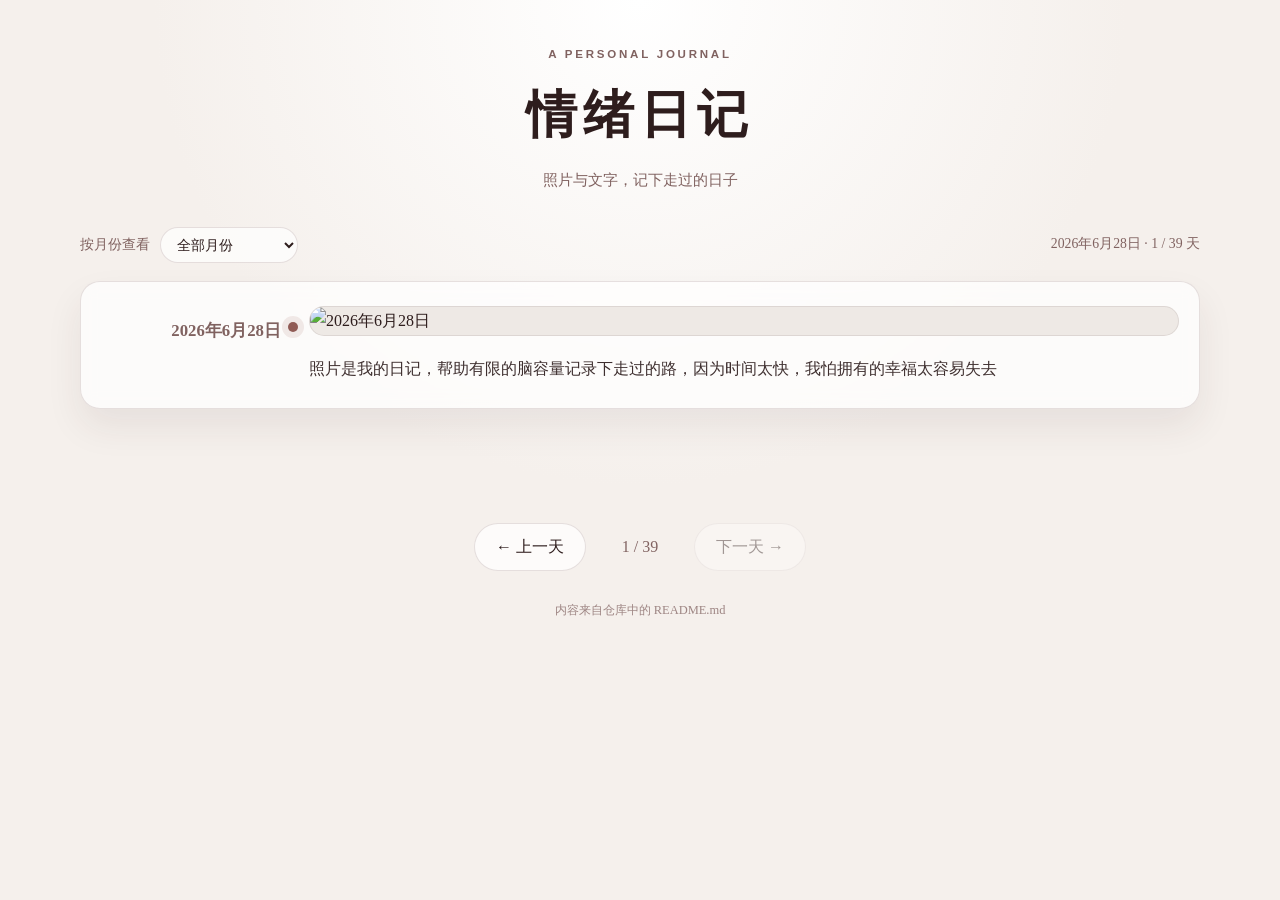
==== index.html @ eb03f93b "Build GitHub Pages diary with daily pagination, month filtering, and photo lightbox" ====
<!doctype html>
<html lang="zh-CN">
  <head>
    <meta charset="utf-8" />
    <meta name="viewport" content="width=device-width, initial-scale=1" />
    <meta name="theme-color" content="#f5f0ec" />
    <meta name="description" content="按日期整理的照片与文字记录。" />
    <title>情绪日记 · 时间线</title>
    <link rel="stylesheet" href="./styles.css" />
  </head>
  <body>
    <div class="page-shell">
      <header class="topbar">
        <p class="eyebrow">A PERSONAL JOURNAL</p>
        <h1>情绪日记</h1>
        <p class="subtitle">照片与文字，记下走过的日子</p>
      </header>

      <section class="controls" aria-label="日记筛选与翻页">
        <label class="month-filter">
          <span>按月份查看</span>
          <select id="month-filter" aria-label="按月份筛选"></select>
        </label>
        <p id="page-status" class="page-status" aria-live="polite"></p>
      </section>

      <main id="timeline" class="timeline" aria-live="polite"></main>

      <nav id="pagination" class="pagination" aria-label="日记分页" hidden>
        <button id="previous-page" class="page-button" type="button">← 上一天</button>
        <span id="pagination-label" class="pagination-label"></span>
        <button id="next-page" class="page-button" type="button">下一天 →</button>
      </nav>

      <footer class="footer">内容来自仓库中的 README.md</footer>
    </div>

    <dialog id="lightbox" class="lightbox" aria-label="照片预览">
      <button id="lightbox-close" class="lightbox-close" type="button" aria-label="关闭照片预览">×</button>
      <button id="lightbox-prev" class="lightbox-arrow lightbox-prev" type="button" aria-label="上一张照片">‹</button>
      <img id="lightbox-image" alt="照片放大预览" />
      <button id="lightbox-next" class="lightbox-arrow lightbox-next" type="button" aria-label="下一张照片">›</button>
      <p id="lightbox-caption" class="lightbox-caption"></p>
    </dialog>

    <script src="./script.js" defer></script>
  </body>
</html>
---- styles.css ----
:root {
  color-scheme: light;
  --bg: #f5f0ec;
  --paper: rgba(255, 255, 255, 0.72);
  --ink: #2e1d1d;
  --muted: #806260;
  --line: rgba(105, 73, 70, 0.16);
  --accent: #905b55;
  --shadow: 0 18px 36px rgba(68, 42, 41, 0.08);
}

* { box-sizing: border-box; }
html { scroll-behavior: smooth; }
body {
  margin: 0;
  min-height: 100vh;
  background: radial-gradient(circle at top, rgba(255,255,255,.82), #f5f0ec 44%);
  color: var(--ink);
  font-family: "Noto Serif SC", "PingFang SC", "Hiragino Sans GB", "Microsoft YaHei", serif;
  line-height: 1.8;
}
body.dialog-open { overflow: hidden; }
button, select { font: inherit; }
.page-shell { width: min(1120px, calc(100vw - 36px)); margin: 0 auto; padding: 46px 0 40px; }
.topbar { text-align: center; margin-bottom: 32px; }
.eyebrow { margin: 0 0 6px; color: var(--muted); font: 600 .72rem/1.5 sans-serif; letter-spacing: .24em; }
.topbar h1 { margin: 0; font-size: clamp(2rem, 4vw, 3.2rem); letter-spacing: .12em; font-weight: 600; }
.subtitle { margin: 6px 0 0; color: var(--muted); font-size: .94rem; }
.controls { display: flex; justify-content: space-between; align-items: center; gap: 16px; margin: 0 0 18px; }
.month-filter { display: inline-flex; align-items: center; gap: 10px; color: var(--muted); font-size: .9rem; }
.month-filter select { min-width: 130px; padding: 8px 32px 8px 12px; color: var(--ink); background: rgba(255,255,255,.7); border: 1px solid var(--line); border-radius: 999px; }
.page-status { margin: 0; color: var(--muted); font-size: .86rem; }
.timeline { min-height: 220px; }
.entry { display: grid; grid-template-columns: 180px minmax(0, 1fr); gap: 28px; align-items: start; padding: 24px 20px; border: 1px solid var(--line); border-radius: 20px; background: var(--paper); box-shadow: var(--shadow); backdrop-filter: blur(8px); }
.entry-date { position: relative; margin: 6px 0 0; padding: 4px 0 0; text-align: right; color: var(--muted); font-size: 1.05rem; font-weight: 600; }
.entry-date::after { content: ""; position: absolute; top: 10px; right: -17px; width: 10px; height: 10px; border-radius: 50%; background: var(--accent); box-shadow: 0 0 0 6px rgba(144,91,85,.12); }
.entry-body { display: flex; flex-direction: column; gap: 18px; min-width: 0; }
.entry-image-list { display: flex; flex-direction: column; gap: 12px; }
.entry-image { overflow: hidden; margin: 0; border: 1px solid rgba(72,56,55,.1); border-radius: 15px; background: #eee9e5; }
.entry-image img { display: block; width: 100%; max-height: 650px; object-fit: cover; cursor: zoom-in; transition: transform .3s ease; }
.entry-image img:hover { transform: scale(1.015); }
.entry-text { color: rgba(46,29,29,.92); font-size: 1.03rem; }
.entry-text p { margin: 0 0 1rem; overflow-wrap: anywhere; }
.entry-text p:last-child { margin-bottom: 0; }
.entry-text .attribution { text-align: right; color: var(--muted); }
.entry-text a { color: var(--accent); text-decoration-thickness: 1px; text-underline-offset: 3px; }
.pagination { display: flex; align-items: center; justify-content: center; gap: 18px; margin: 22px 0 0; }
.pagination[hidden] { display: none; }
.page-button { min-width: 112px; padding: 9px 16px; border: 1px solid var(--line); border-radius: 999px; color: var(--ink); background: rgba(255,255,255,.75); cursor: pointer; transition: background .2s, transform .2s; }
.page-button:hover:not(:disabled) { background: white; transform: translateY(-1px); }
.page-button:disabled { opacity: .42; cursor: not-allowed; }
.pagination-label { min-width: 72px; text-align: center; color: var(--muted); font-variant-numeric: tabular-nums; }
.empty-state { margin: 0; padding: 38px 20px; text-align: center; color: var(--muted); background: var(--paper); border: 1px solid var(--line); border-radius: 18px; }
.footer { padding: 28px 0 0; text-align: center; color: rgba(128,98,96,.75); font-size: .78rem; }
.lightbox { width: min(96vw, 1300px); max-width: none; max-height: 96vh; padding: 52px 72px 30px; border: 0; border-radius: 16px; background: rgba(24,20,20,.96); color: white; overflow: auto; }
.lightbox::backdrop { background: rgba(20,16,16,.88); backdrop-filter: blur(5px); }
.lightbox img { display: block; max-width: 100%; max-height: calc(90vh - 100px); margin: 0 auto; object-fit: contain; }
.lightbox-close, .lightbox-arrow { position: absolute; display: grid; place-items: center; border: 0; color: white; background: rgba(255,255,255,.12); cursor: pointer; }
.lightbox-close { top: 12px; right: 16px; width: 40px; height: 40px; border-radius: 50%; font-size: 28px; line-height: 1; }
.lightbox-arrow { top: 50%; width: 44px; height: 56px; transform: translateY(-50%); border-radius: 10px; font-size: 40px; }
.lightbox-prev { left: 14px; }
.lightbox-next { right: 14px; }
.lightbox-caption { margin: 12px 0 0; text-align: center; color: rgba(255,255,255,.78); font-size: .88rem; }
@media (max-width: 700px) {
  .page-shell { width: min(94vw, 620px); padding: 28px 0 30px; }
  .topbar { margin-bottom: 22px; }
  .controls { align-items: flex-start; flex-direction: column; gap: 8px; }
  .entry { grid-template-columns: 1fr; gap: 12px; padding: 18px 14px; }
  .entry-date { margin: 0; padding: 0; text-align: center; }
  .entry-date::after { display: none; }
  .entry-body { gap: 12px; }
  .entry-text { order: 1; }
  .entry-image-list { order: 2; }
  .pagination { gap: 8px; }
  .page-button { min-width: 0; padding: 8px 12px; font-size: .88rem; }
  .lightbox { width: 100vw; max-height: 100dvh; padding: 56px 44px 24px; border-radius: 0; }
  .lightbox img { max-height: calc(92dvh - 100px); }
  .lightbox-prev { left: 4px; }
  .lightbox-next { right: 4px; }
}
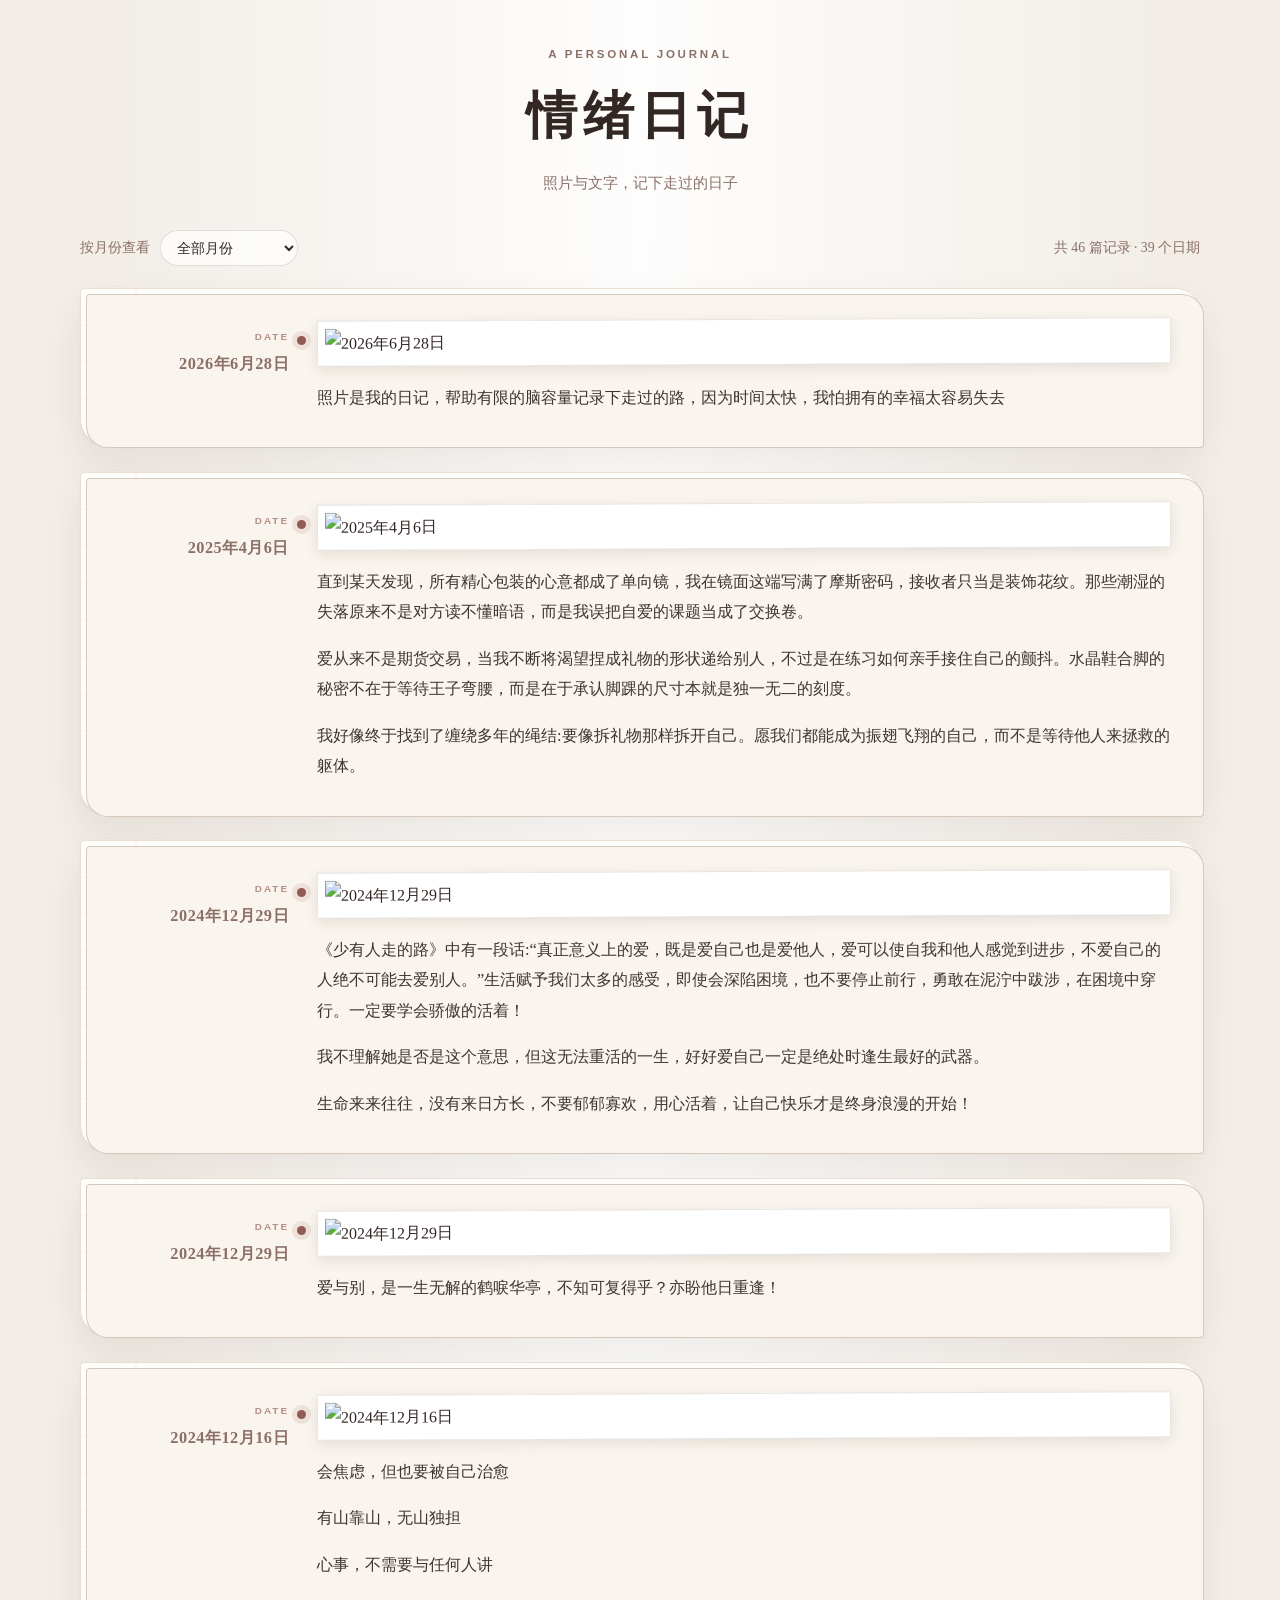
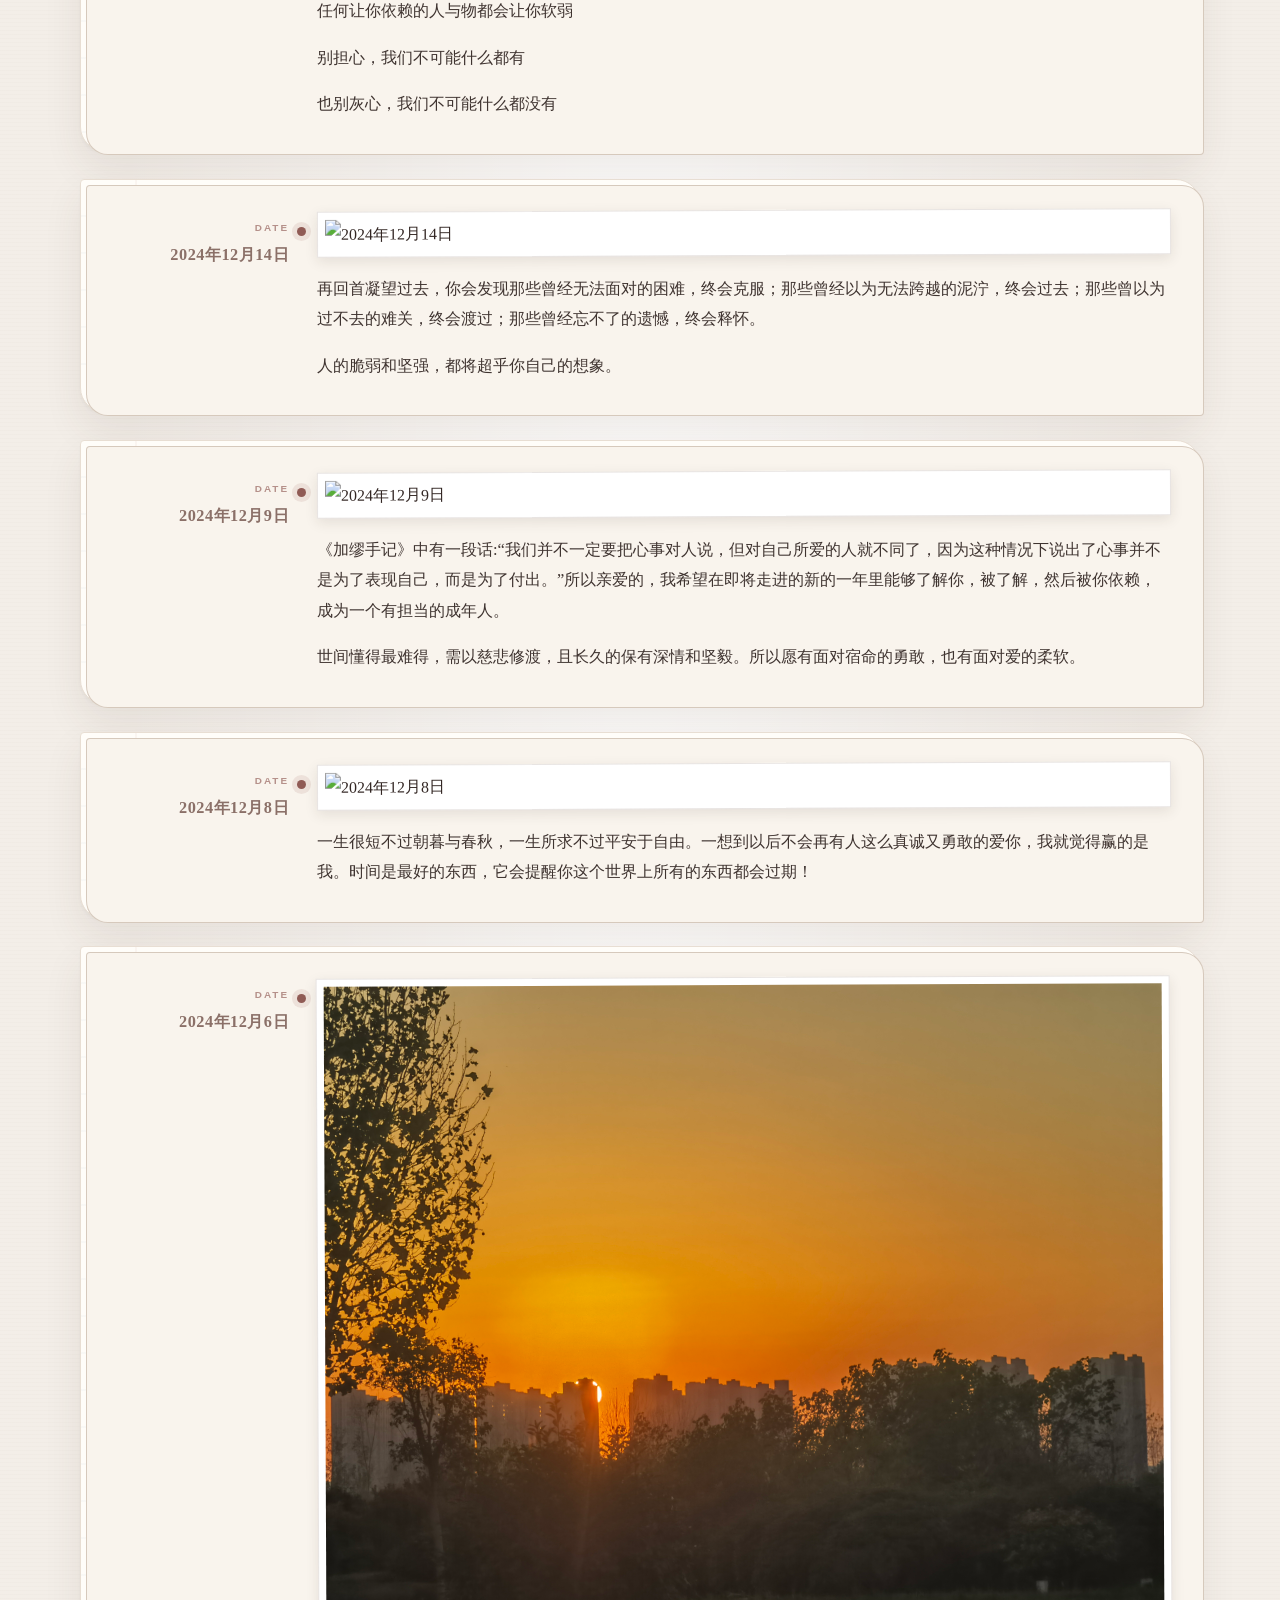
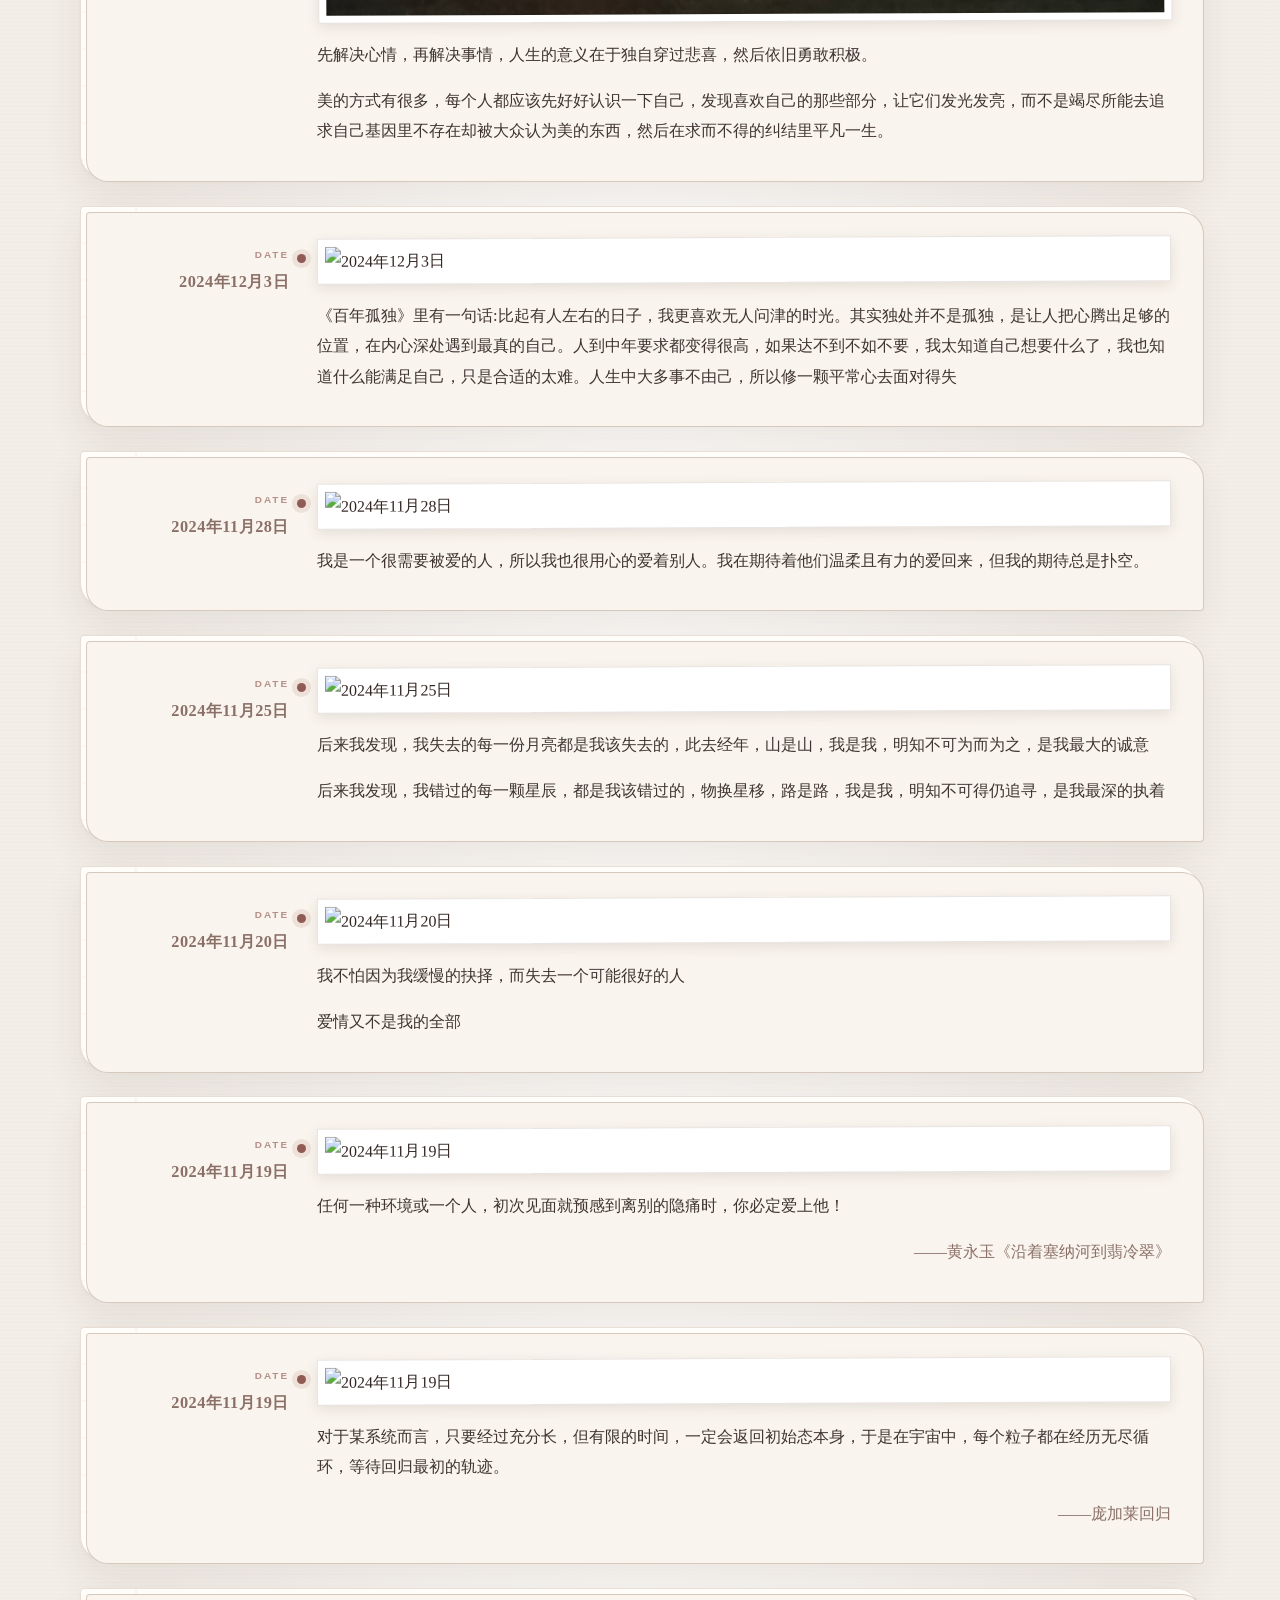
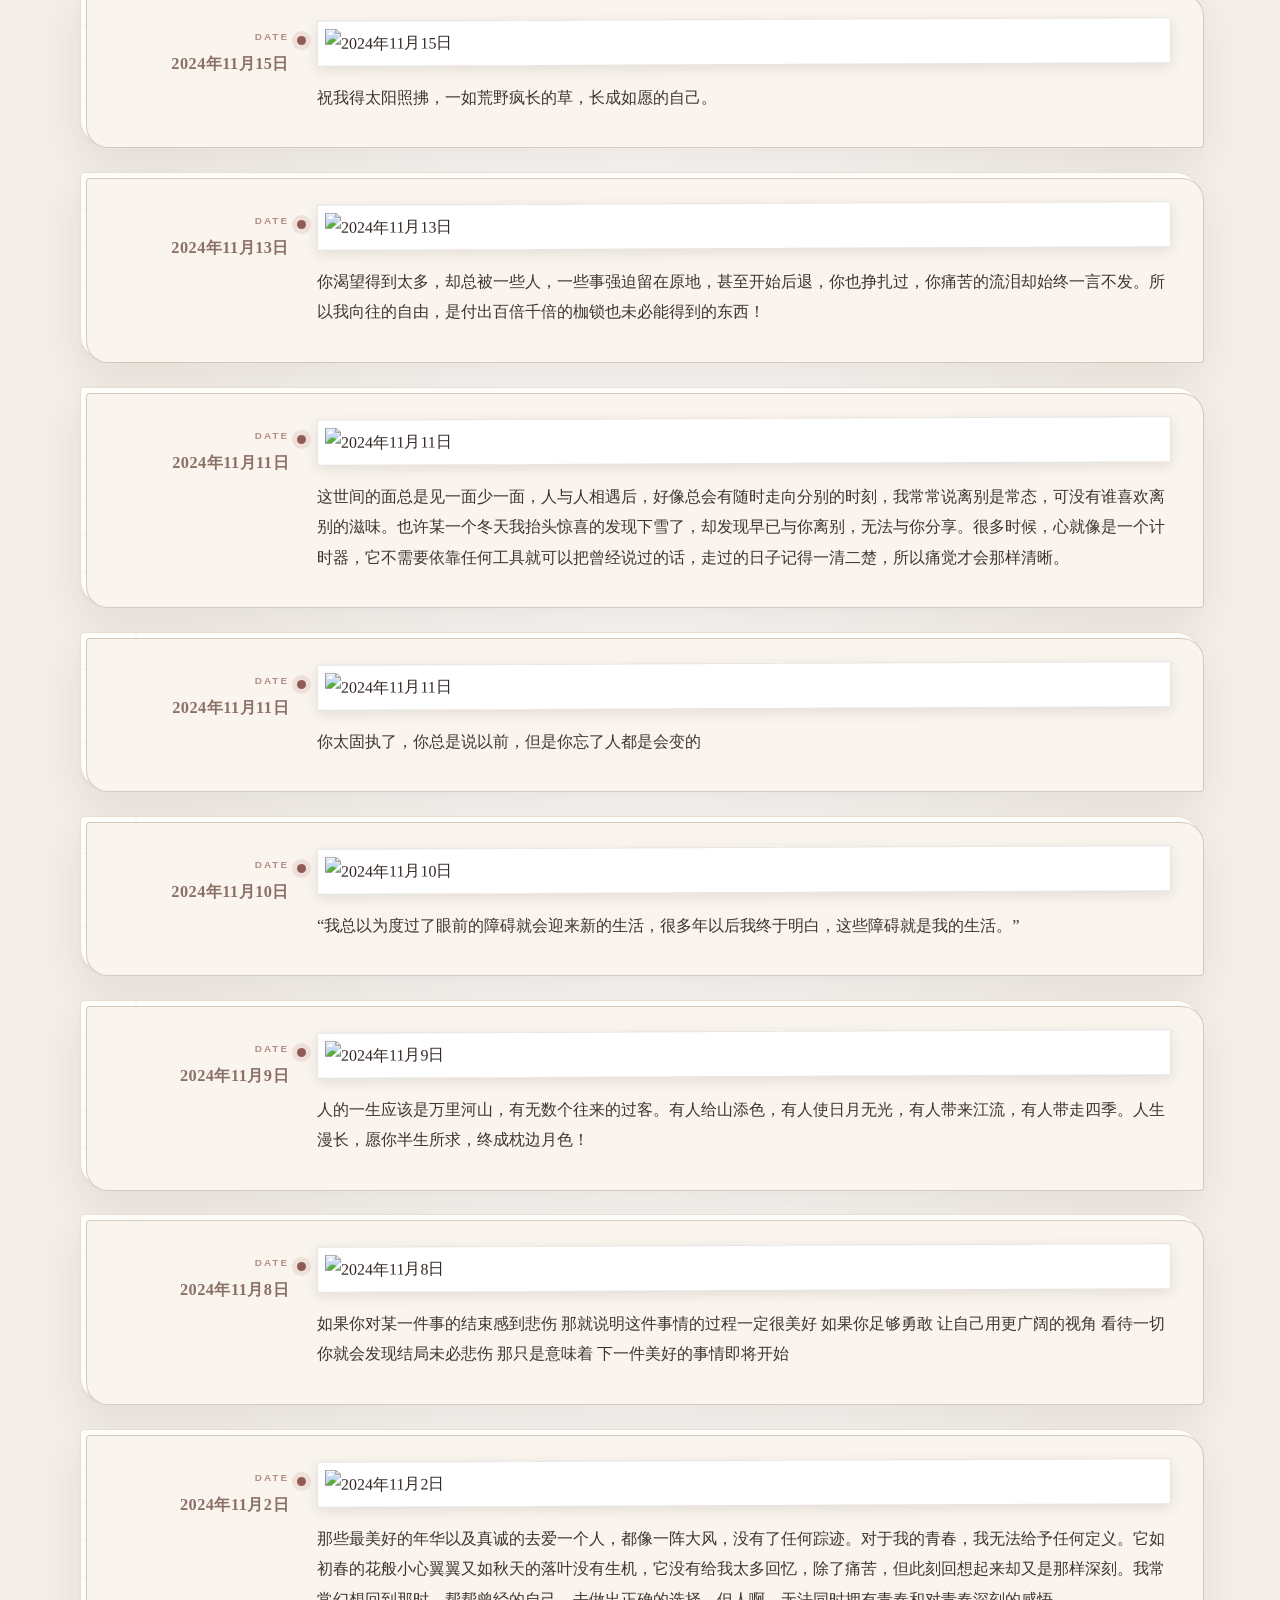
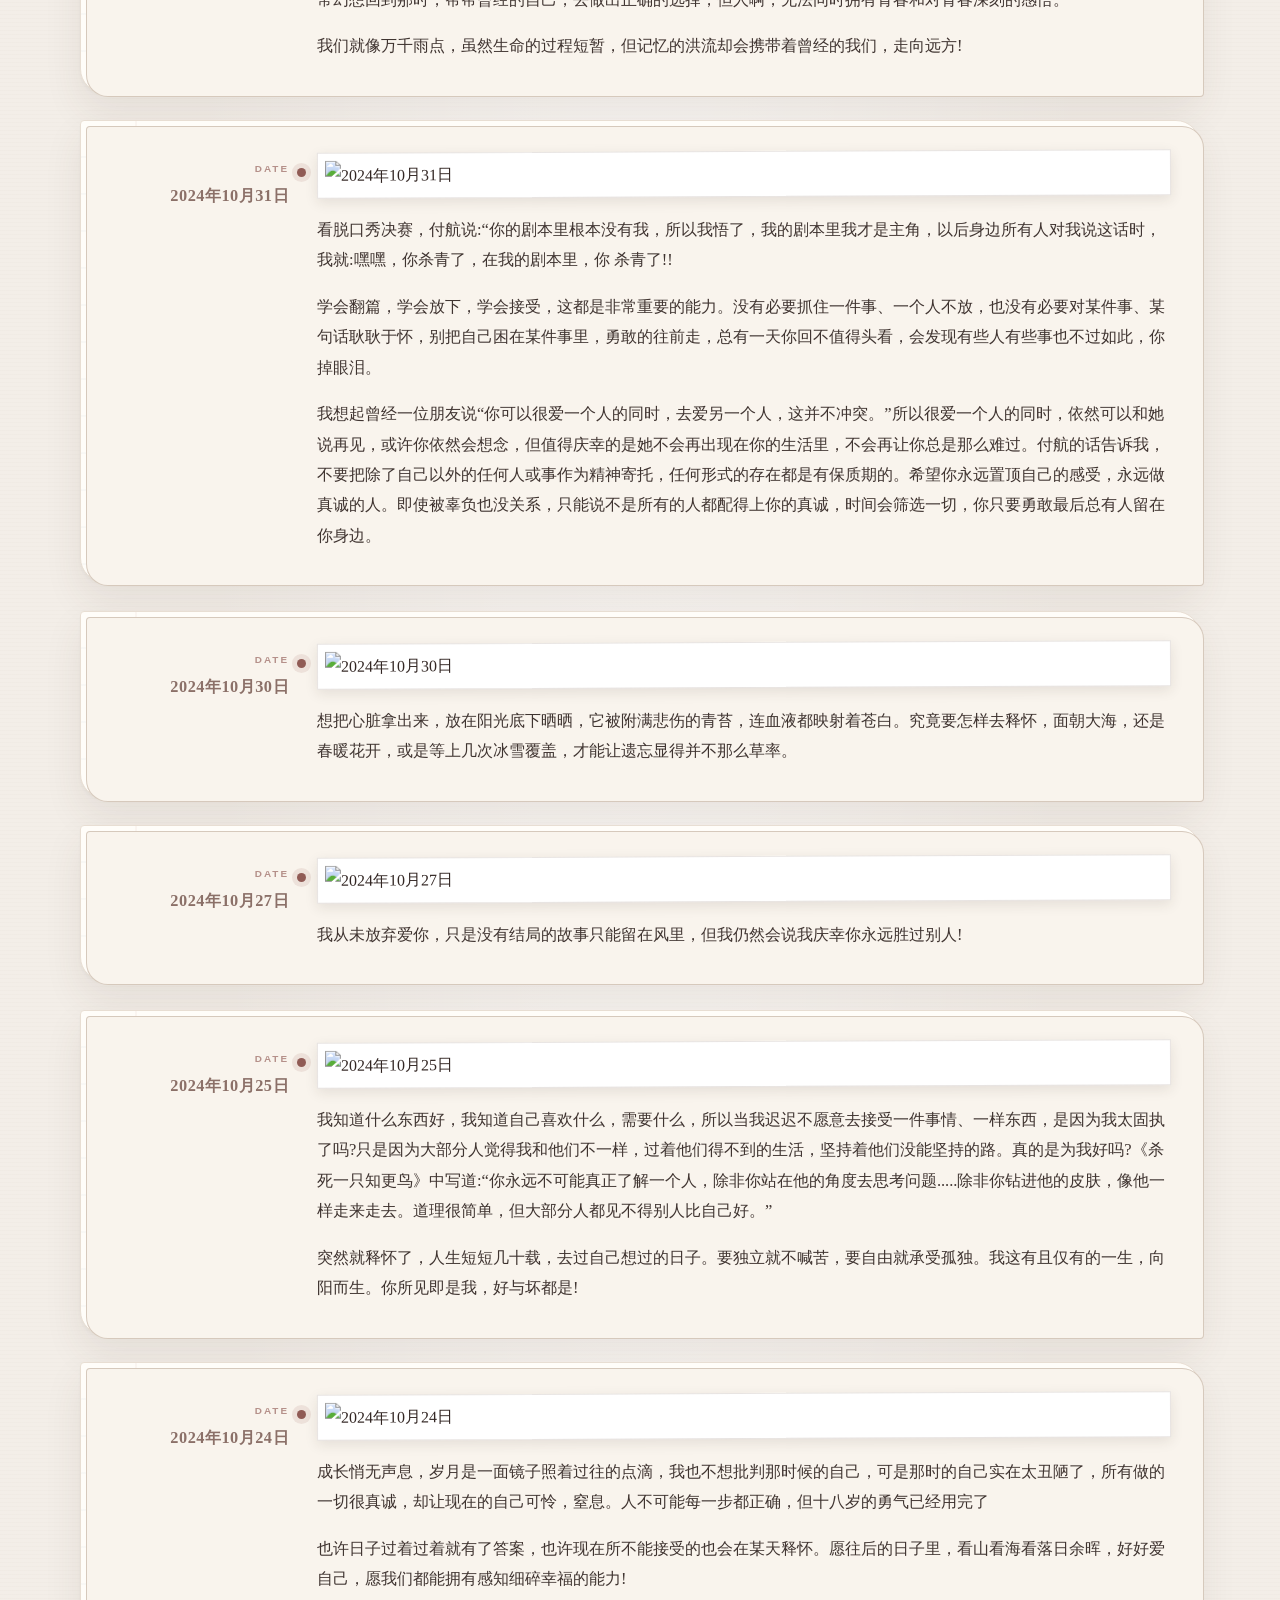
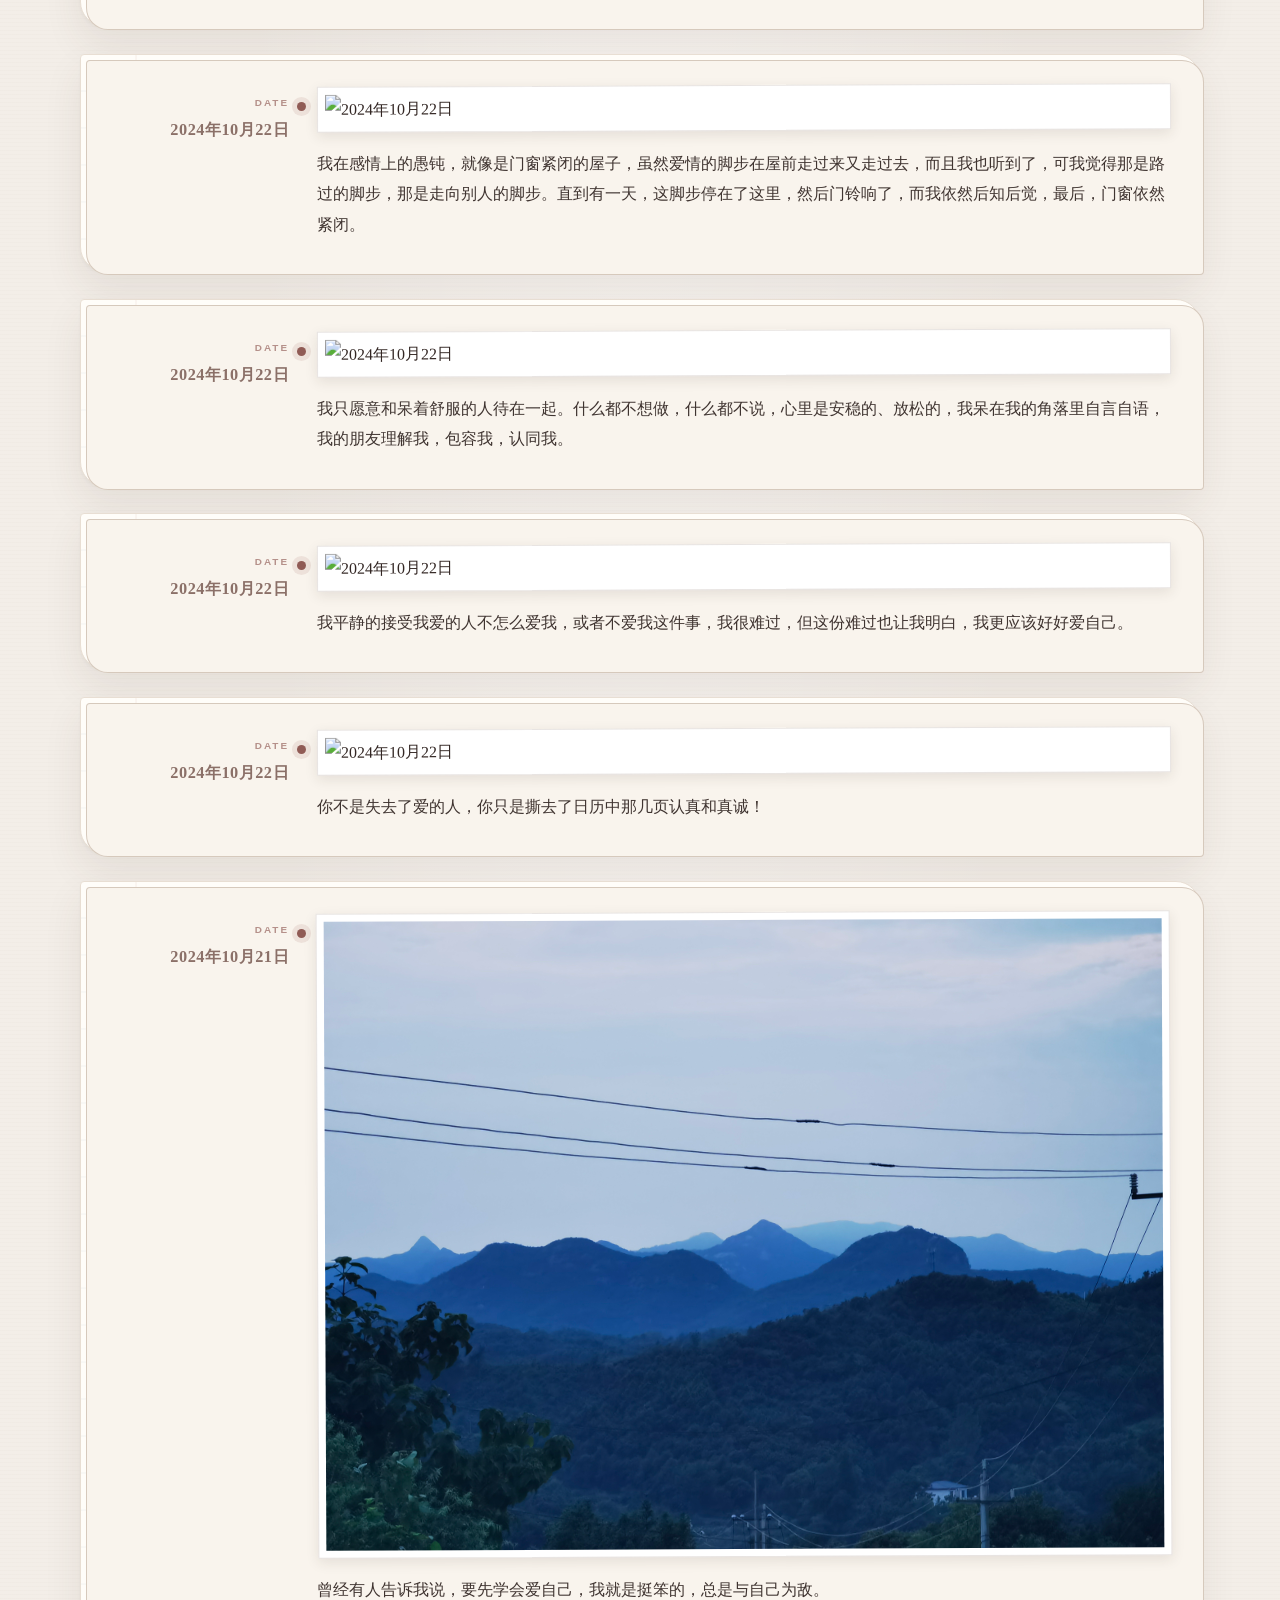
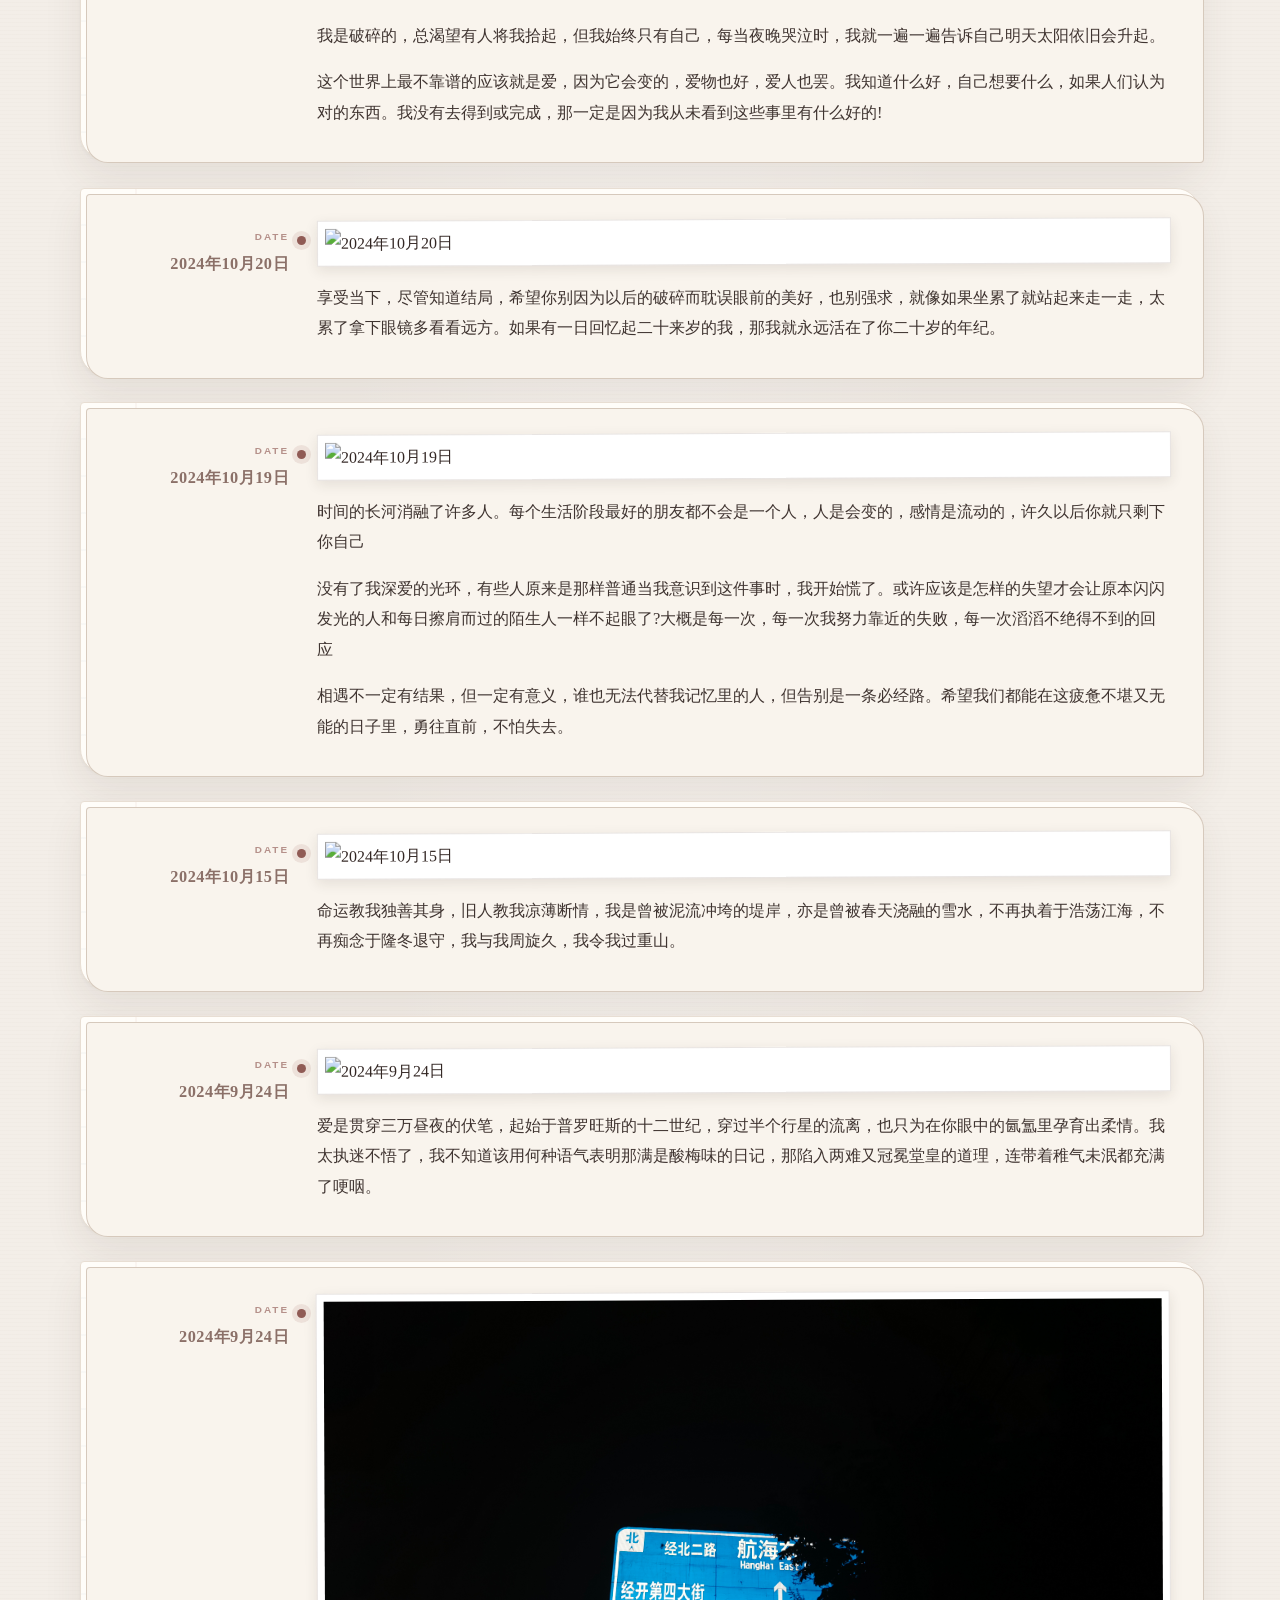
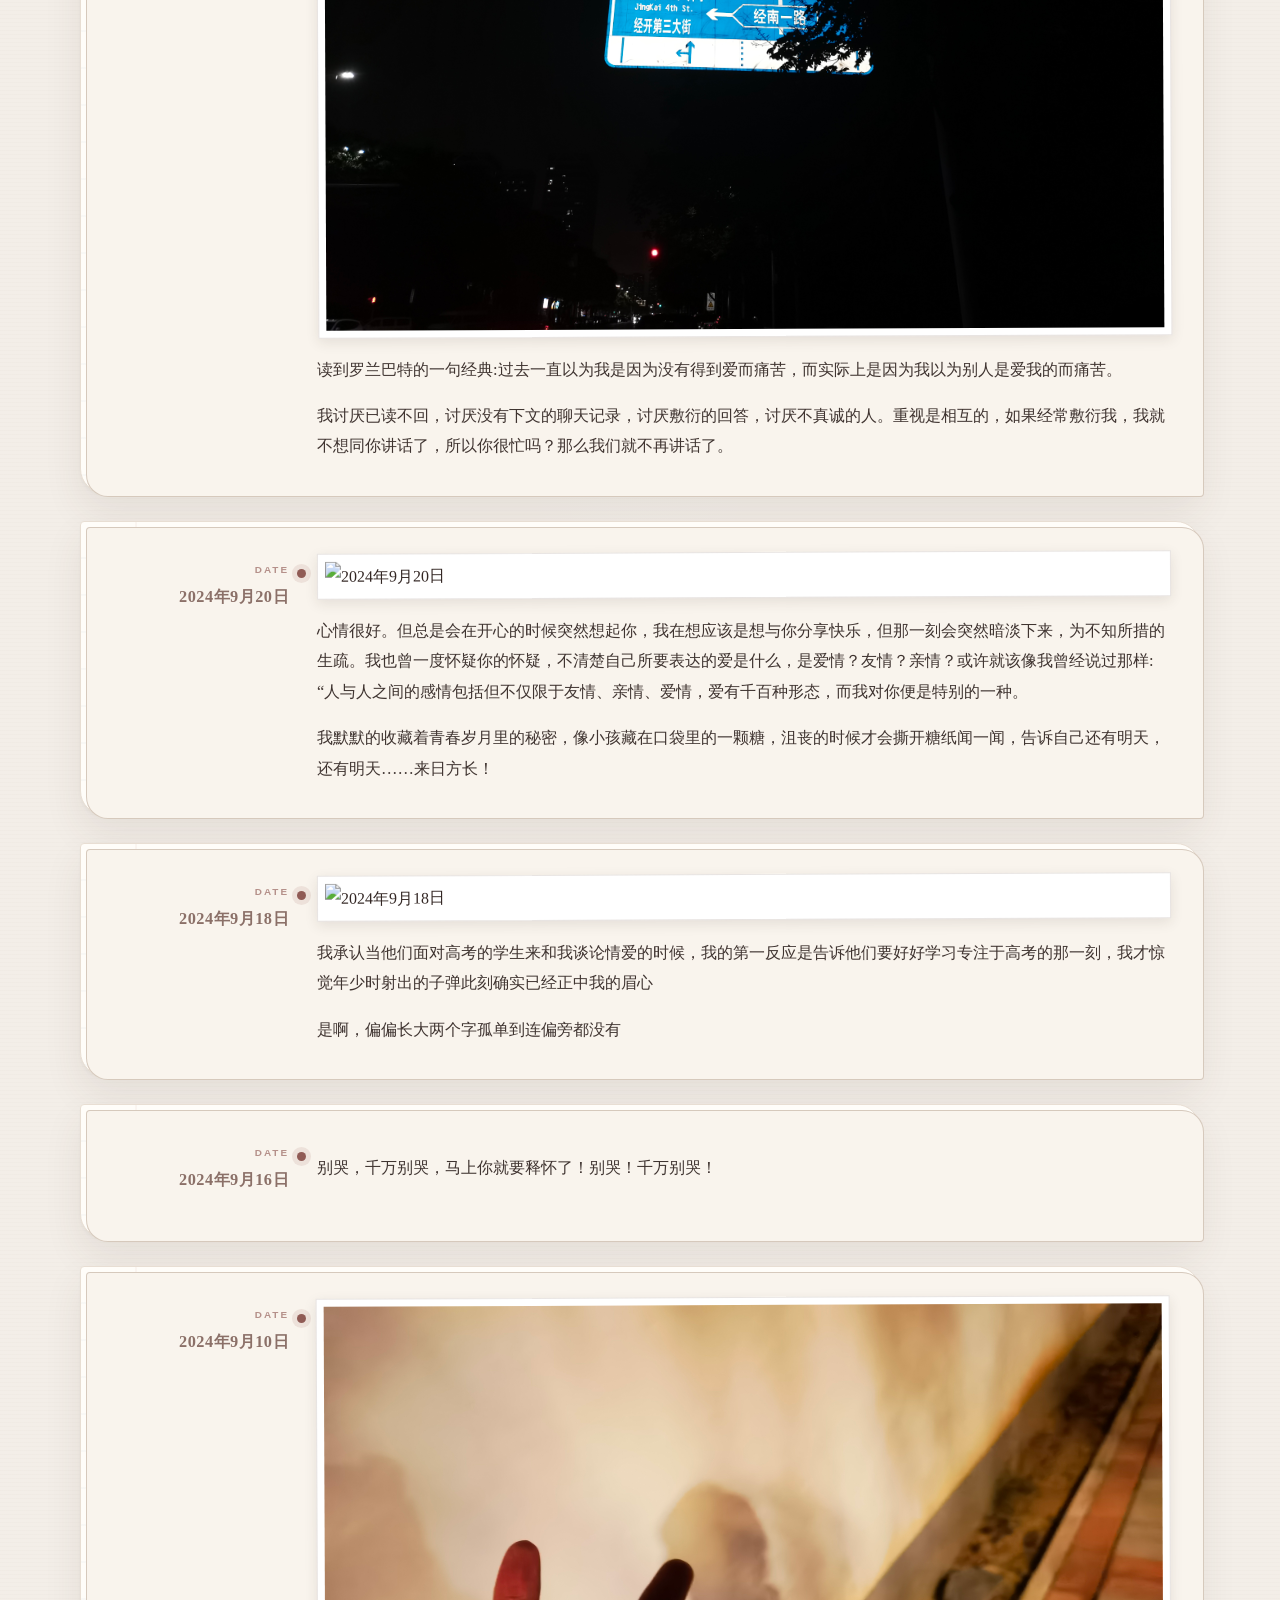
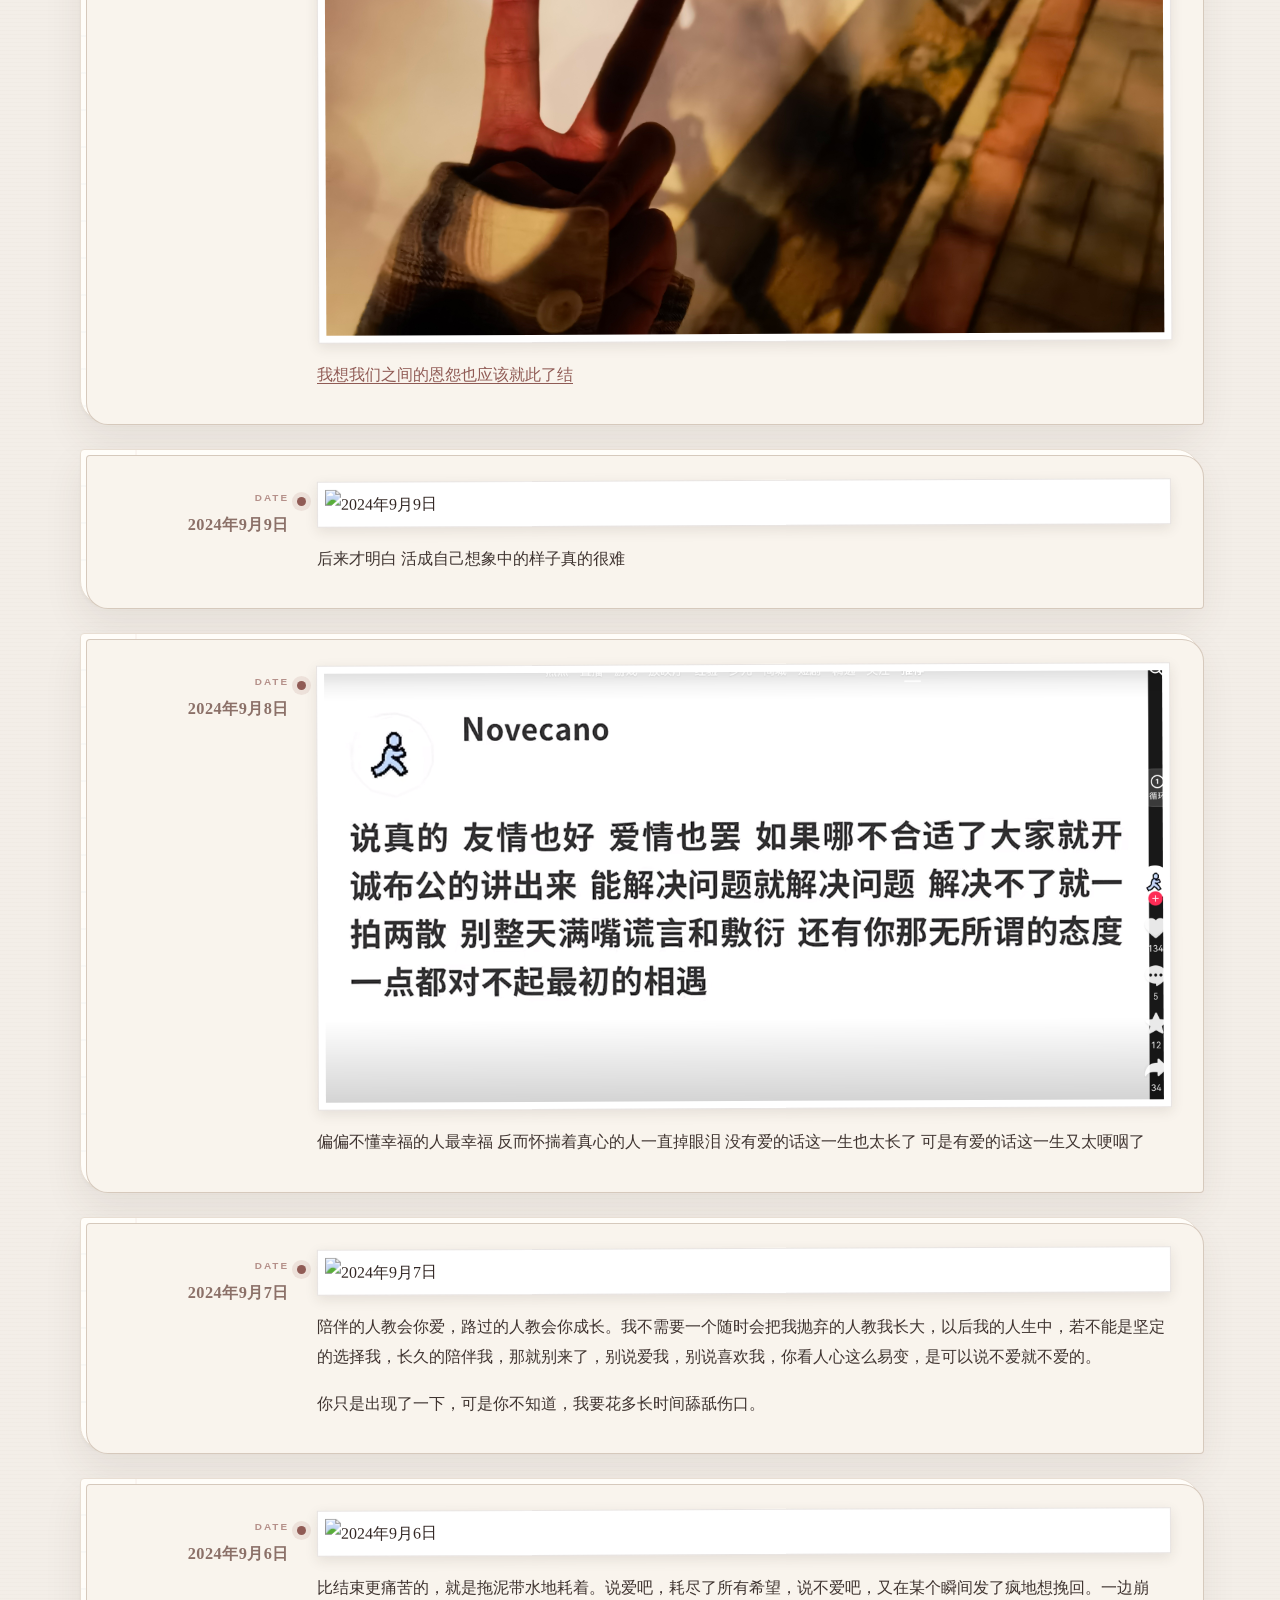
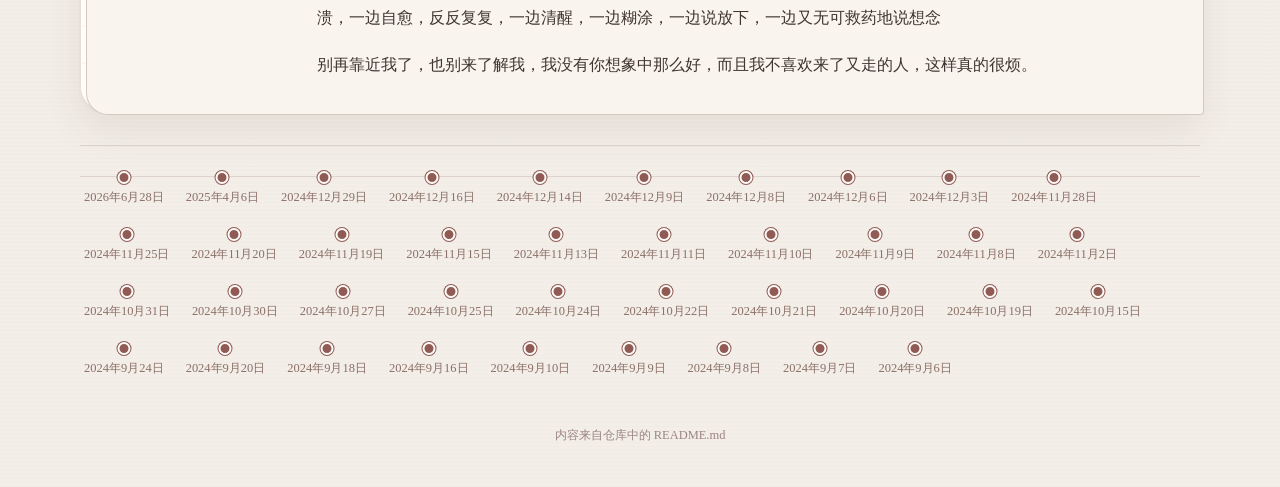
==== commit d984bad5: "Replace pager with date timeline and show all diary cards" ====
--- a/index.html
+++ b/index.html
@@ -7,6 +7,7 @@
     <meta name="description" content="按日期整理的照片与文字记录。" />
     <title>情绪日记 · 时间线</title>
     <link rel="stylesheet" href="./styles.css" />
+    <link rel="stylesheet" href="./timeline.css" />
   </head>
   <body>
     <div class="page-shell">
@@ -16,7 +17,7 @@
         <p class="subtitle">照片与文字，记下走过的日子</p>
       </header>
 
-      <section class="controls" aria-label="日记筛选与翻页">
+      <section class="controls" aria-label="日记筛选">
         <label class="month-filter">
           <span>按月份查看</span>
           <select id="month-filter" aria-label="按月份筛选"></select>
@@ -24,13 +25,10 @@
         <p id="page-status" class="page-status" aria-live="polite"></p>
       </section>
 
-      <main id="timeline" class="timeline" aria-live="polite"></main>
-
-      <nav id="pagination" class="pagination" aria-label="日记分页" hidden>
-        <button id="previous-page" class="page-button" type="button">← 上一天</button>
-        <span id="pagination-label" class="pagination-label"></span>
-        <button id="next-page" class="page-button" type="button">下一天 →</button>
-      </nav>
+      <div class="journal-layout">
+        <main id="timeline" class="timeline" aria-live="polite"></main>
+        <nav id="date-timeline" class="date-timeline" aria-label="日记日期时间线"></nav>
+      </div>
 
       <footer class="footer">内容来自仓库中的 README.md</footer>
     </div>
--- a/styles.css
+++ b/styles.css
@@ -1,12 +1,13 @@
 :root {
   color-scheme: light;
-  --bg: #f5f0ec;
-  --paper: rgba(255, 255, 255, 0.72);
-  --ink: #2e1d1d;
-  --muted: #806260;
+  --bg: #f3eee8;
+  --paper: #fffdf9;
+  --paper-edge: #e8ded3;
+  --ink: #332724;
+  --muted: #8b7068;
   --line: rgba(105, 73, 70, 0.16);
   --accent: #905b55;
-  --shadow: 0 18px 36px rgba(68, 42, 41, 0.08);
+  --shadow: 0 16px 42px rgba(76, 52, 43, 0.09);
 }
 
 * { box-sizing: border-box; }
@@ -14,10 +15,13 @@
 body {
   margin: 0;
   min-height: 100vh;
-  background: radial-gradient(circle at top, rgba(255,255,255,.82), #f5f0ec 44%);
+  background:
+    radial-gradient(ellipse at 50% 0, rgba(255,255,255,.92), transparent 58%),
+    repeating-linear-gradient(0deg, rgba(126,93,76,.018) 0, rgba(126,93,76,.018) 1px, transparent 1px, transparent 4px),
+    var(--bg);
   color: var(--ink);
-  font-family: "Noto Serif SC", "PingFang SC", "Hiragino Sans GB", "Microsoft YaHei", serif;
-  line-height: 1.8;
+  font-family: "Noto Serif SC", "Songti SC", "STSong", "PingFang SC", "Microsoft YaHei", serif;
+  line-height: 1.85;
 }
 body.dialog-open { overflow: hidden; }
 button, select { font: inherit; }
@@ -26,27 +30,69 @@
 .eyebrow { margin: 0 0 6px; color: var(--muted); font: 600 .72rem/1.5 sans-serif; letter-spacing: .24em; }
 .topbar h1 { margin: 0; font-size: clamp(2rem, 4vw, 3.2rem); letter-spacing: .12em; font-weight: 600; }
 .subtitle { margin: 6px 0 0; color: var(--muted); font-size: .94rem; }
-.controls { display: flex; justify-content: space-between; align-items: center; gap: 16px; margin: 0 0 18px; }
+.controls { display: flex; justify-content: space-between; align-items: center; gap: 16px; margin: 0 0 22px; }
 .month-filter { display: inline-flex; align-items: center; gap: 10px; color: var(--muted); font-size: .9rem; }
-.month-filter select { min-width: 130px; padding: 8px 32px 8px 12px; color: var(--ink); background: rgba(255,255,255,.7); border: 1px solid var(--line); border-radius: 999px; }
+.month-filter select { min-width: 130px; padding: 8px 32px 8px 12px; color: var(--ink); background: rgba(255,255,255,.72); border: 1px solid var(--line); border-radius: 999px; }
 .page-status { margin: 0; color: var(--muted); font-size: .86rem; }
-.timeline { min-height: 220px; }
-.entry { display: grid; grid-template-columns: 180px minmax(0, 1fr); gap: 28px; align-items: start; padding: 24px 20px; border: 1px solid var(--line); border-radius: 20px; background: var(--paper); box-shadow: var(--shadow); backdrop-filter: blur(8px); }
-.entry-date { position: relative; margin: 6px 0 0; padding: 4px 0 0; text-align: right; color: var(--muted); font-size: 1.05rem; font-weight: 600; }
-.entry-date::after { content: ""; position: absolute; top: 10px; right: -17px; width: 10px; height: 10px; border-radius: 50%; background: var(--accent); box-shadow: 0 0 0 6px rgba(144,91,85,.12); }
+.timeline { min-height: 220px; perspective: 1400px; touch-action: pan-y; }
+
+/* A layered paper sheet with notebook ruling and a warm card shadow. */
+.entry {
+  position: relative;
+  display: grid;
+  grid-template-columns: 180px minmax(0, 1fr);
+  gap: 28px;
+  align-items: start;
+  padding: 30px 28px;
+  border: 1px solid var(--paper-edge);
+  border-radius: 4px 24px 4px 24px;
+  background:
+    linear-gradient(90deg, transparent 0, transparent 54px, rgba(181,120,110,.12) 55px, transparent 56px),
+    repeating-linear-gradient(to bottom, transparent 0, transparent 35px, rgba(102,132,157,.075) 36px, transparent 37px),
+    var(--paper);
+  box-shadow: 0 2px 3px rgba(64,43,35,.035), 0 18px 38px rgba(76,52,43,.09);
+  transform-origin: 50% 50%;
+  will-change: transform, opacity, filter;
+  transition: box-shadow .25s ease, transform .25s ease;
+}
+.entry::before {
+  content: "";
+  position: absolute;
+  inset: 5px -5px -5px 5px;
+  z-index: -1;
+  border: 1px solid rgba(187,167,149,.55);
+  border-radius: 4px 22px 4px 22px;
+  background: #f9f4ed;
+}
+.entry:hover { box-shadow: 0 4px 8px rgba(64,43,35,.04), 0 24px 48px rgba(76,52,43,.12); }
+.entry-date { position: relative; margin: 6px 0 0; padding: 5px 0 12px; text-align: right; color: var(--muted); font-size: 1.02rem; font-weight: 600; letter-spacing: .03em; }
+.entry-date::before { content: "DATE"; display: block; margin-bottom: 5px; color: rgba(144,91,85,.65); font: 600 .62rem/1.4 sans-serif; letter-spacing: .2em; }
+.entry-date::after { content: ""; position: absolute; top: 11px; right: -17px; width: 9px; height: 9px; border-radius: 50%; background: var(--accent); box-shadow: 0 0 0 5px rgba(144,91,85,.12); }
 .entry-body { display: flex; flex-direction: column; gap: 18px; min-width: 0; }
-.entry-image-list { display: flex; flex-direction: column; gap: 12px; }
-.entry-image { overflow: hidden; margin: 0; border: 1px solid rgba(72,56,55,.1); border-radius: 15px; background: #eee9e5; }
+.entry-image-list { display: flex; flex-direction: column; gap: 14px; }
+.entry-image { overflow: hidden; margin: 0; padding: 7px; border: 1px solid rgba(122,98,83,.17); background: #fff; box-shadow: 0 4px 13px rgba(50,38,31,.1); transform: rotate(-.25deg); }
+.entry-image:nth-child(even) { transform: rotate(.25deg); }
 .entry-image img { display: block; width: 100%; max-height: 650px; object-fit: cover; cursor: zoom-in; transition: transform .3s ease; }
 .entry-image img:hover { transform: scale(1.015); }
-.entry-text { color: rgba(46,29,29,.92); font-size: 1.03rem; }
+.entry-text { color: rgba(51,39,36,.94); font-size: 1.03rem; }
 .entry-text p { margin: 0 0 1rem; overflow-wrap: anywhere; }
 .entry-text p:last-child { margin-bottom: 0; }
 .entry-text .attribution { text-align: right; color: var(--muted); }
 .entry-text a { color: var(--accent); text-decoration-thickness: 1px; text-underline-offset: 3px; }
-.pagination { display: flex; align-items: center; justify-content: center; gap: 18px; margin: 22px 0 0; }
+
+/* The single diary page turns like a physical card. */
+.entry-leave-to-left { pointer-events: none; animation: card-leave-left .19s ease-in both; }
+.entry-leave-to-right { pointer-events: none; animation: card-leave-right .19s ease-in both; }
+.entry-arrive-from-right { animation: card-arrive-right .46s cubic-bezier(.2,.72,.24,1) both; }
+.entry-arrive-from-left { animation: card-arrive-left .46s cubic-bezier(.2,.72,.24,1) both; }
+@keyframes card-leave-left { to { opacity: 0; transform: translateX(-36px) rotateY(3deg) scale(.985); filter: blur(2px); } }
+@keyframes card-leave-right { to { opacity: 0; transform: translateX(36px) rotateY(-3deg) scale(.985); filter: blur(2px); } }
+@keyframes card-arrive-right { from { opacity: 0; transform: translateX(42px) rotateY(-4deg) scale(.975); filter: blur(2px); } to { opacity: 1; transform: translateX(0) rotateY(0) scale(1); filter: blur(0); } }
+@keyframes card-arrive-left { from { opacity: 0; transform: translateX(-42px) rotateY(4deg) scale(.975); filter: blur(2px); } to { opacity: 1; transform: translateX(0) rotateY(0) scale(1); filter: blur(0); } }
+
+.pagination { display: flex; align-items: center; justify-content: center; gap: 18px; margin: 24px 0 0; }
 .pagination[hidden] { display: none; }
-.page-button { min-width: 112px; padding: 9px 16px; border: 1px solid var(--line); border-radius: 999px; color: var(--ink); background: rgba(255,255,255,.75); cursor: pointer; transition: background .2s, transform .2s; }
+.page-button { min-width: 112px; padding: 9px 16px; border: 1px solid var(--line); border-radius: 999px; color: var(--ink); background: rgba(255,255,255,.78); cursor: pointer; transition: background .2s, transform .2s; }
 .page-button:hover:not(:disabled) { background: white; transform: translateY(-1px); }
 .page-button:disabled { opacity: .42; cursor: not-allowed; }
 .pagination-label { min-width: 72px; text-align: center; color: var(--muted); font-variant-numeric: tabular-nums; }
@@ -65,8 +111,10 @@
   .page-shell { width: min(94vw, 620px); padding: 28px 0 30px; }
   .topbar { margin-bottom: 22px; }
   .controls { align-items: flex-start; flex-direction: column; gap: 8px; }
-  .entry { grid-template-columns: 1fr; gap: 12px; padding: 18px 14px; }
+  .entry { grid-template-columns: 1fr; gap: 10px; padding: 22px 16px 22px 22px; border-radius: 4px 20px 4px 20px; background: repeating-linear-gradient(to bottom, transparent 0, transparent 35px, rgba(102,132,157,.075) 36px, transparent 37px), var(--paper); }
+  .entry::before { inset: 4px -4px -4px 4px; }
   .entry-date { margin: 0; padding: 0; text-align: center; }
+  .entry-date::before { display: inline; margin-right: 8px; }
   .entry-date::after { display: none; }
   .entry-body { gap: 12px; }
   .entry-text { order: 1; }
@@ -78,3 +126,6 @@
   .lightbox-prev { left: 4px; }
   .lightbox-next { right: 4px; }
 }
+@media (prefers-reduced-motion: reduce) {
+  *, *::before, *::after { scroll-behavior: auto !important; animation-duration: .01ms !important; transition-duration: .01ms !important; }
+}
--- a/timeline.css
+++ b/timeline.css
@@ -0,0 +1,157 @@
+.journal-layout {
+  display: flex;
+  flex-direction: column;
+}
+
+.journal-layout > .timeline {
+  order: 1;
+  min-height: 0;
+  display: grid;
+  gap: 28px;
+  perspective: none;
+}
+
+.journal-layout .entry {
+  scroll-margin-top: 24px;
+}
+
+.date-timeline {
+  order: 2;
+  margin-top: 34px;
+  padding: 18px 0 8px;
+  border-top: 1px solid var(--line);
+}
+
+.date-timeline[hidden] {
+  display: none;
+}
+
+.date-timeline-list {
+  position: relative;
+  display: flex;
+  flex-wrap: wrap;
+  gap: 8px 14px;
+  margin: 0;
+  padding: 0 0 4px;
+  list-style: none;
+}
+
+.date-timeline-list::before {
+  position: absolute;
+  top: 12px;
+  right: 0;
+  left: 0;
+  height: 1px;
+  background: var(--line);
+  content: "";
+}
+
+.date-timeline-item {
+  position: relative;
+  z-index: 1;
+}
+
+.date-timeline-link {
+  position: relative;
+  padding: 22px 4px 4px;
+  border: 0;
+  color: var(--muted);
+  background: transparent;
+  cursor: pointer;
+  font-size: .78rem;
+  white-space: nowrap;
+}
+
+.date-timeline-link::before {
+  position: absolute;
+  top: 7px;
+  left: 50%;
+  width: 9px;
+  height: 9px;
+  border: 2px solid var(--paper);
+  border-radius: 50%;
+  background: var(--accent);
+  box-shadow: 0 0 0 1px var(--accent);
+  content: "";
+  transform: translateX(-50%);
+}
+
+.date-timeline-link:hover,
+.date-timeline-link[aria-current="date"] {
+  color: var(--accent);
+  font-weight: 700;
+}
+
+.date-timeline-link:focus-visible {
+  outline: 2px solid var(--accent);
+  outline-offset: 3px;
+  border-radius: 4px;
+}
+
+@media (max-width: 700px) {
+  .journal-layout {
+    display: grid;
+    grid-template-columns: minmax(78px, 24%) minmax(0, 1fr);
+    align-items: start;
+    gap: 12px;
+  }
+
+  .journal-layout > .timeline {
+    grid-column: 2;
+    grid-row: 1;
+    gap: 18px;
+  }
+
+  .date-timeline {
+    position: sticky;
+    top: 12px;
+    grid-column: 1;
+    grid-row: 1;
+    align-self: start;
+    max-height: calc(100dvh - 24px);
+    margin: 0;
+    padding: 0 0 0 10px;
+    overflow-y: auto;
+    border-top: 0;
+    border-left: 1px solid var(--line);
+  }
+
+  .date-timeline-list {
+    display: flex;
+    flex-direction: column;
+    flex-wrap: nowrap;
+    gap: 2px;
+    padding: 0;
+  }
+
+  .date-timeline-list::before {
+    top: 0;
+    right: auto;
+    bottom: 0;
+    left: 3px;
+    width: 1px;
+    height: auto;
+  }
+
+  .date-timeline-item {
+    width: 100%;
+  }
+
+  .date-timeline-link {
+    display: block;
+    width: 100%;
+    padding: 5px 2px 5px 14px;
+    text-align: left;
+    white-space: normal;
+    font-size: .7rem;
+    line-height: 1.5;
+  }
+
+  .date-timeline-link::before {
+    top: 11px;
+    left: 3px;
+    width: 7px;
+    height: 7px;
+    transform: translateX(-50%);
+  }
+}
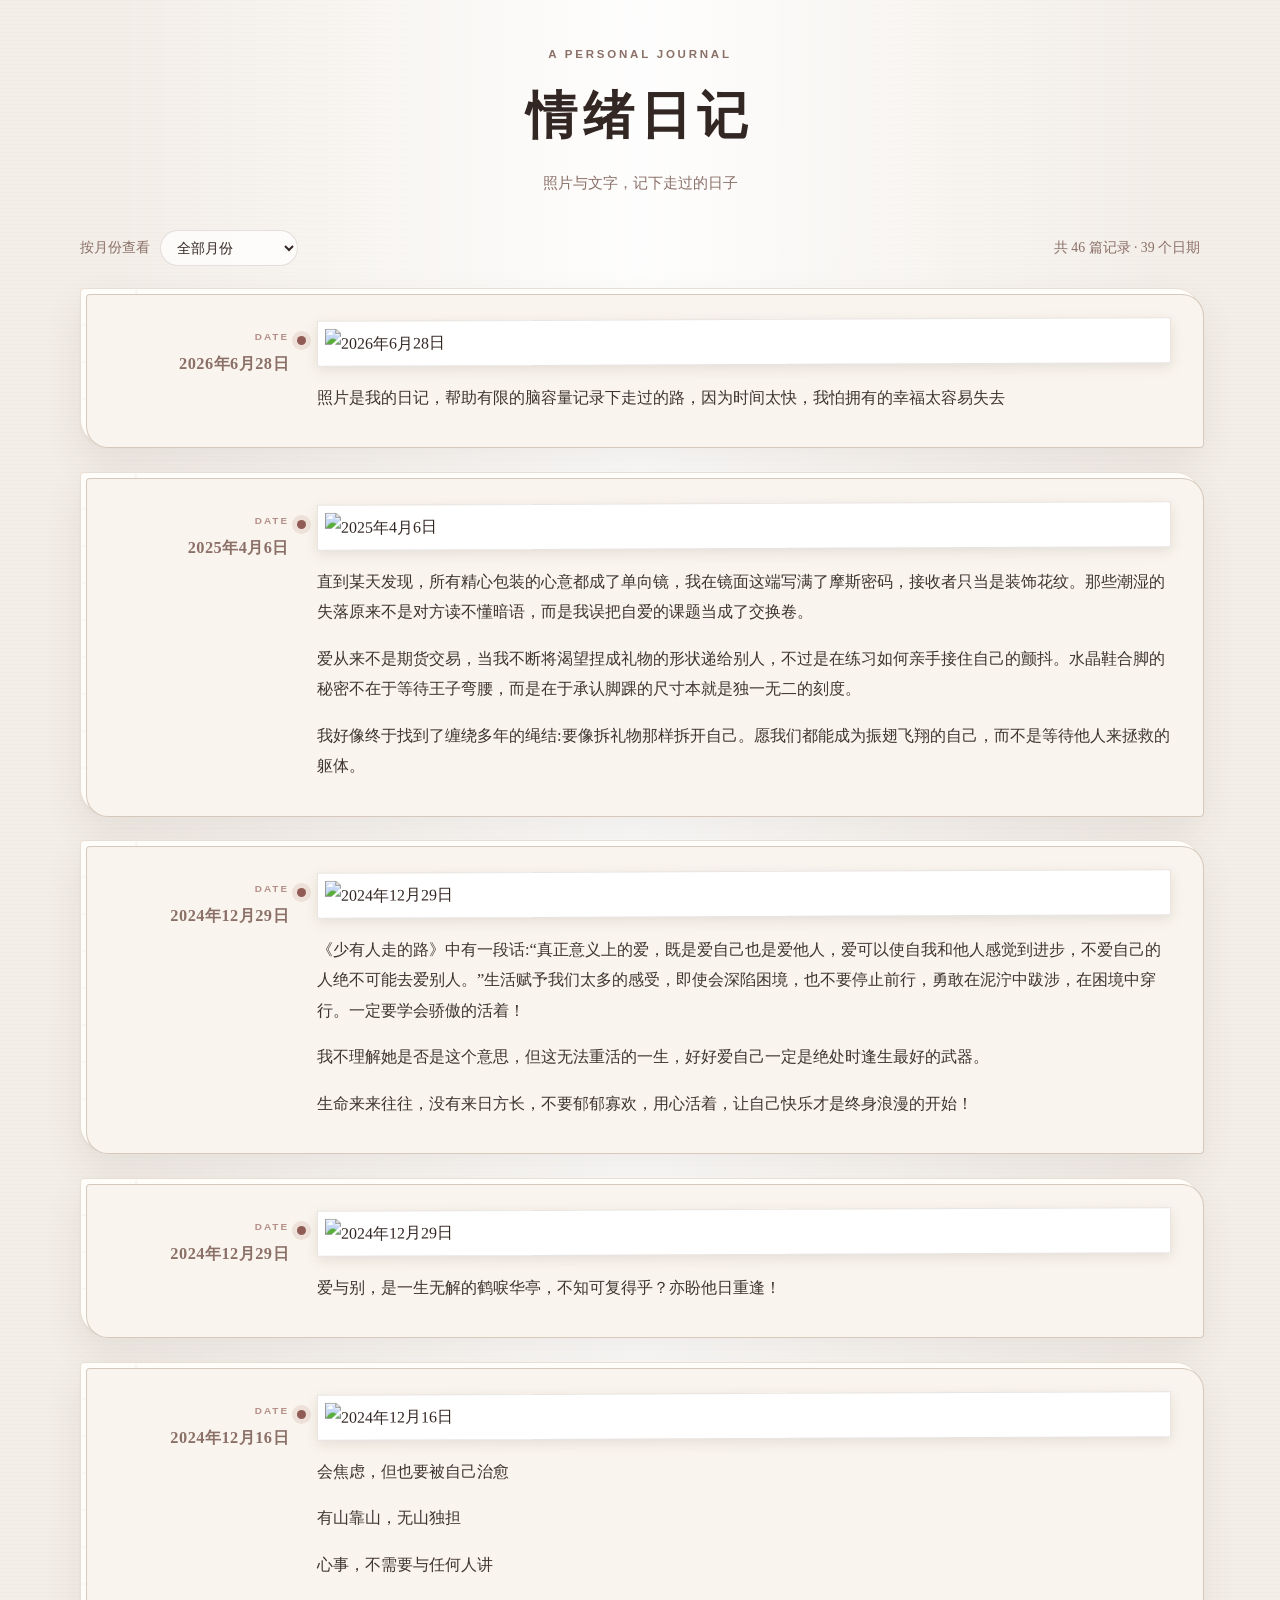
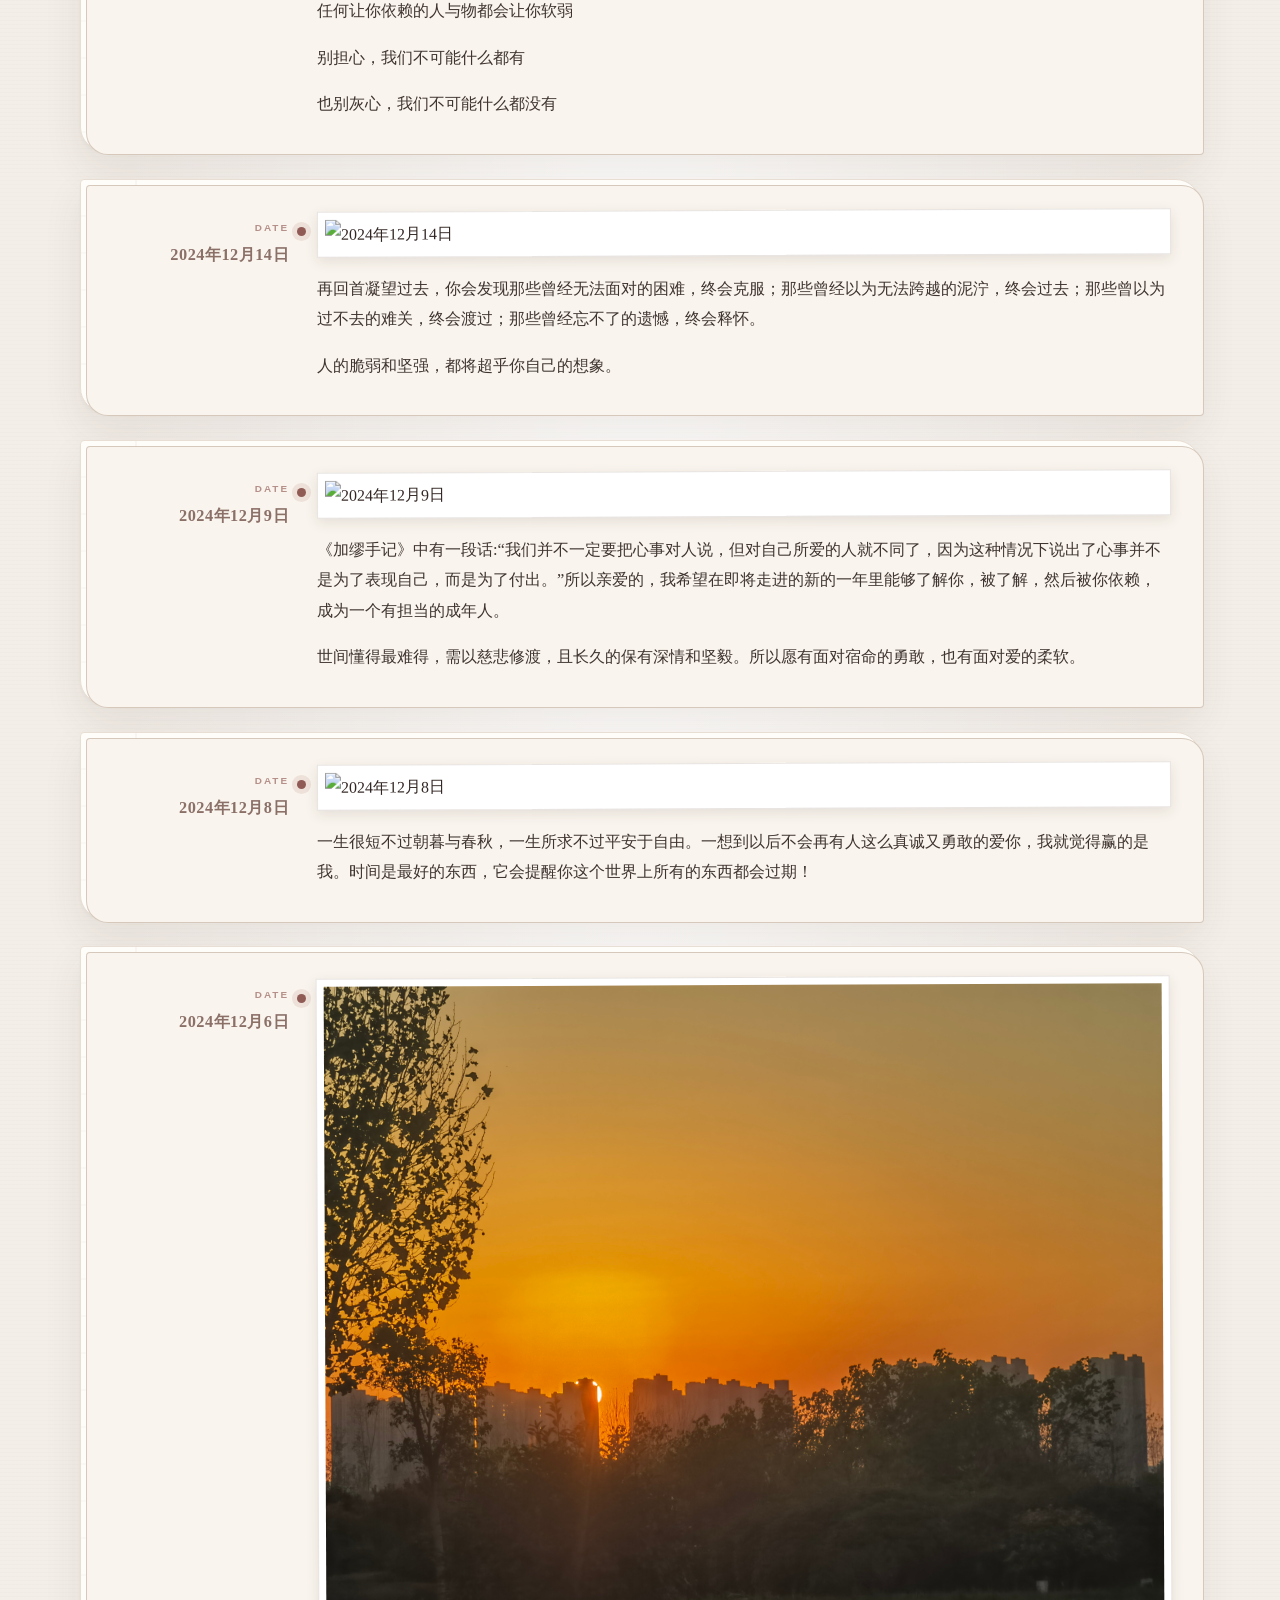
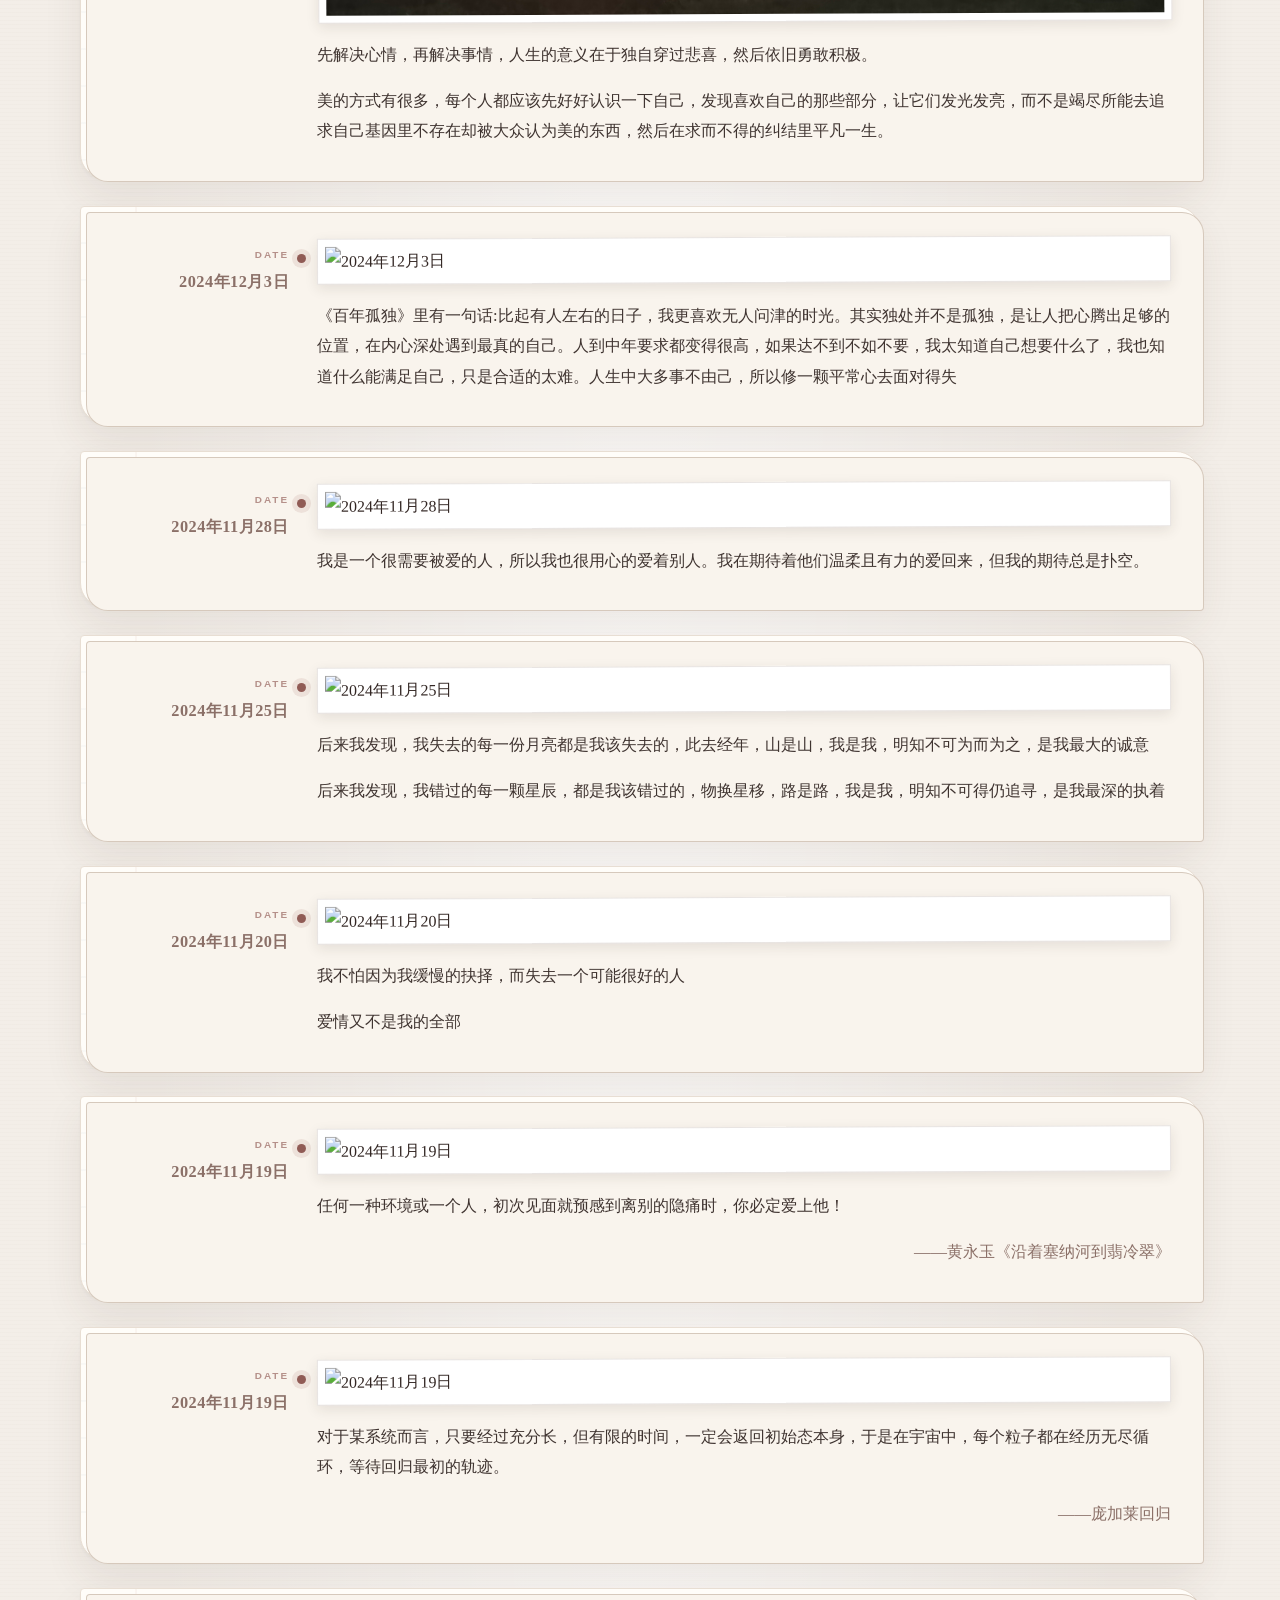
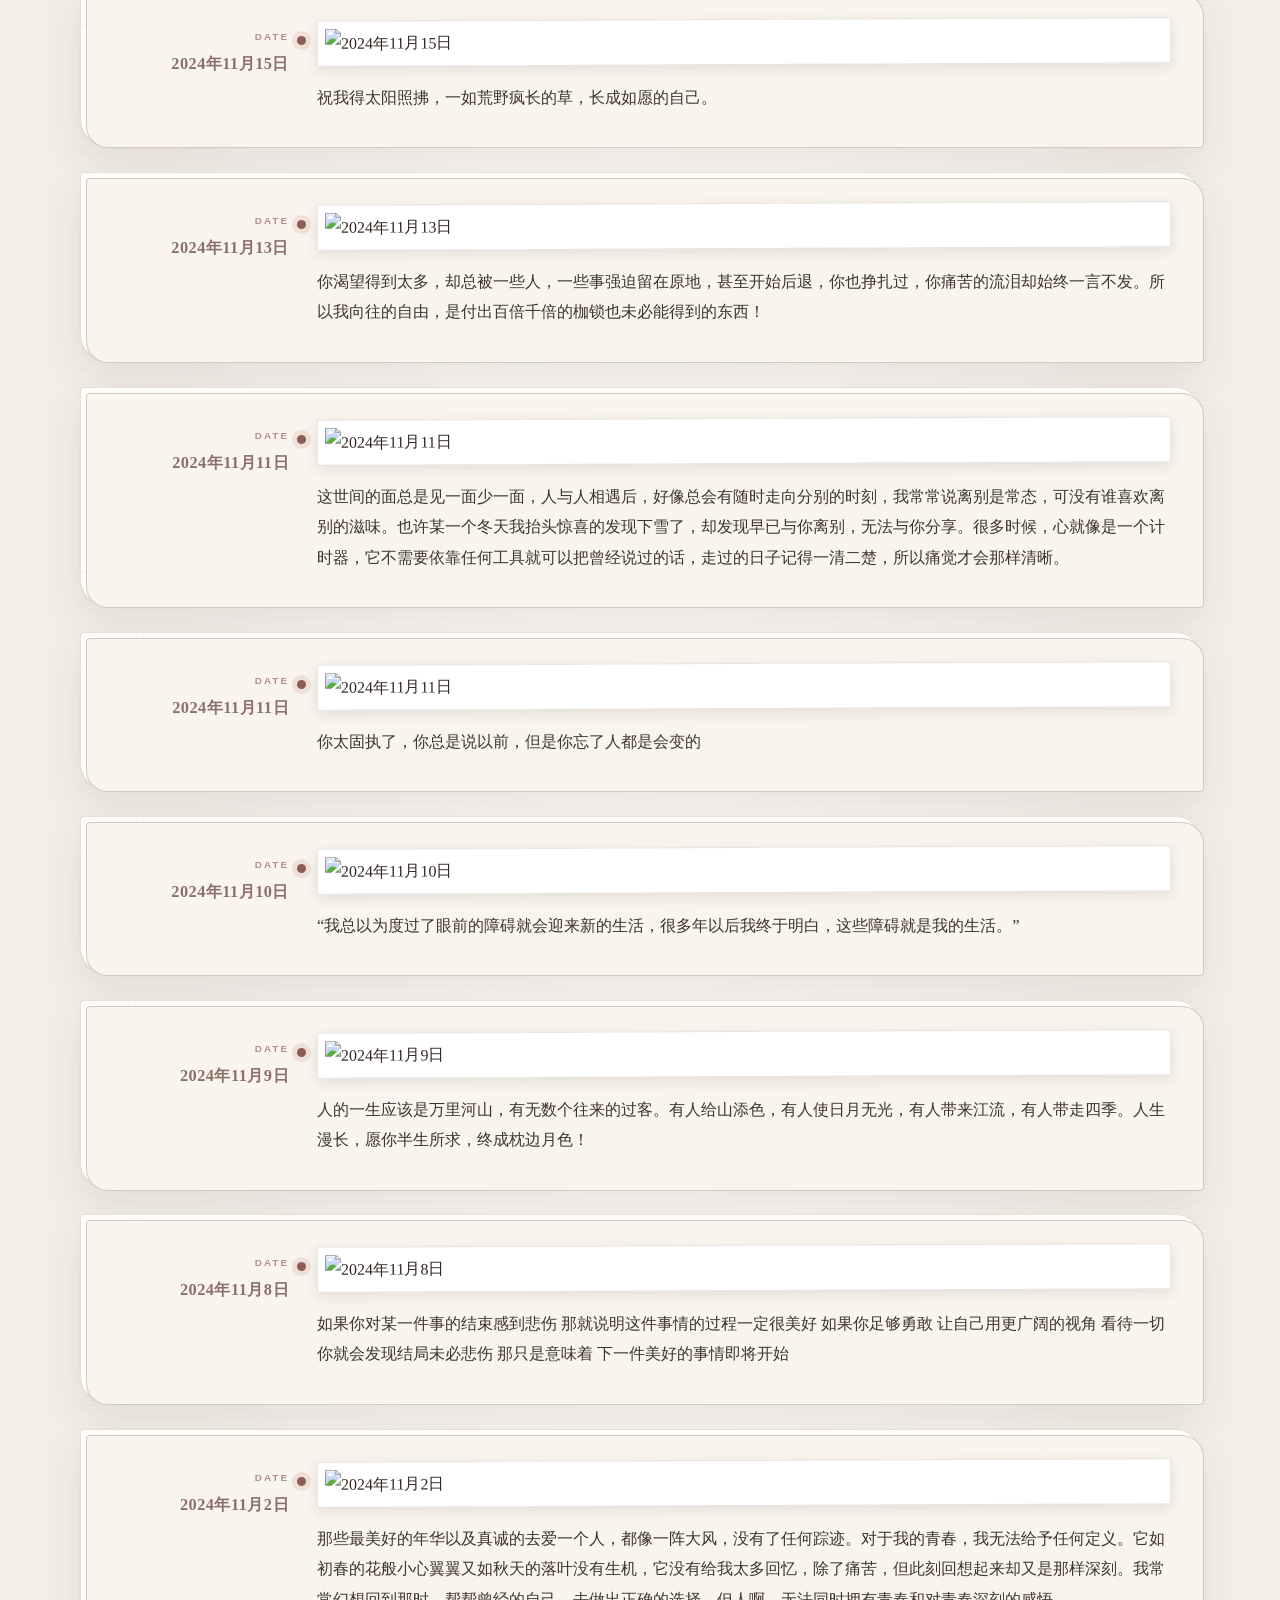
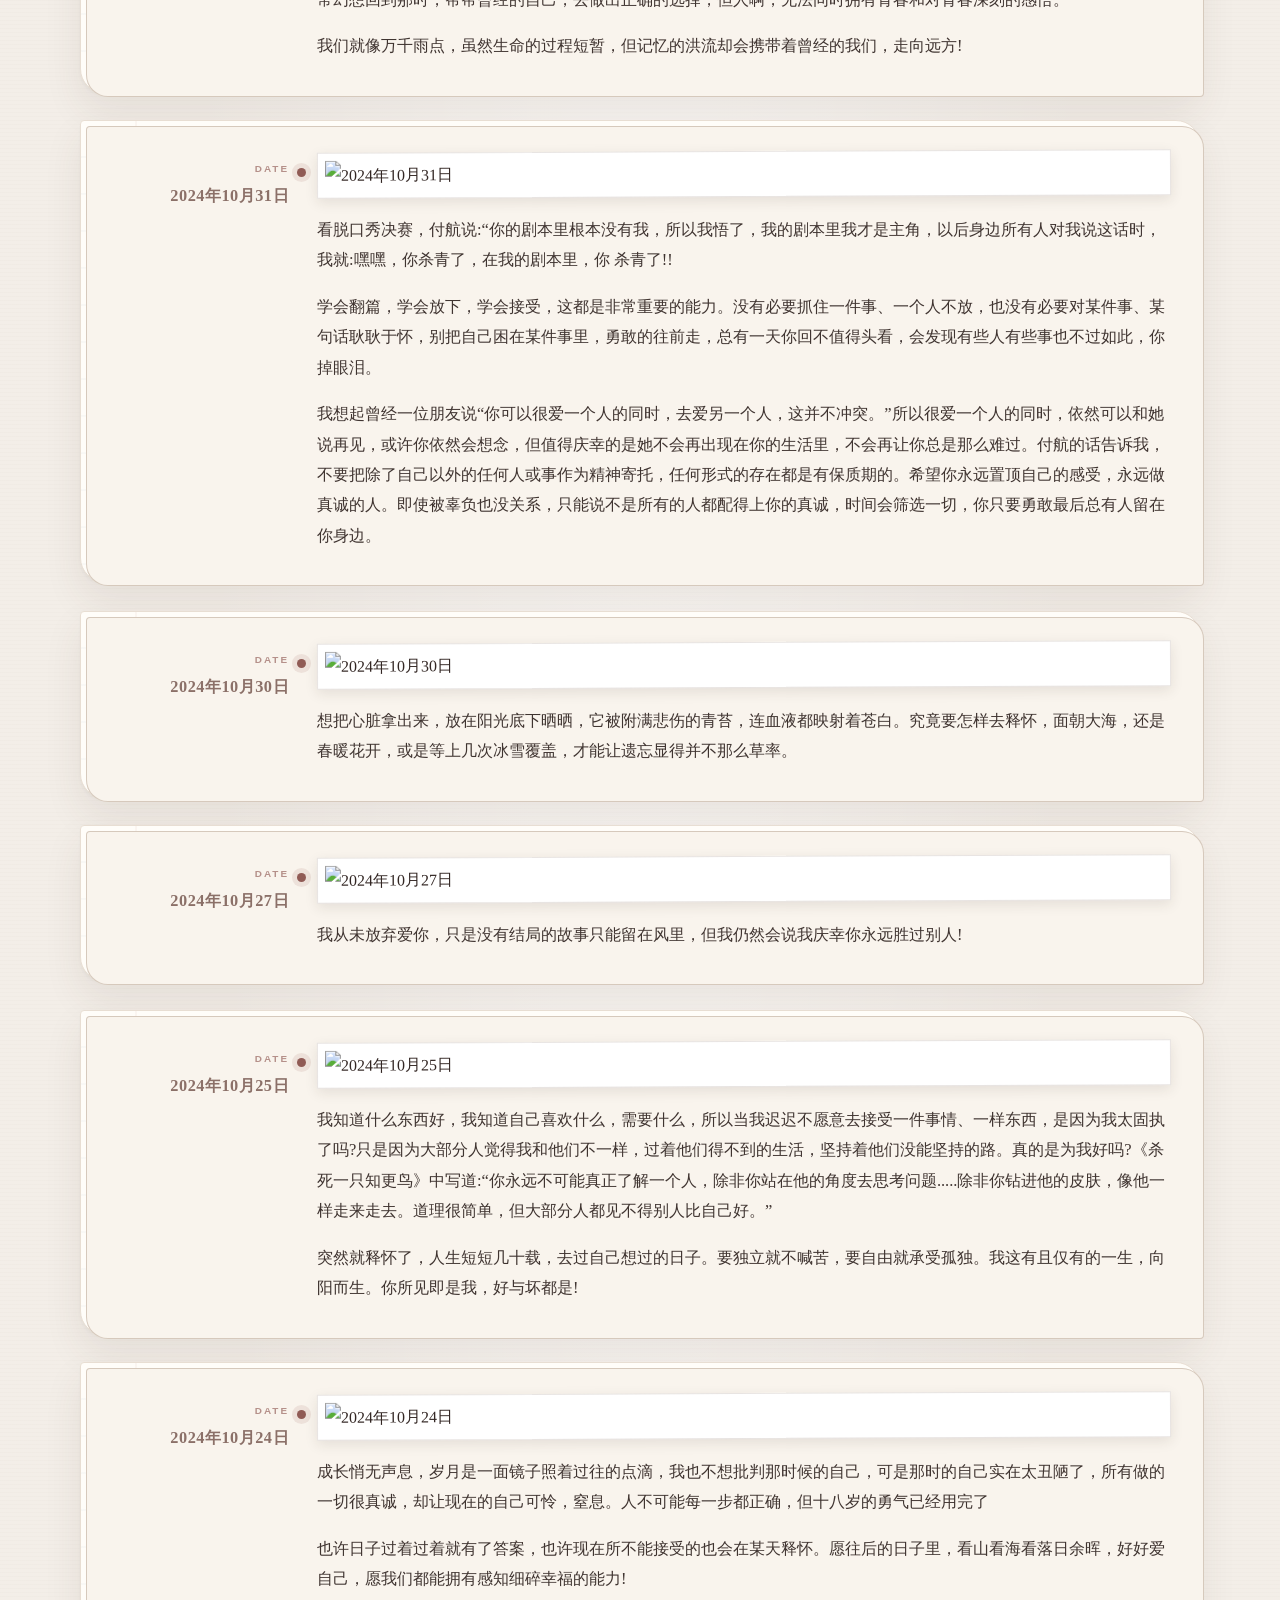
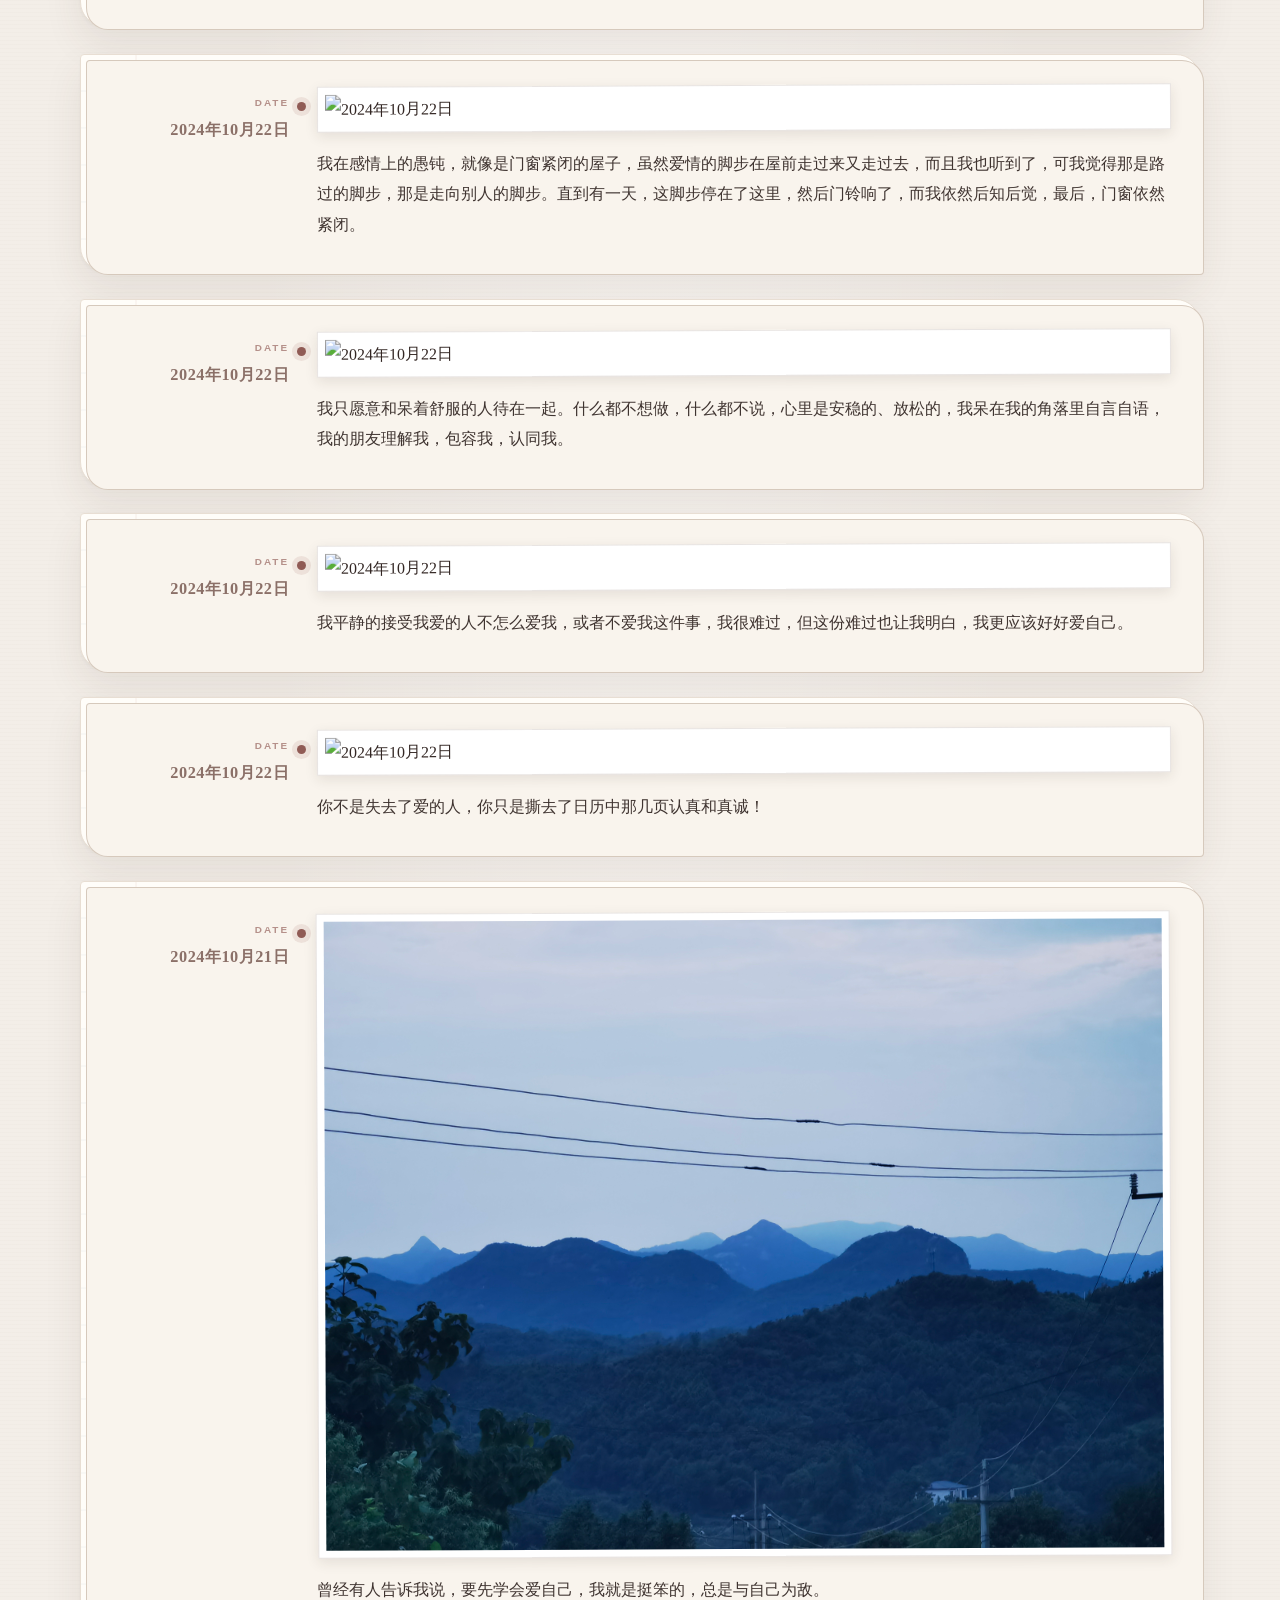
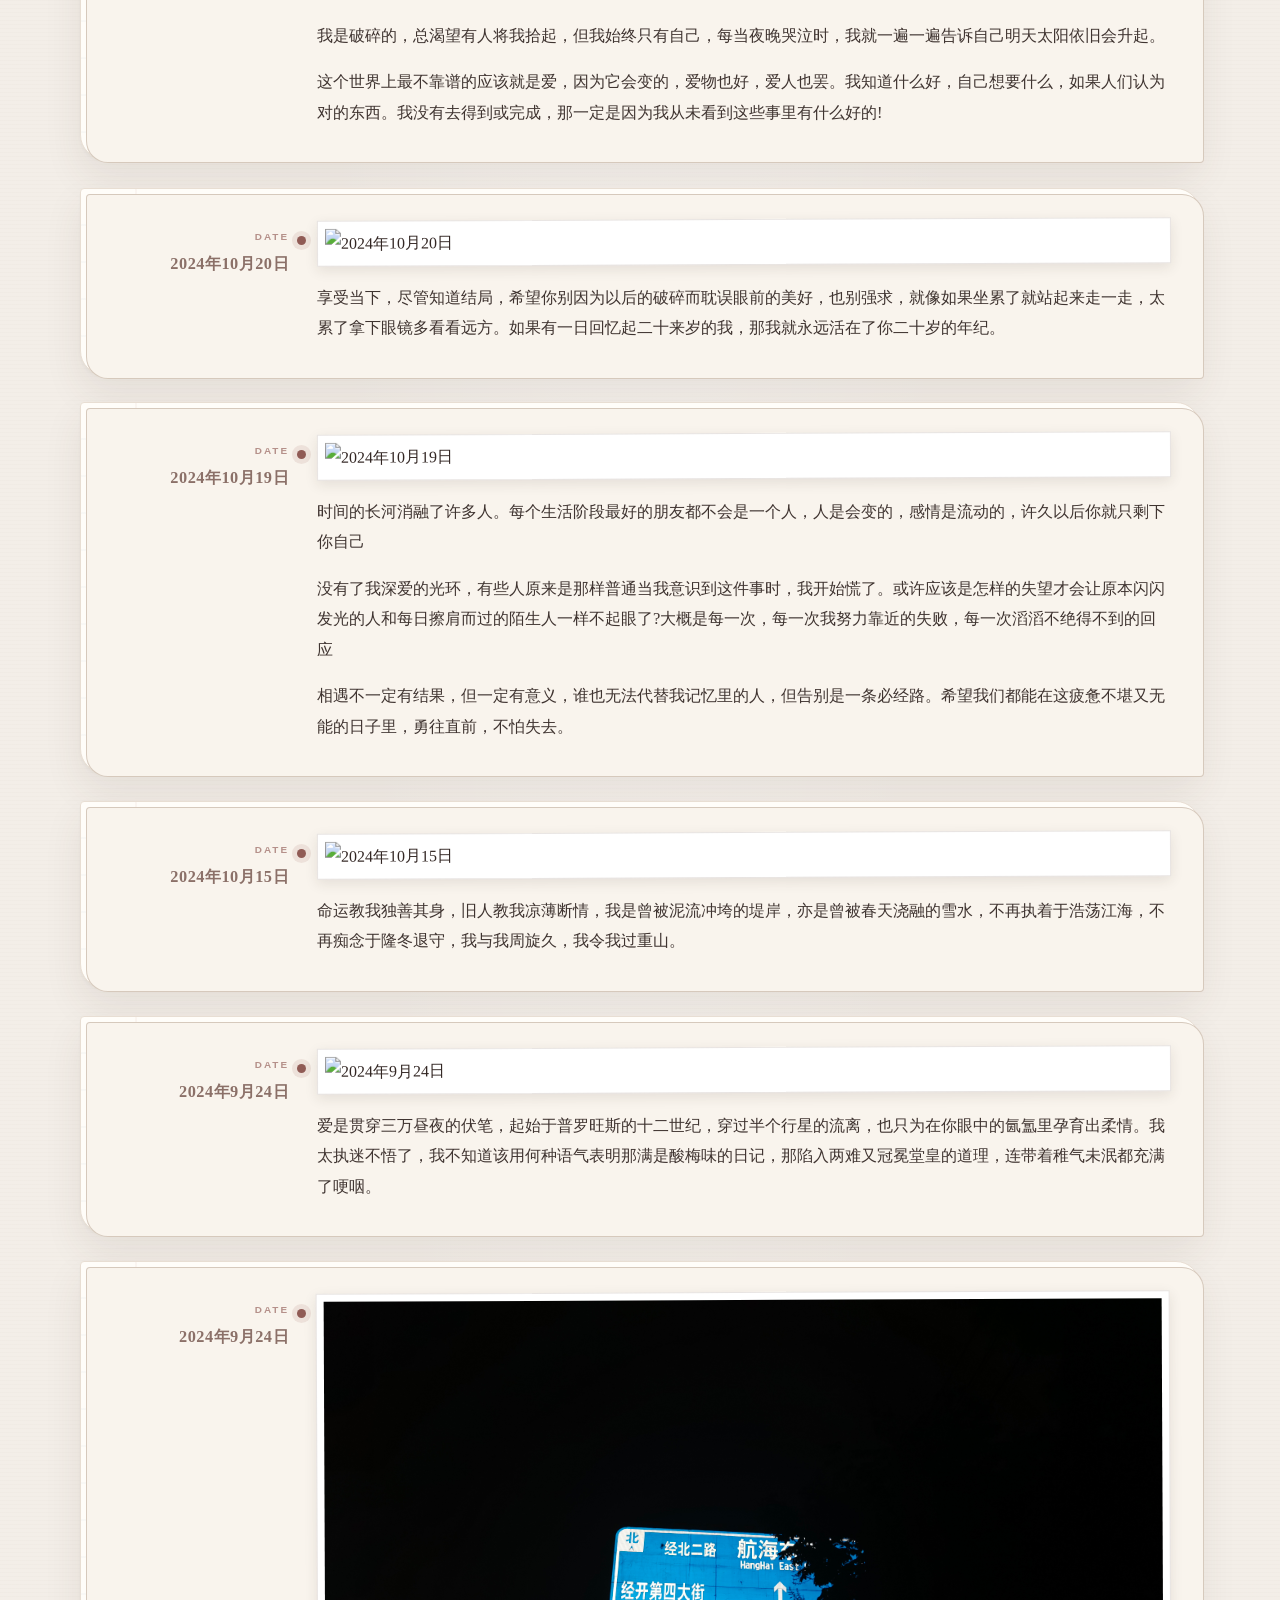
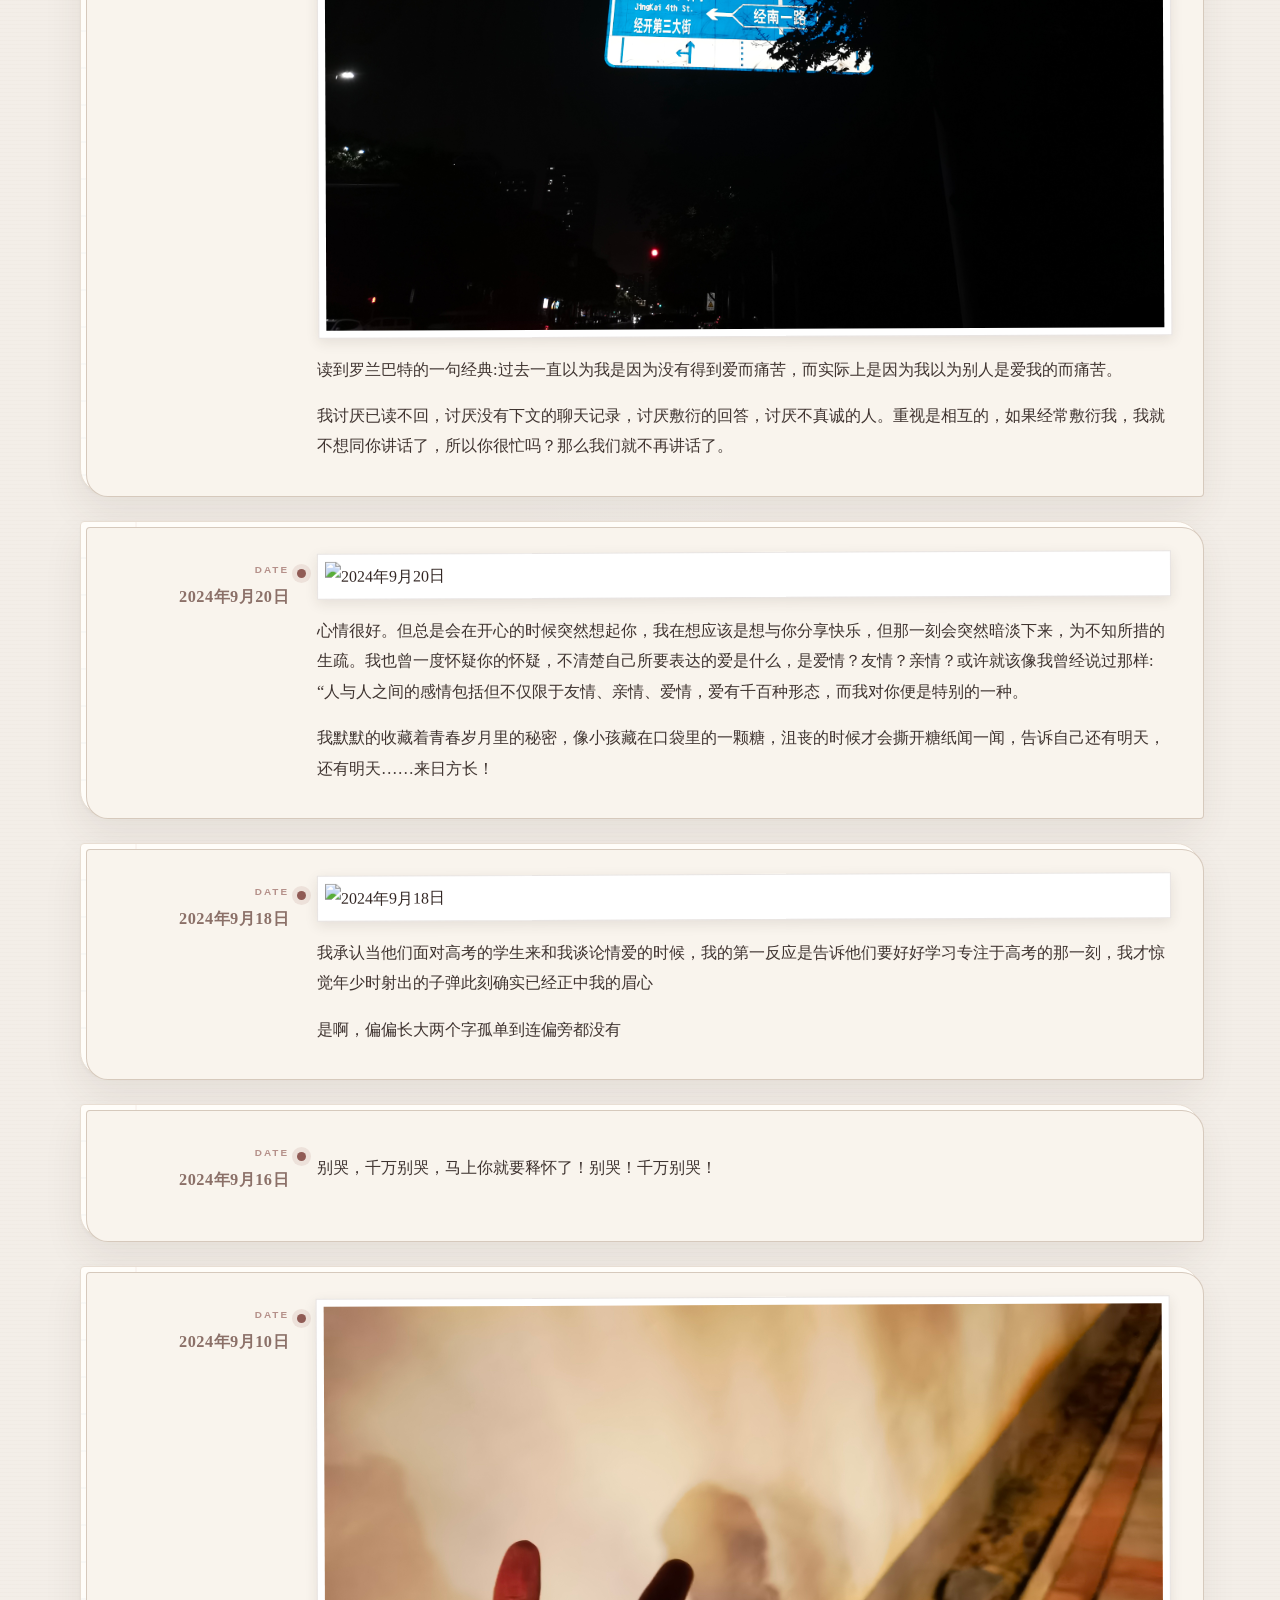
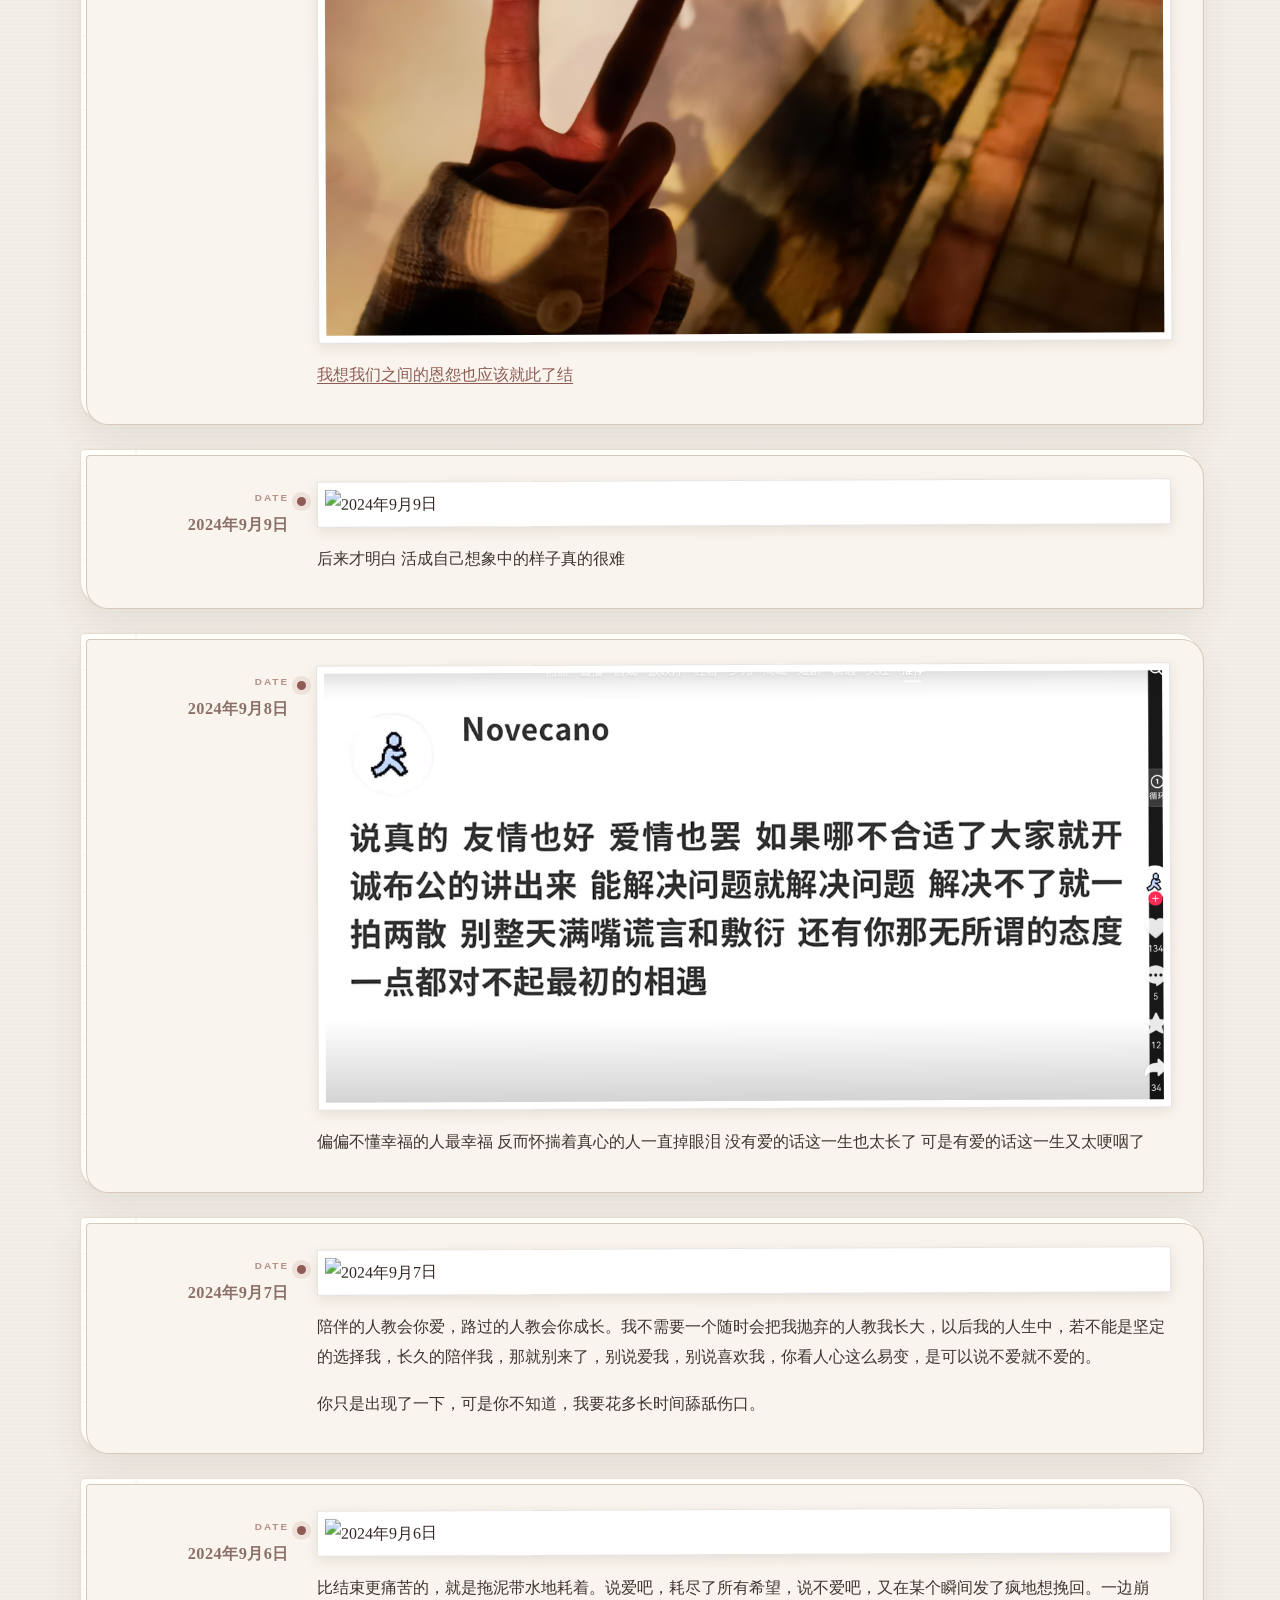
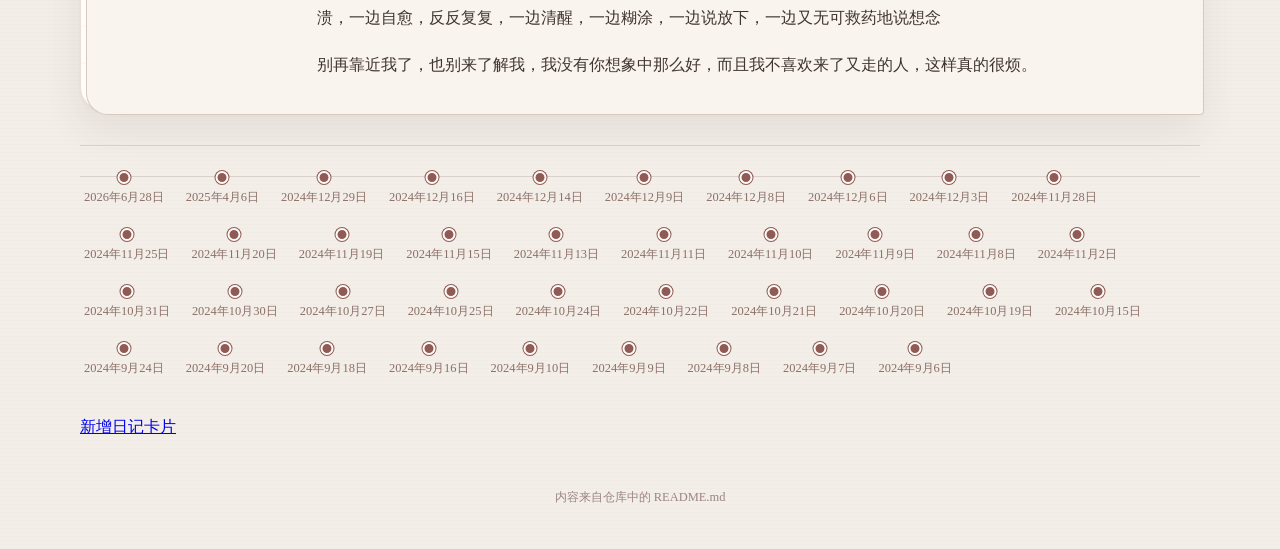
==== commit c749cada: "Add Cloudflare Pages diary card editor with GitHub-backed upload and README append support" ====
--- a/index.html
+++ b/index.html
@@ -30,6 +30,10 @@
         <nav id="date-timeline" class="date-timeline" aria-label="日记日期时间线"></nav>
       </div>
 
+      <p class="editor-link-wrap">
+        <a class="editor-link" href="./editor.html">新增日记卡片</a>
+      </p>
+
       <footer class="footer">内容来自仓库中的 README.md</footer>
     </div>
 
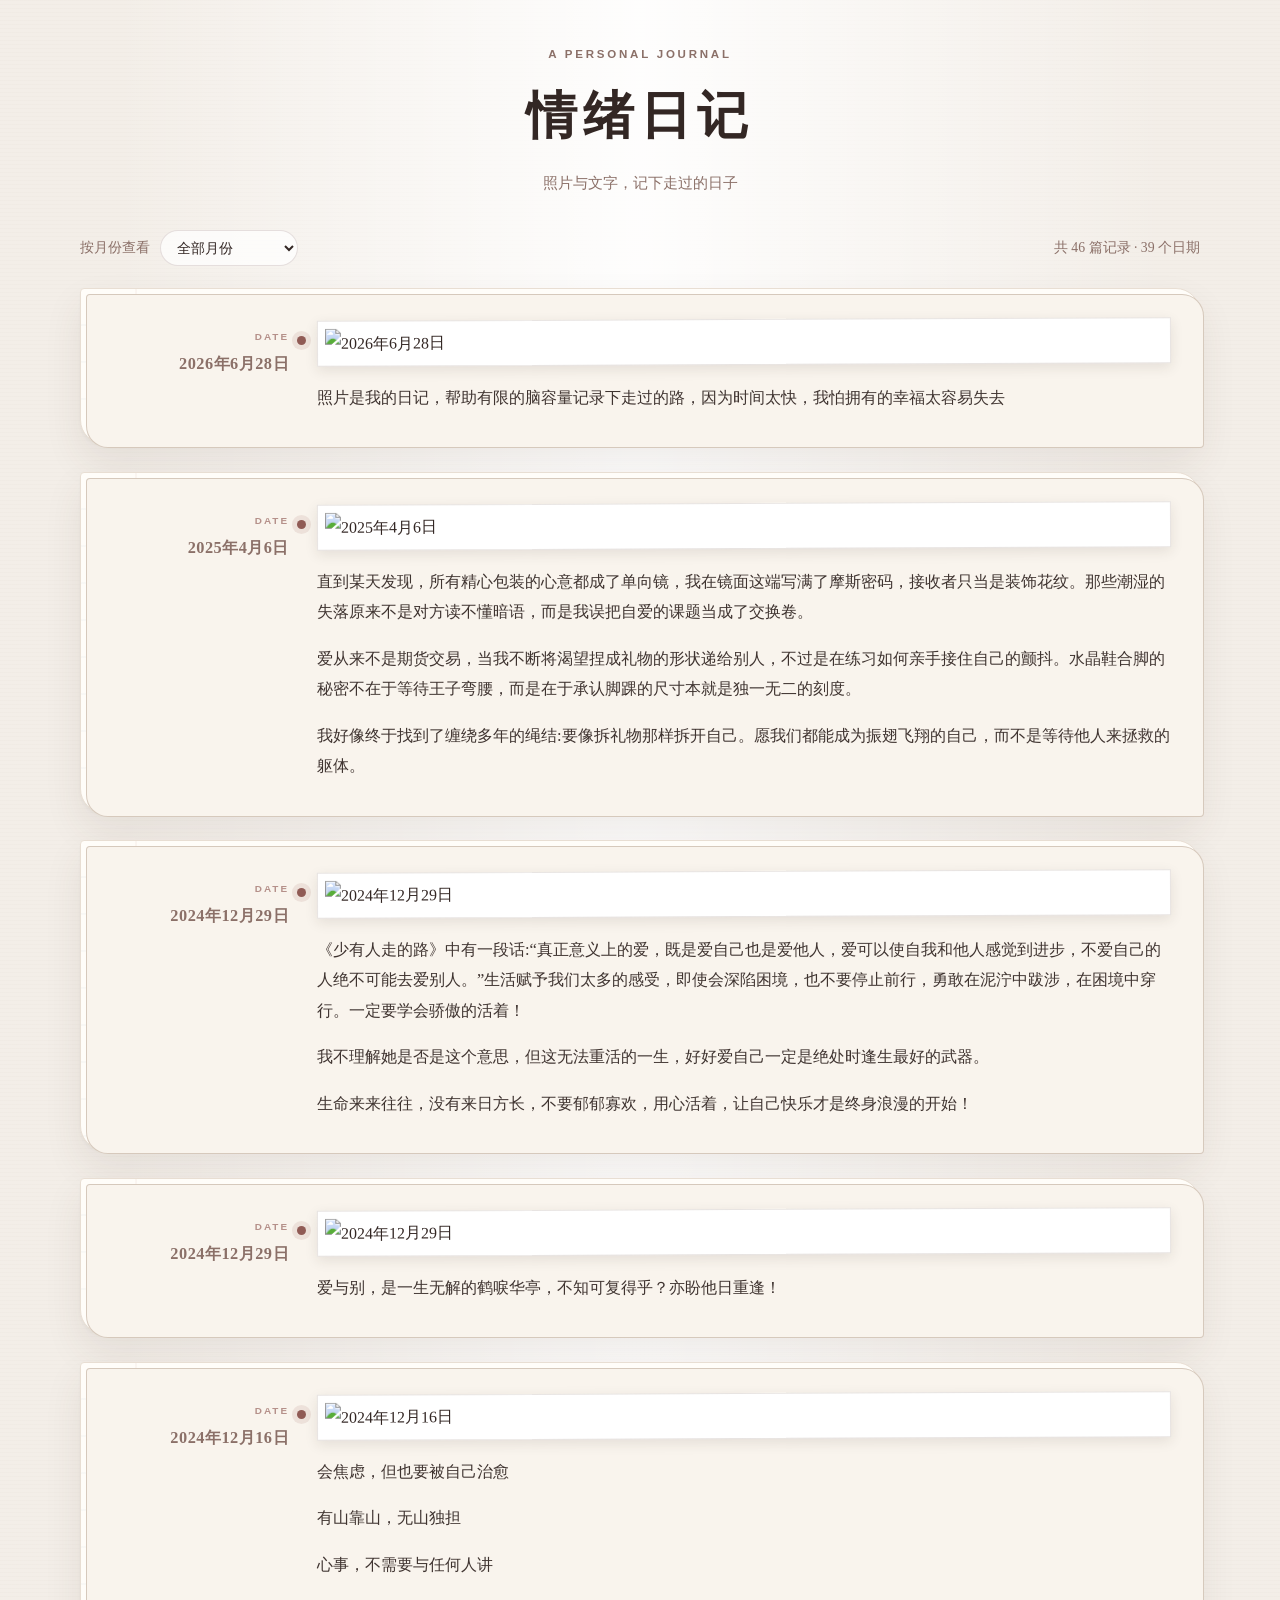
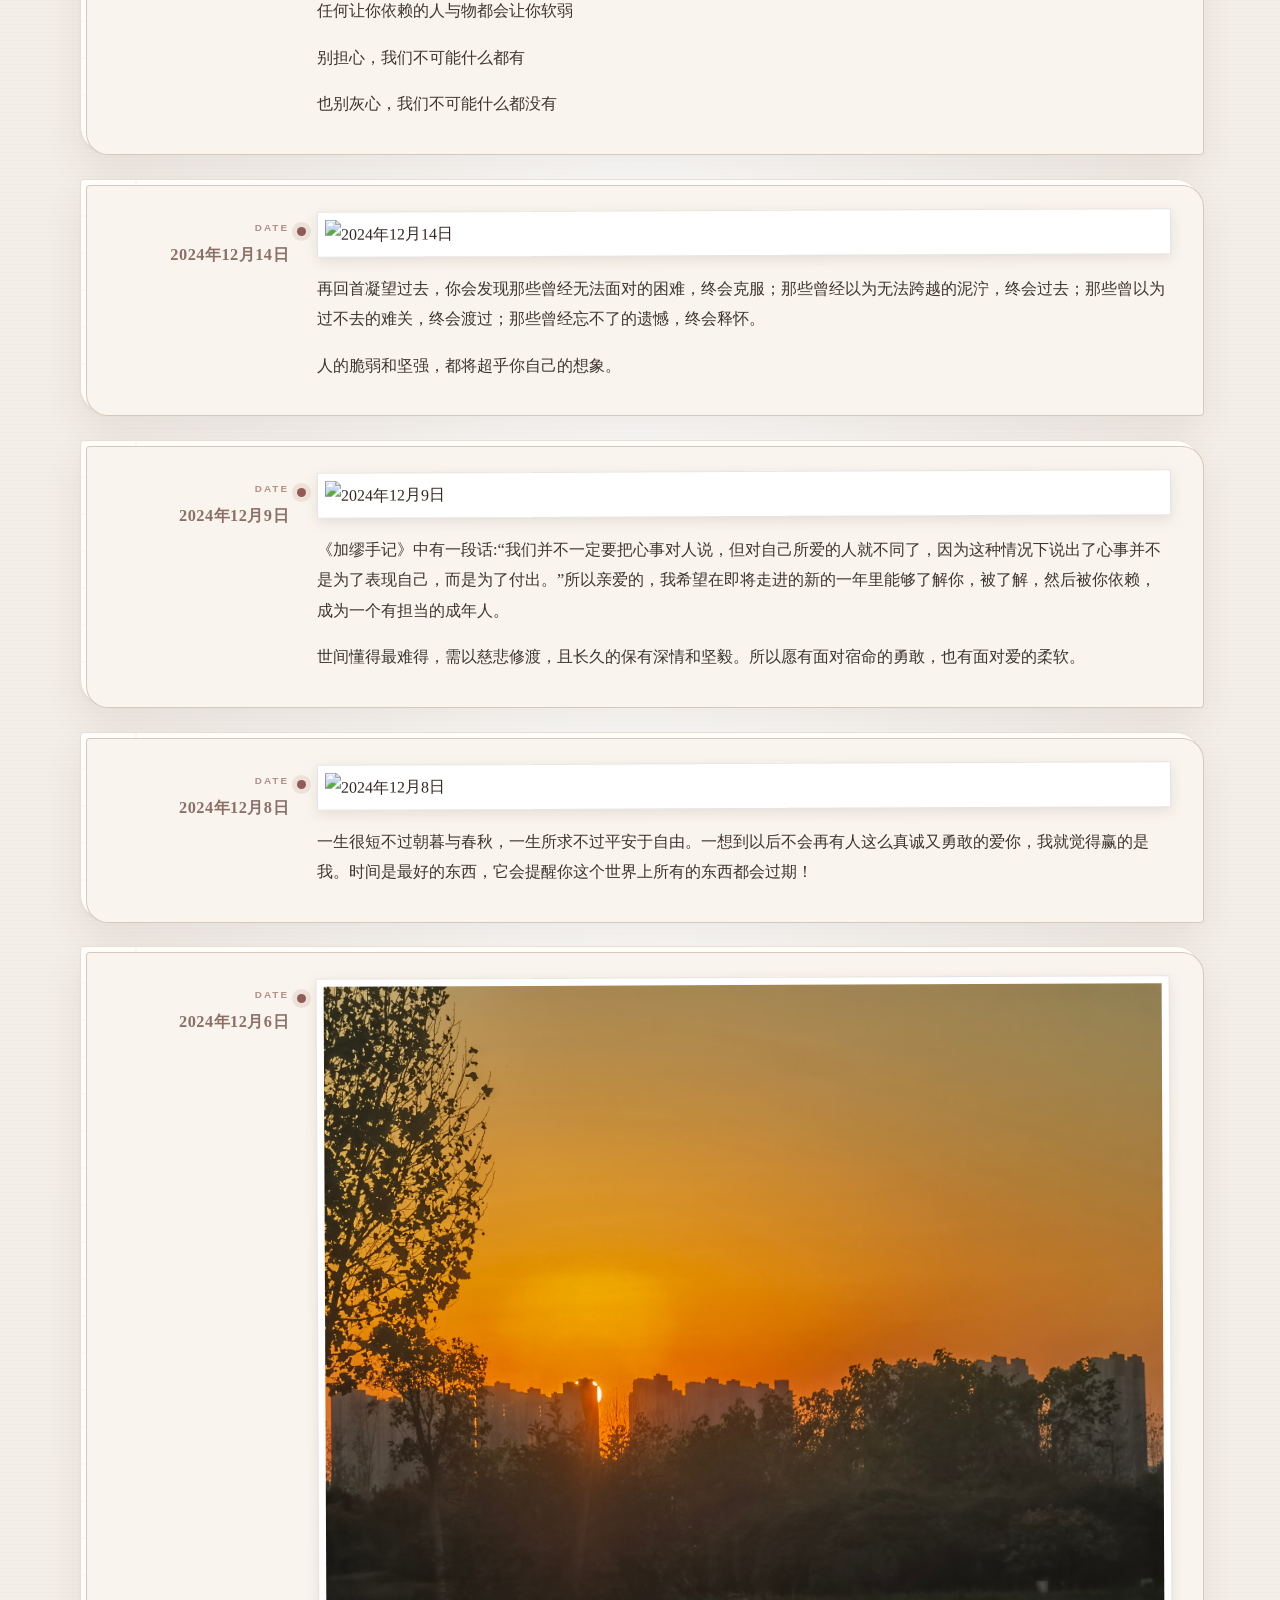
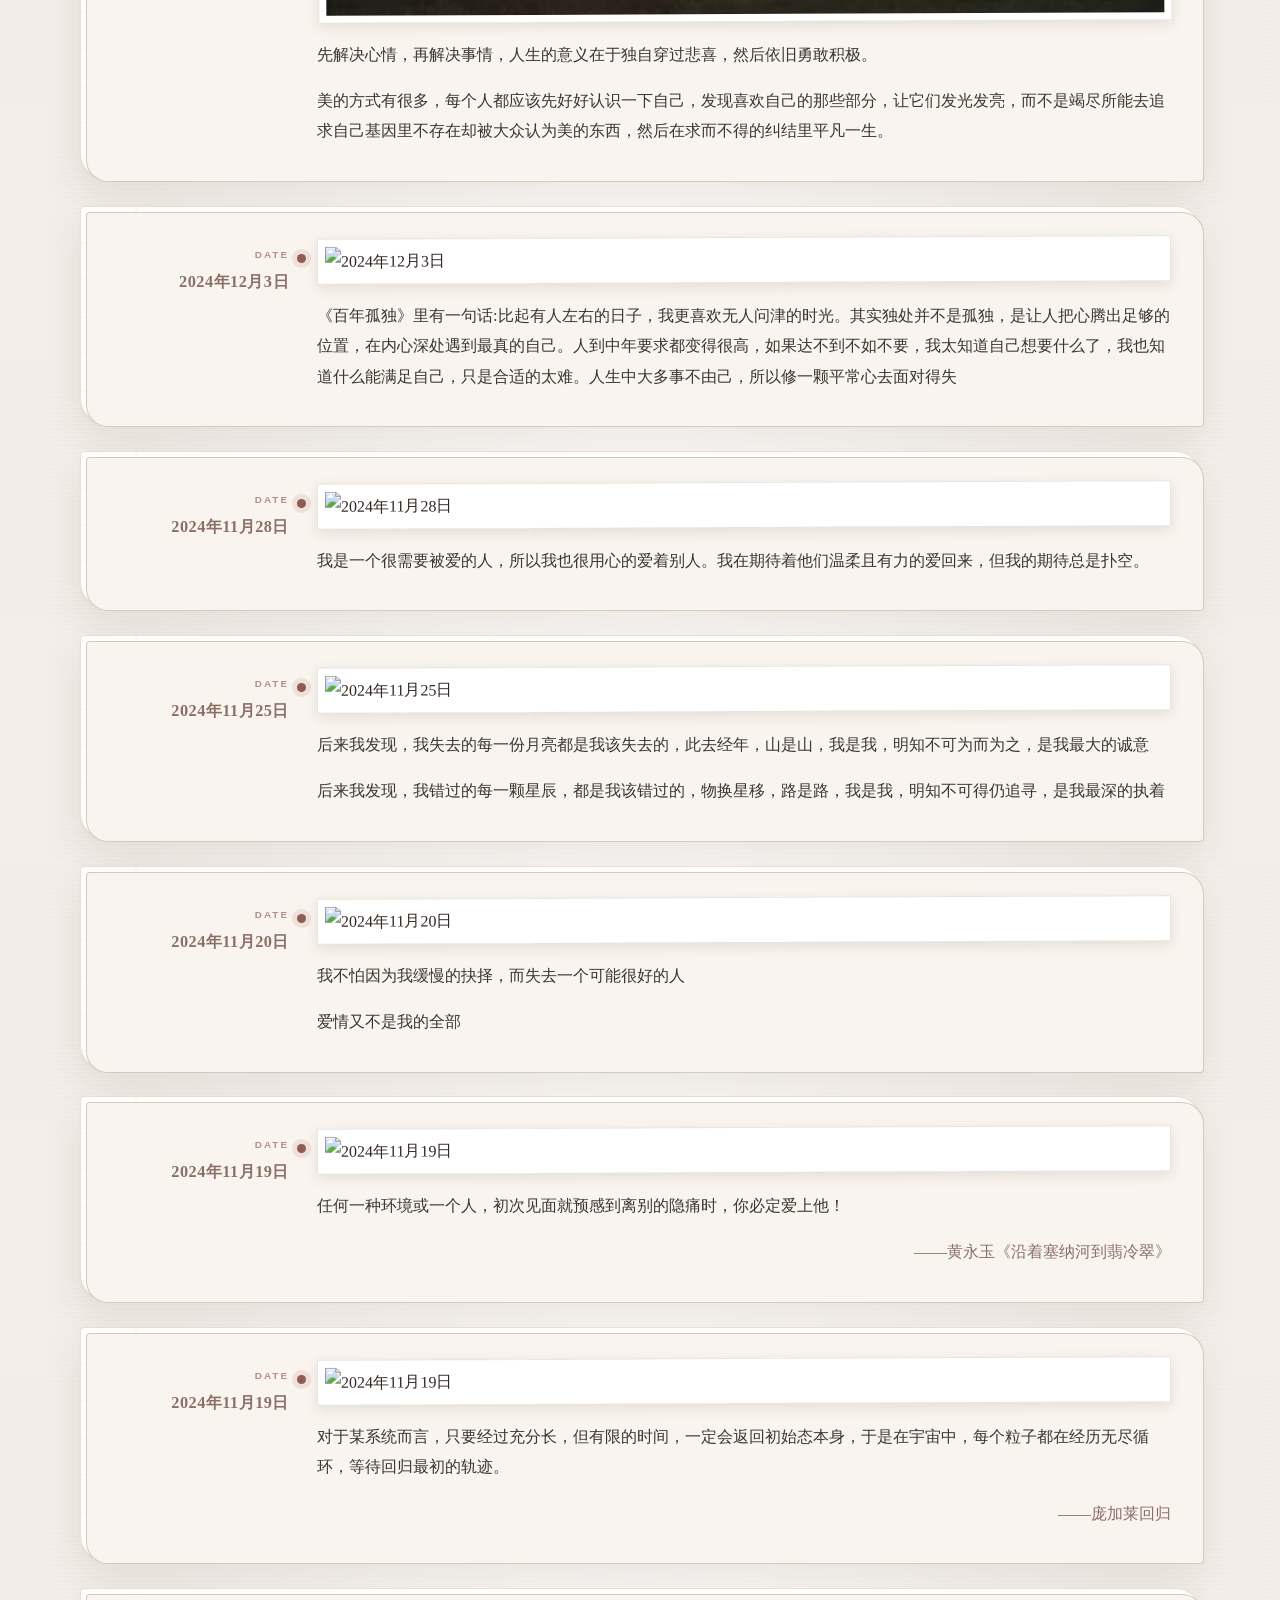
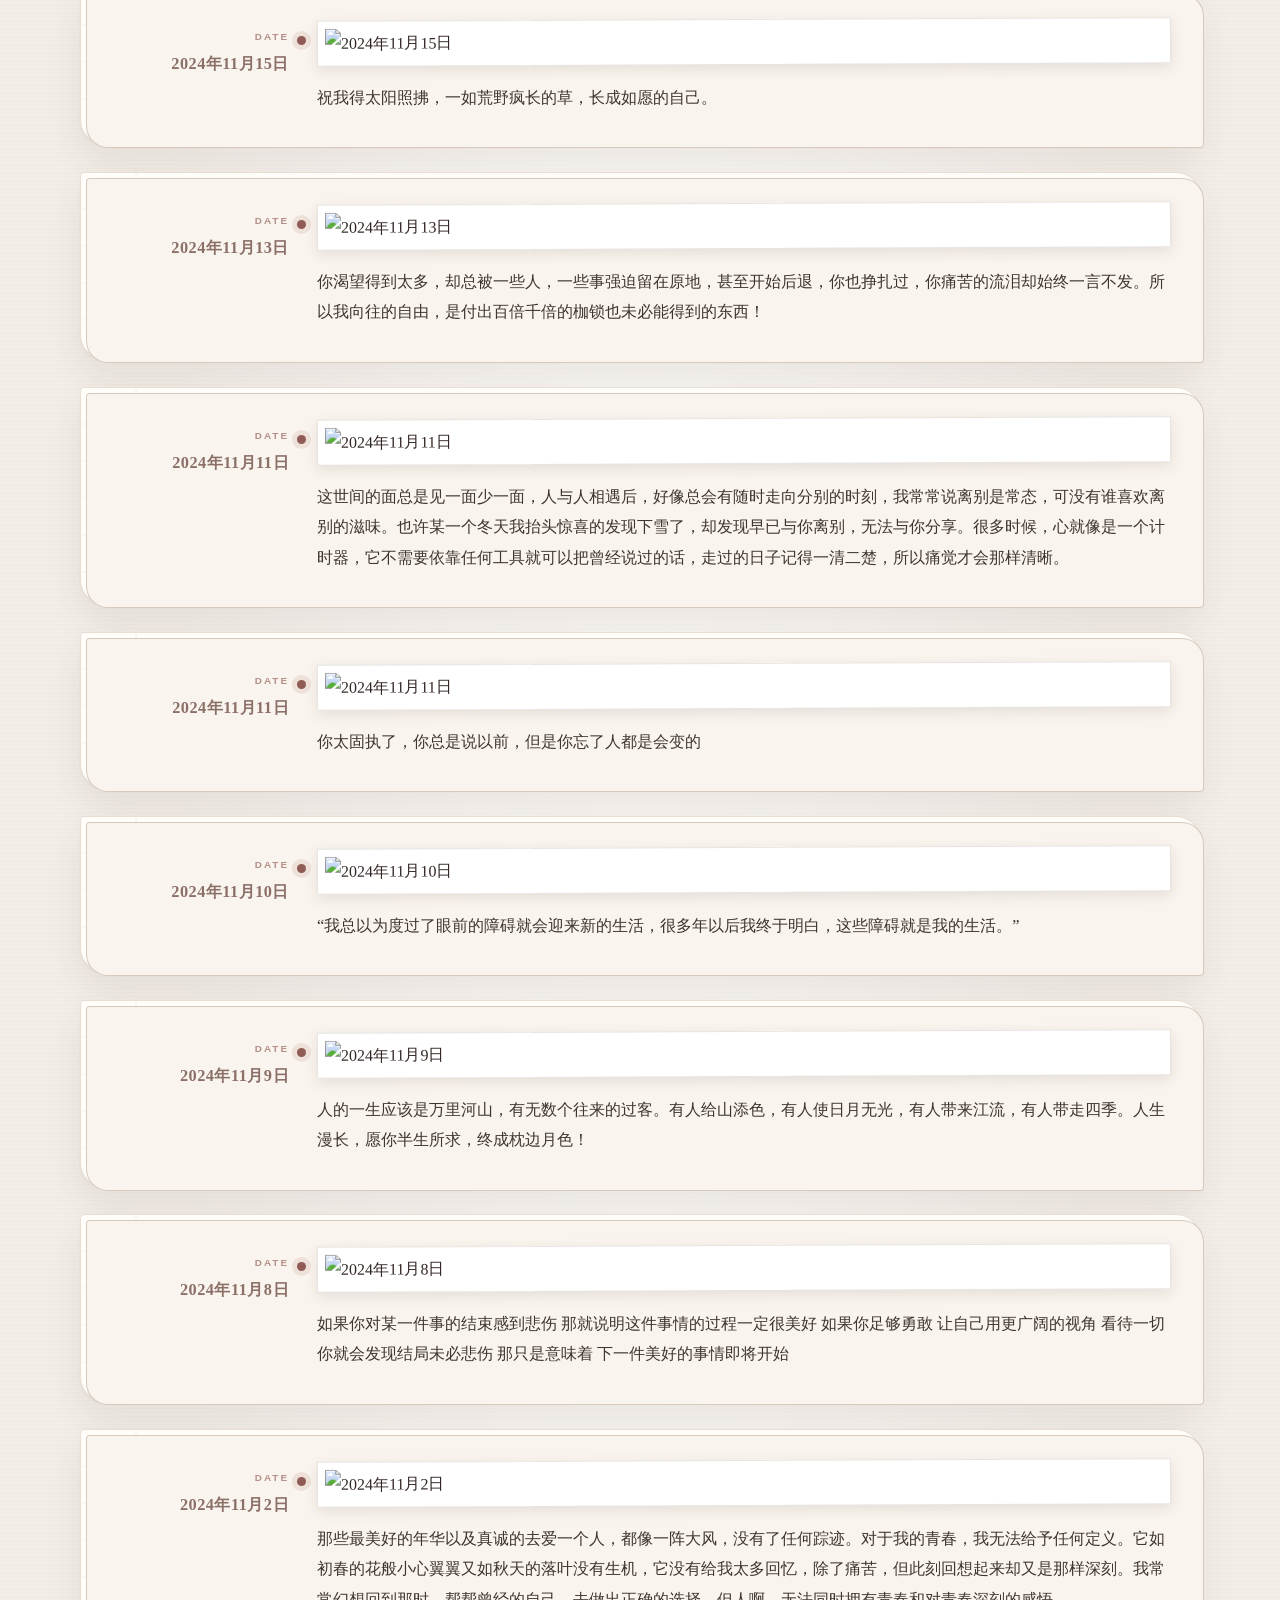
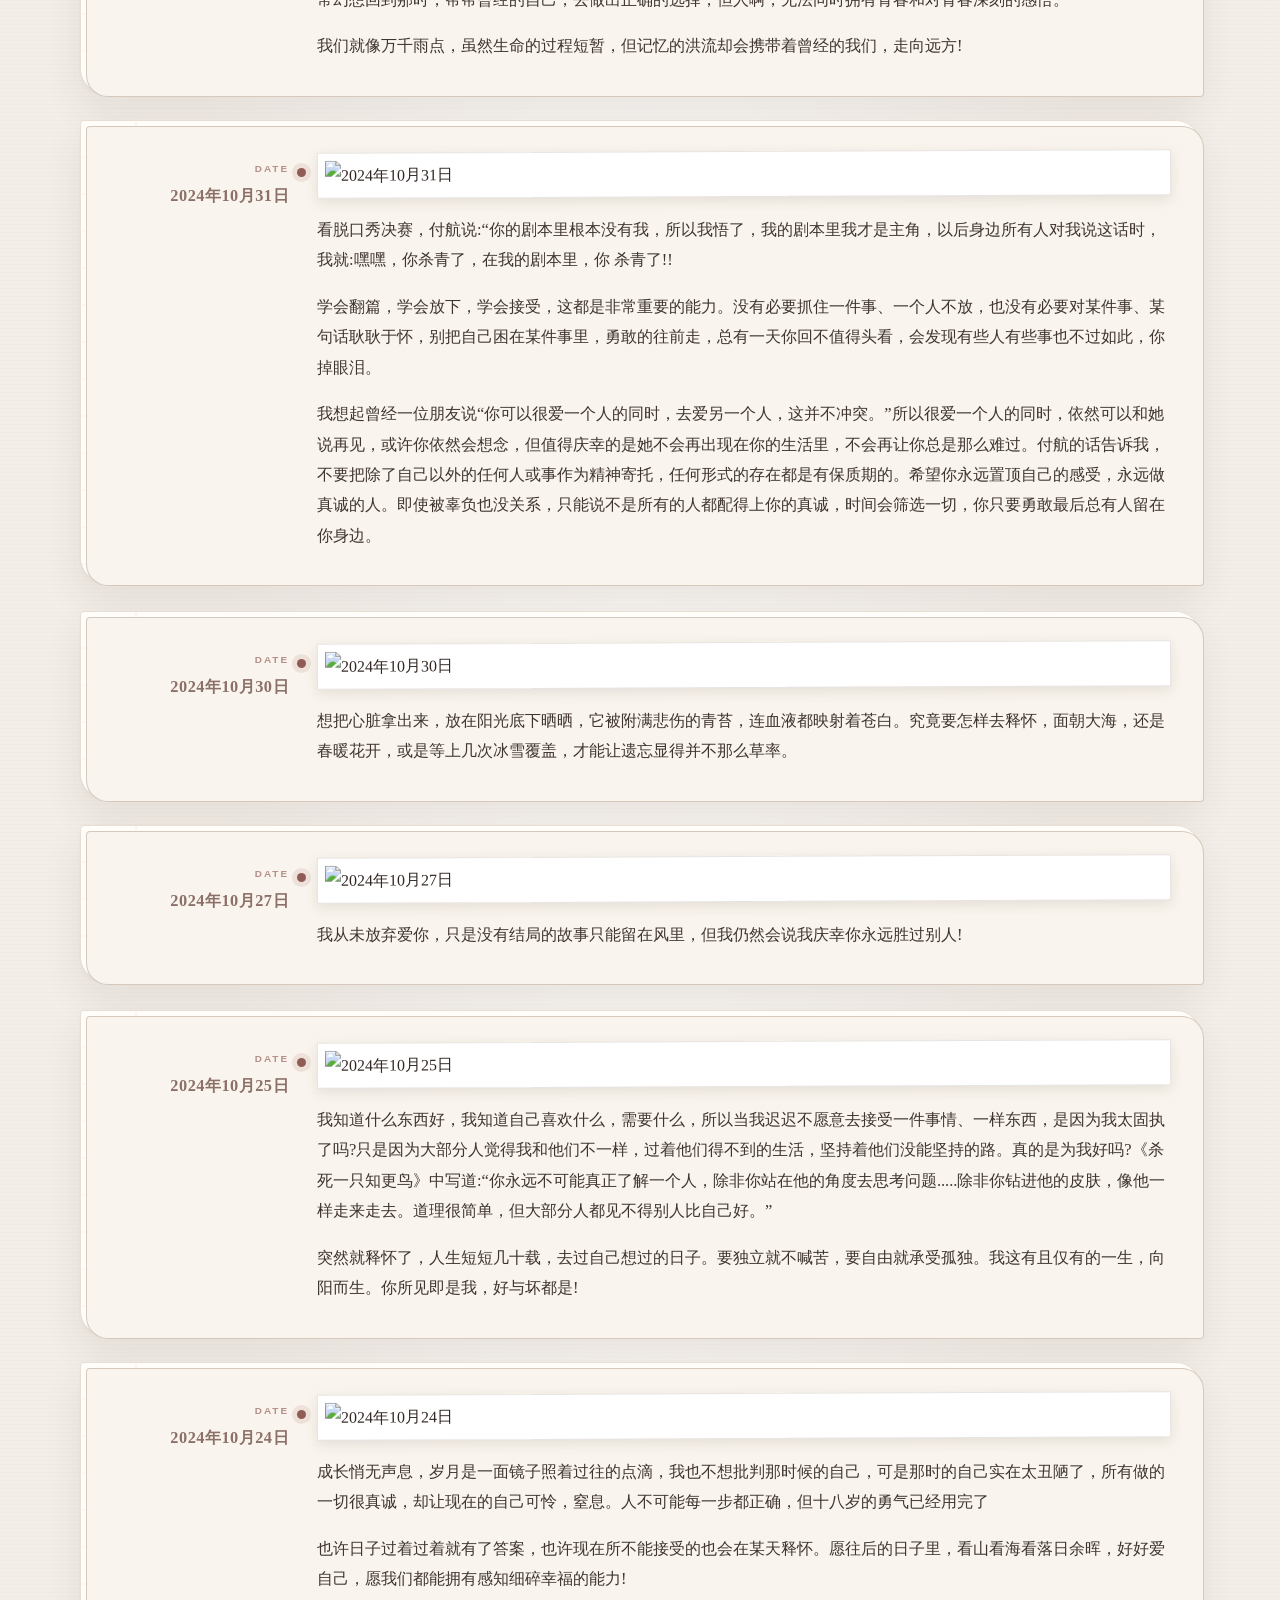
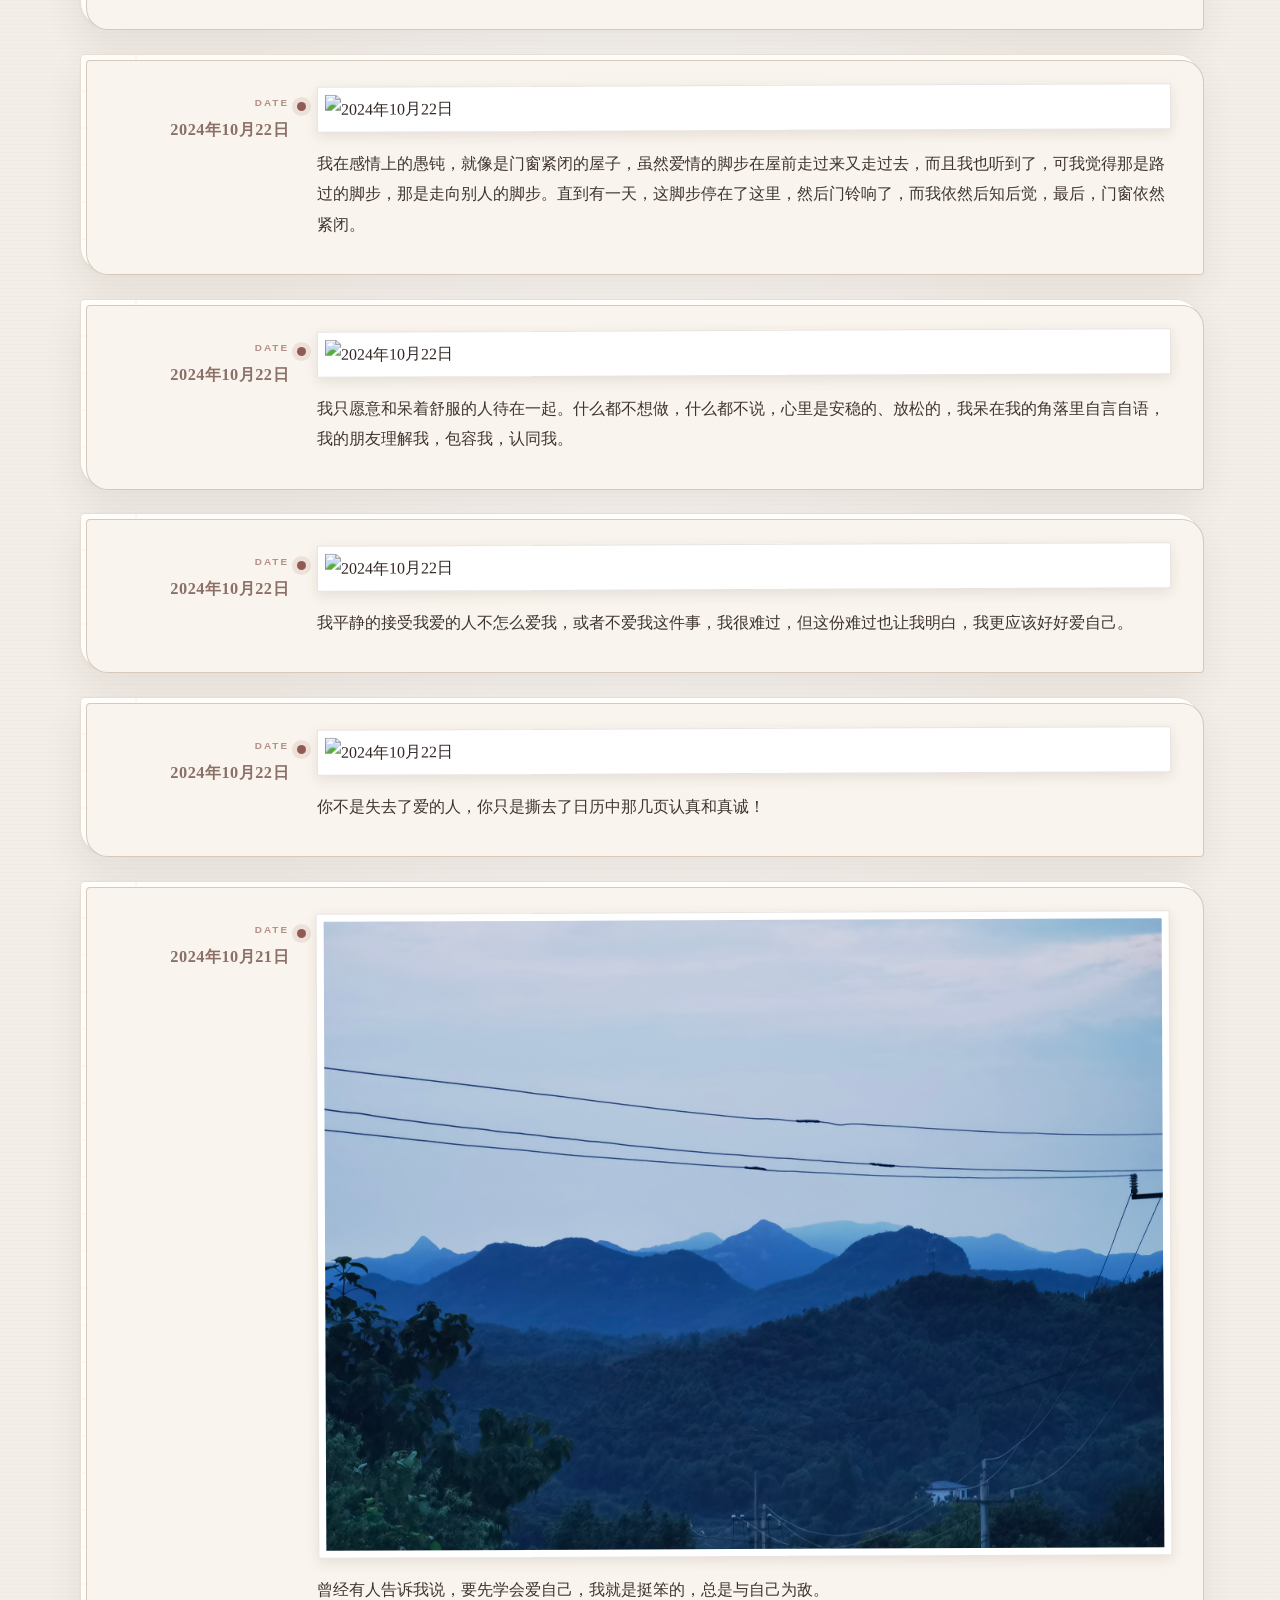
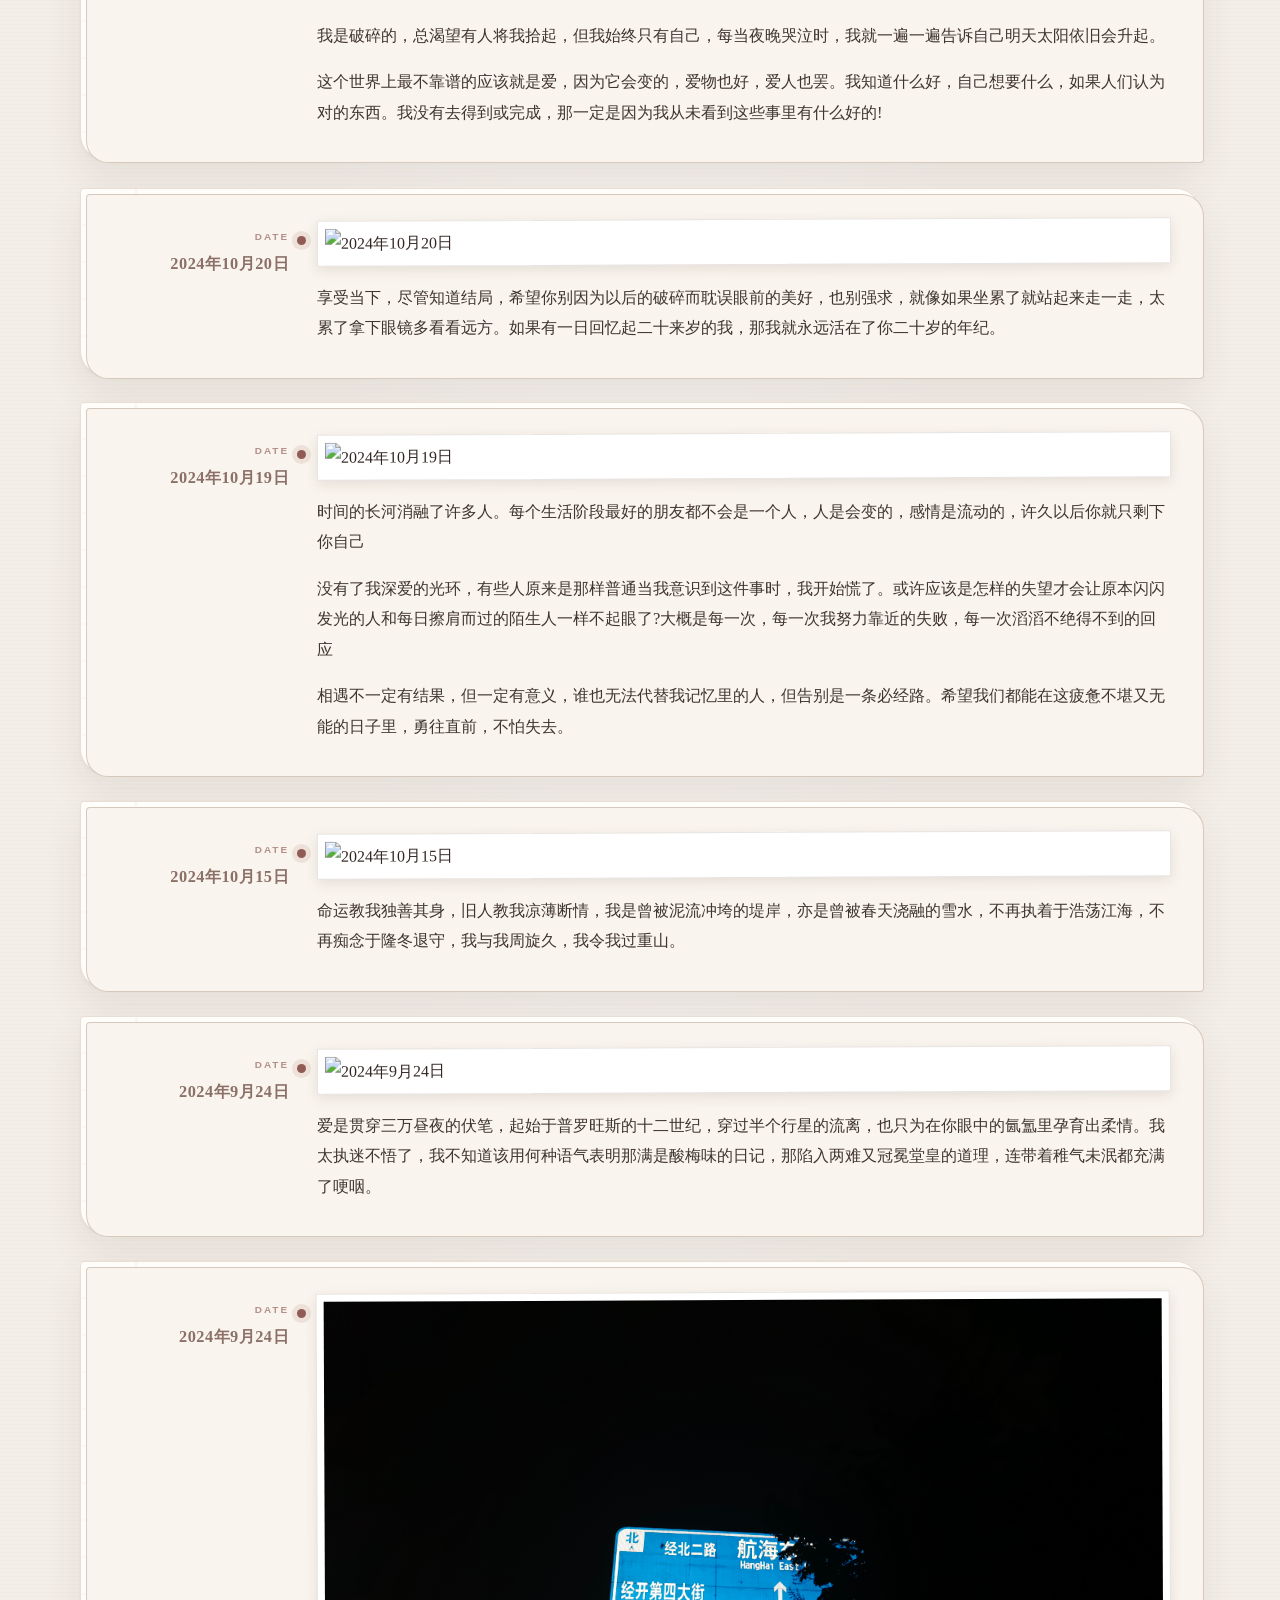
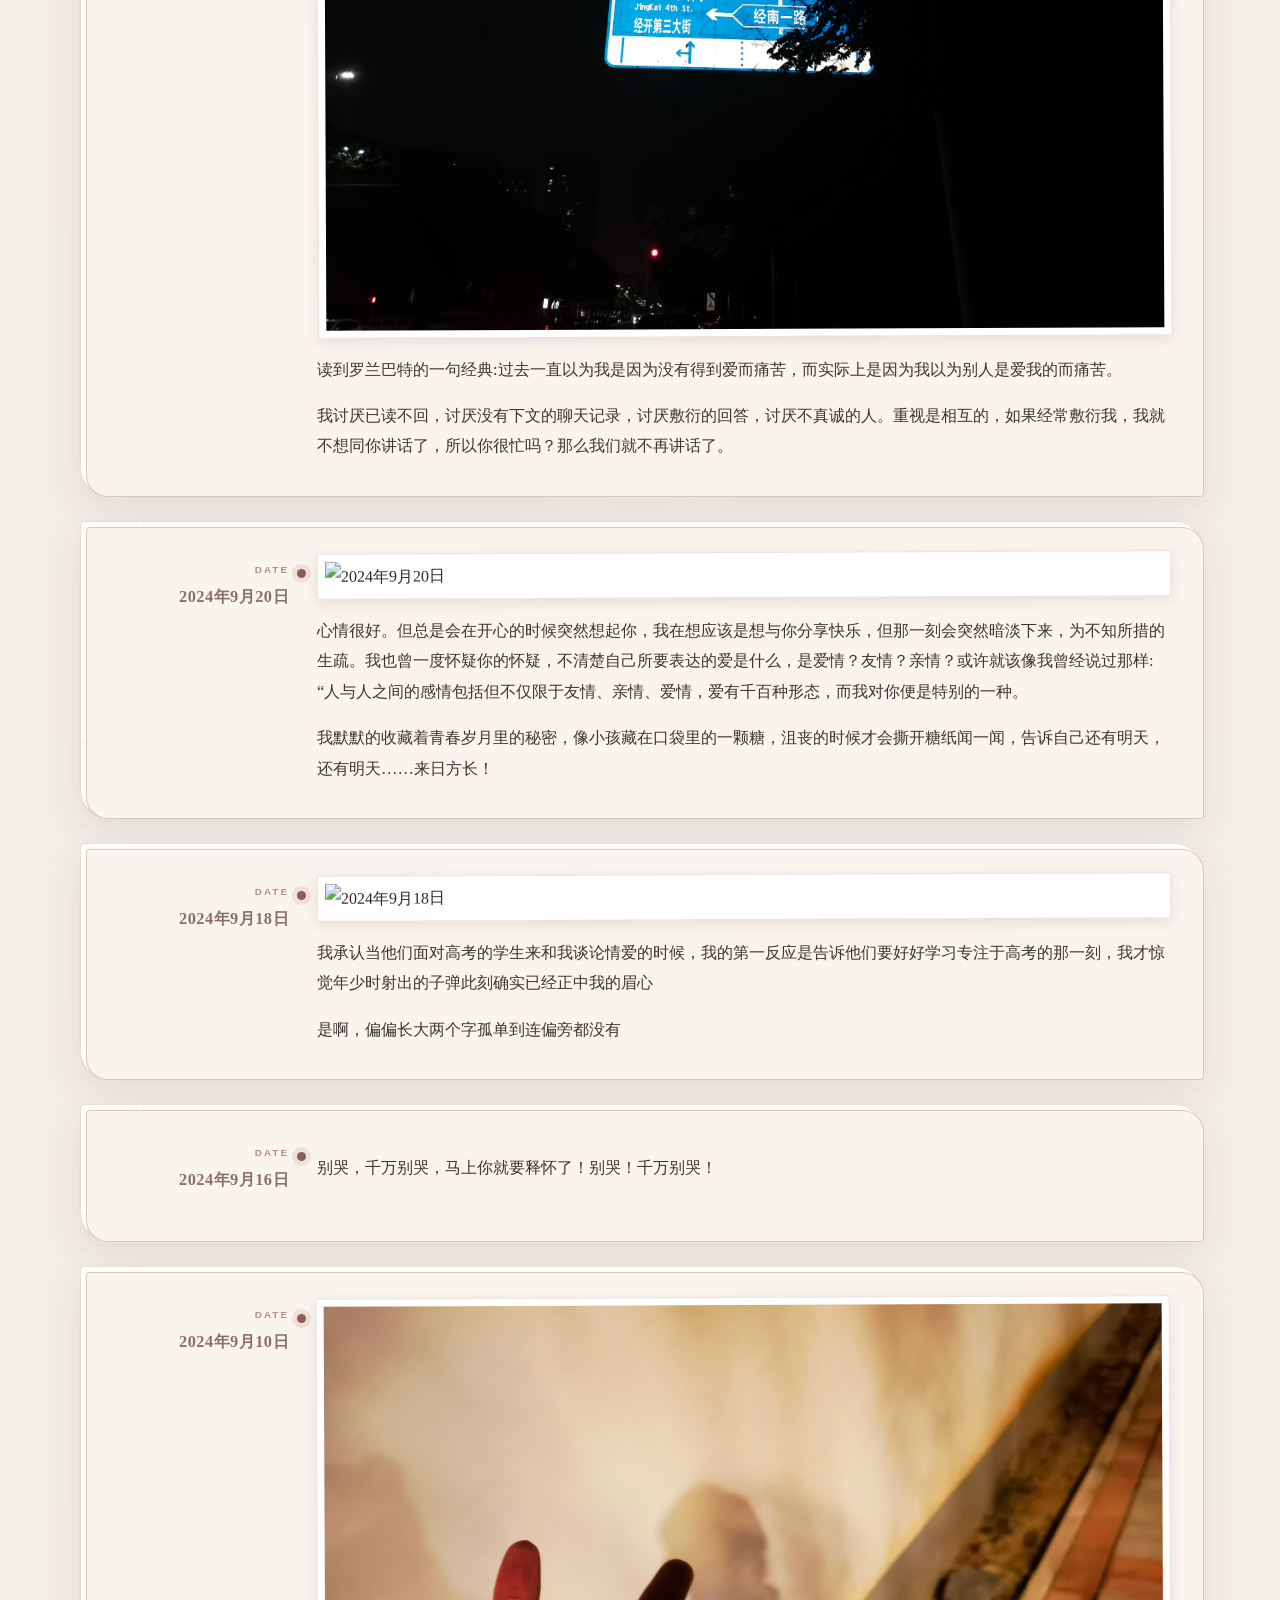
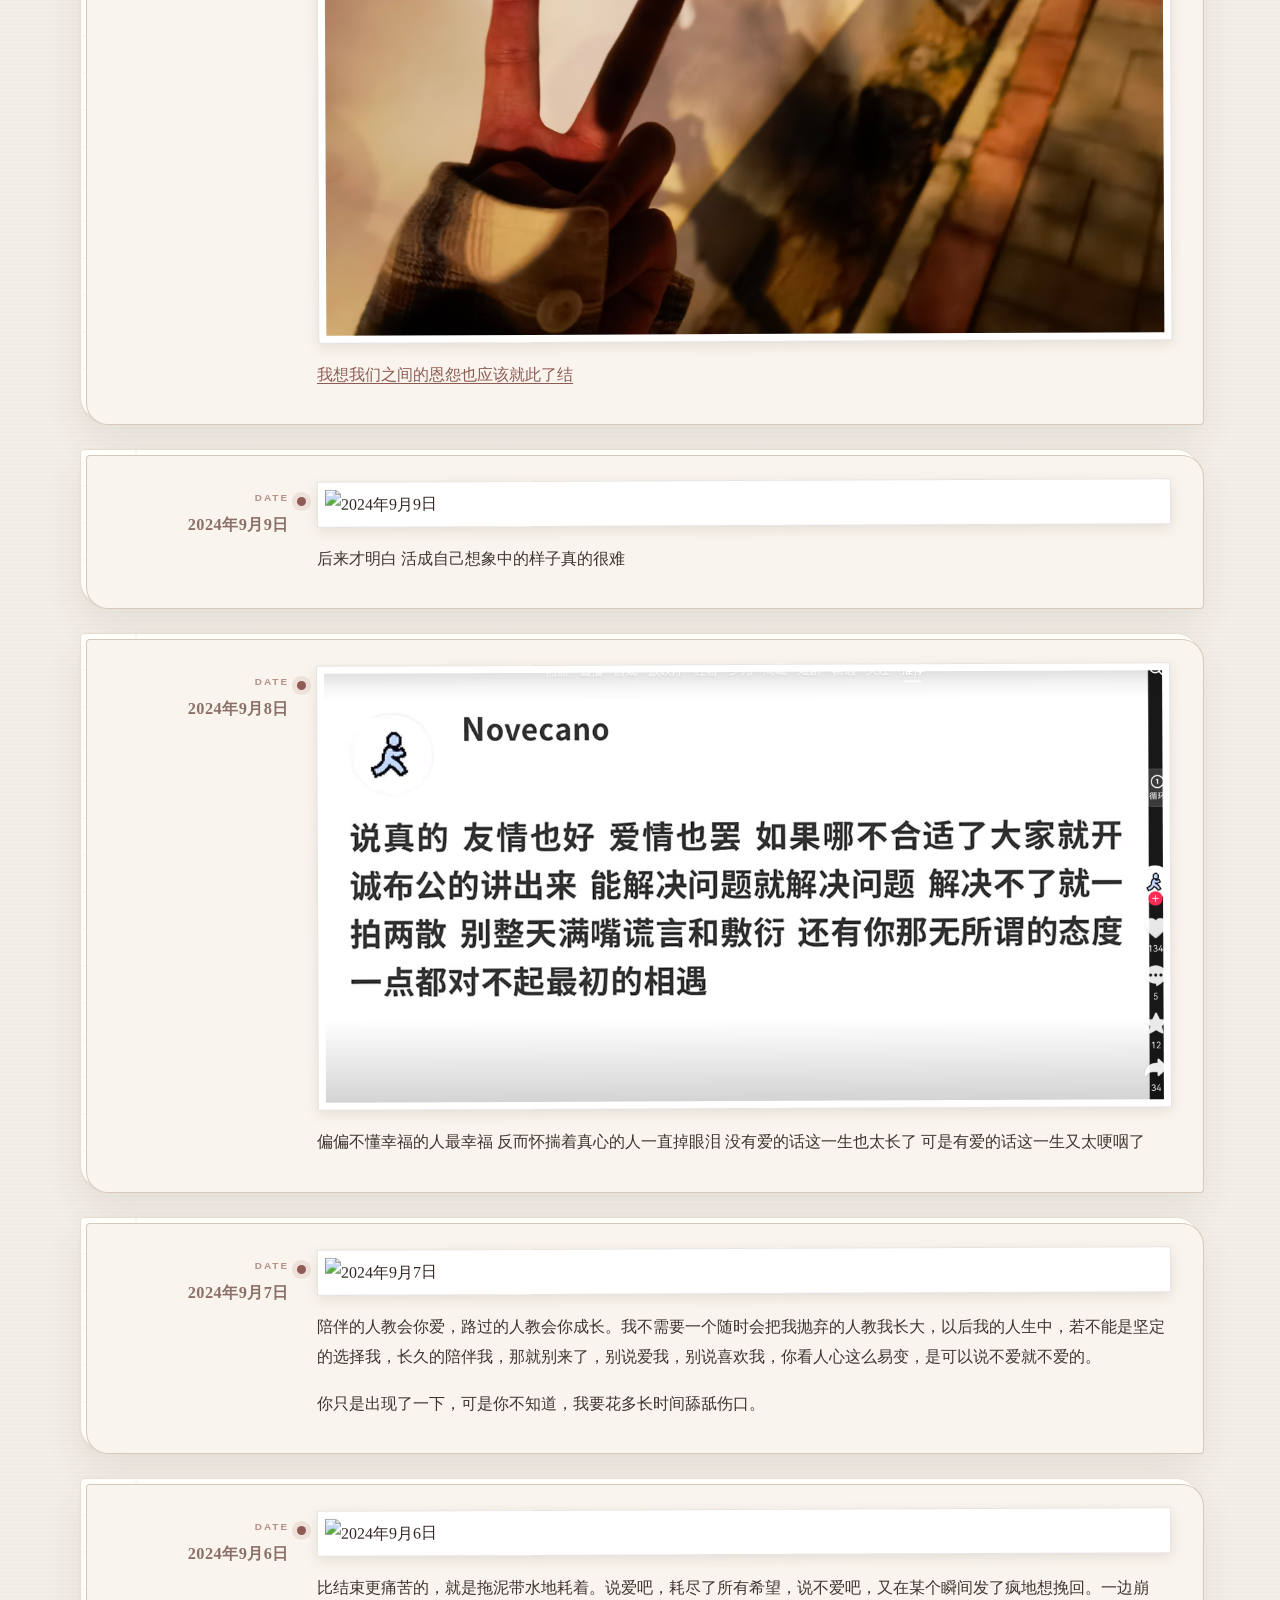
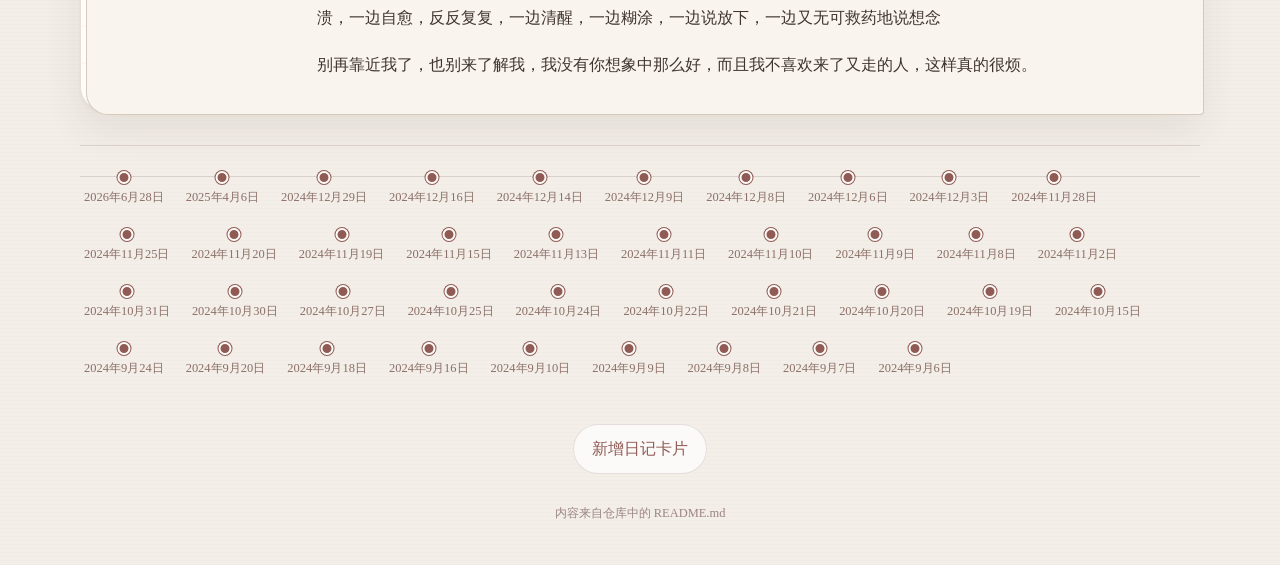
==== commit 535181c1: "Organize frontend pages and assets under frontend/ with root compatibility redirects" ====
--- a/index.html
+++ b/index.html
@@ -3,48 +3,11 @@
   <head>
     <meta charset="utf-8" />
     <meta name="viewport" content="width=device-width, initial-scale=1" />
-    <meta name="theme-color" content="#f5f0ec" />
-    <meta name="description" content="按日期整理的照片与文字记录。" />
-    <title>情绪日记 · 时间线</title>
-    <link rel="stylesheet" href="./styles.css" />
-    <link rel="stylesheet" href="./timeline.css" />
+    <meta http-equiv="refresh" content="0; url=./frontend/index.html" />
+    <title>情绪日记</title>
+    <script>window.location.replace('./frontend/index.html');</script>
   </head>
   <body>
-    <div class="page-shell">
-      <header class="topbar">
-        <p class="eyebrow">A PERSONAL JOURNAL</p>
-        <h1>情绪日记</h1>
-        <p class="subtitle">照片与文字，记下走过的日子</p>
-      </header>
-
-      <section class="controls" aria-label="日记筛选">
-        <label class="month-filter">
-          <span>按月份查看</span>
-          <select id="month-filter" aria-label="按月份筛选"></select>
-        </label>
-        <p id="page-status" class="page-status" aria-live="polite"></p>
-      </section>
-
-      <div class="journal-layout">
-        <main id="timeline" class="timeline" aria-live="polite"></main>
-        <nav id="date-timeline" class="date-timeline" aria-label="日记日期时间线"></nav>
-      </div>
-
-      <p class="editor-link-wrap">
-        <a class="editor-link" href="./editor.html">新增日记卡片</a>
-      </p>
-
-      <footer class="footer">内容来自仓库中的 README.md</footer>
-    </div>
-
-    <dialog id="lightbox" class="lightbox" aria-label="照片预览">
-      <button id="lightbox-close" class="lightbox-close" type="button" aria-label="关闭照片预览">×</button>
-      <button id="lightbox-prev" class="lightbox-arrow lightbox-prev" type="button" aria-label="上一张照片">‹</button>
-      <img id="lightbox-image" alt="照片放大预览" />
-      <button id="lightbox-next" class="lightbox-arrow lightbox-next" type="button" aria-label="下一张照片">›</button>
-      <p id="lightbox-caption" class="lightbox-caption"></p>
-    </dialog>
-
-    <script src="./script.js" defer></script>
+    <p>正在打开<a href="./frontend/index.html">情绪日记</a>…</p>
   </body>
 </html>
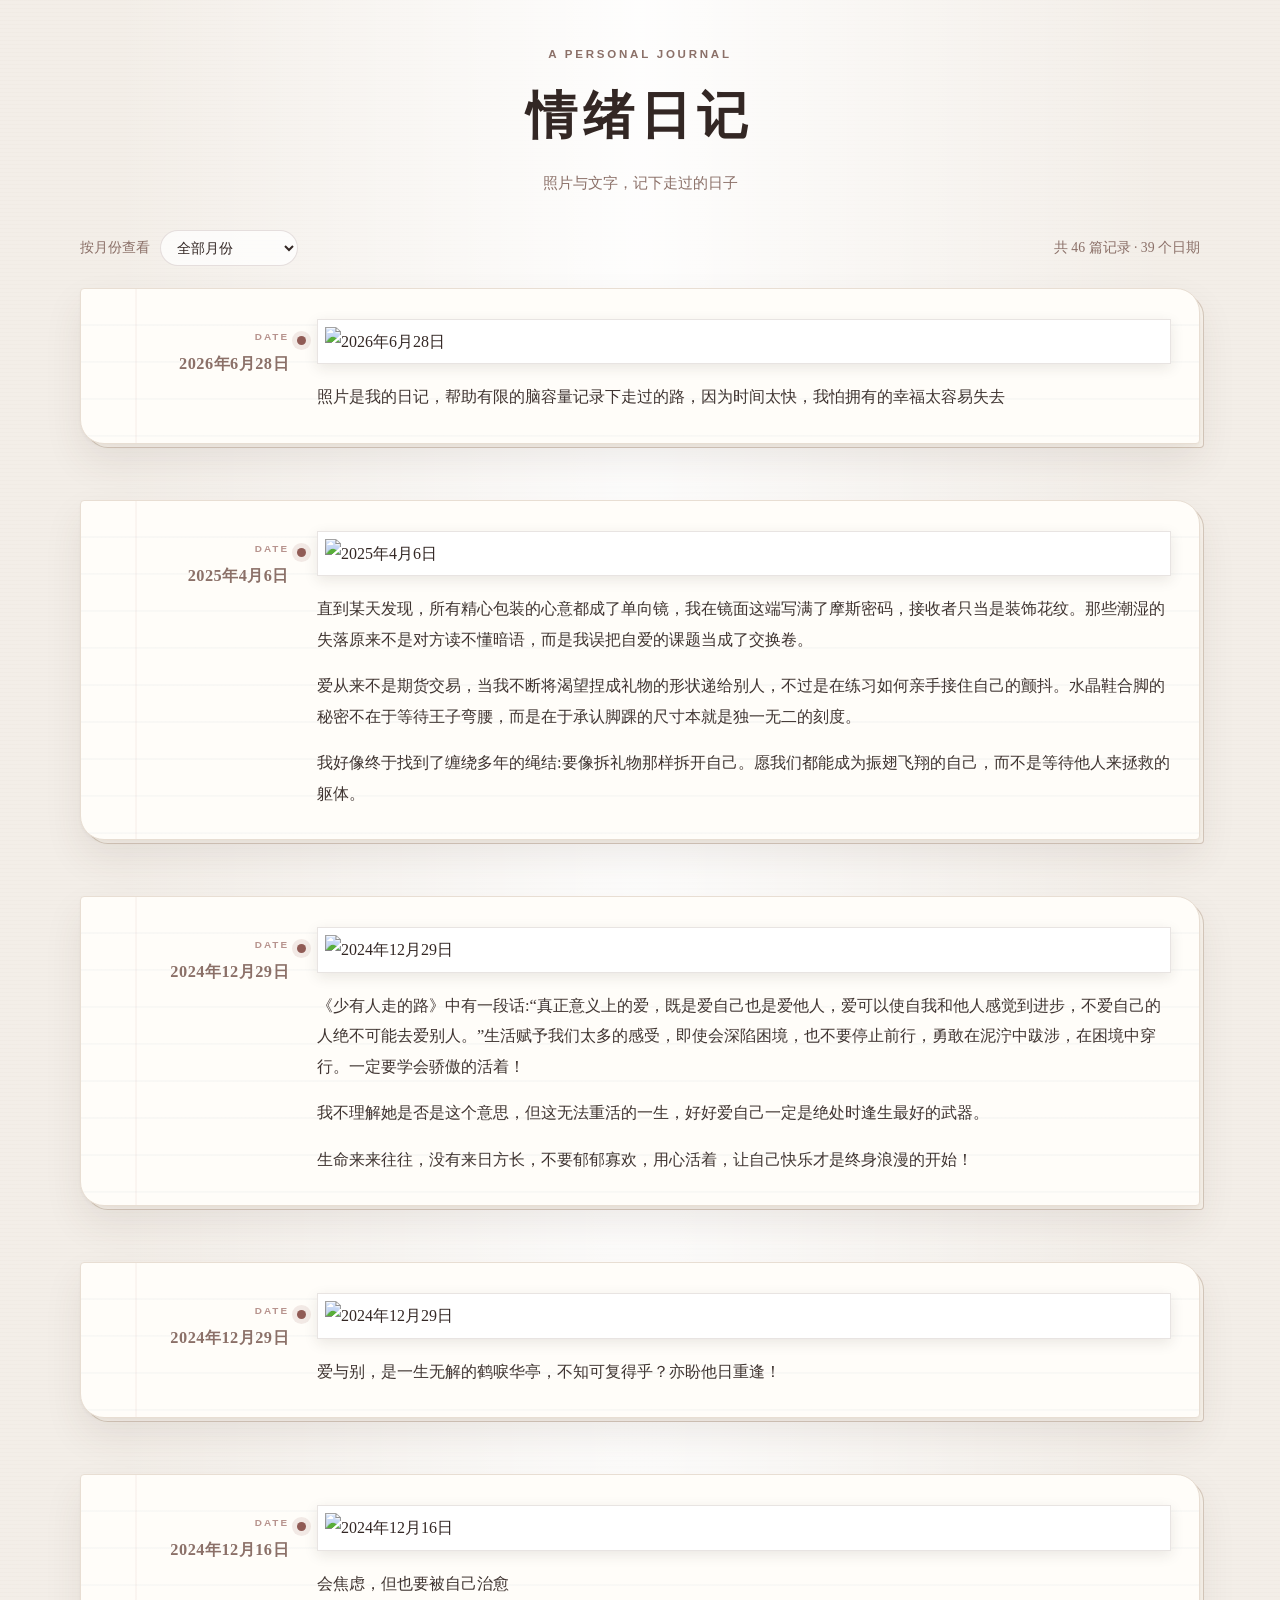
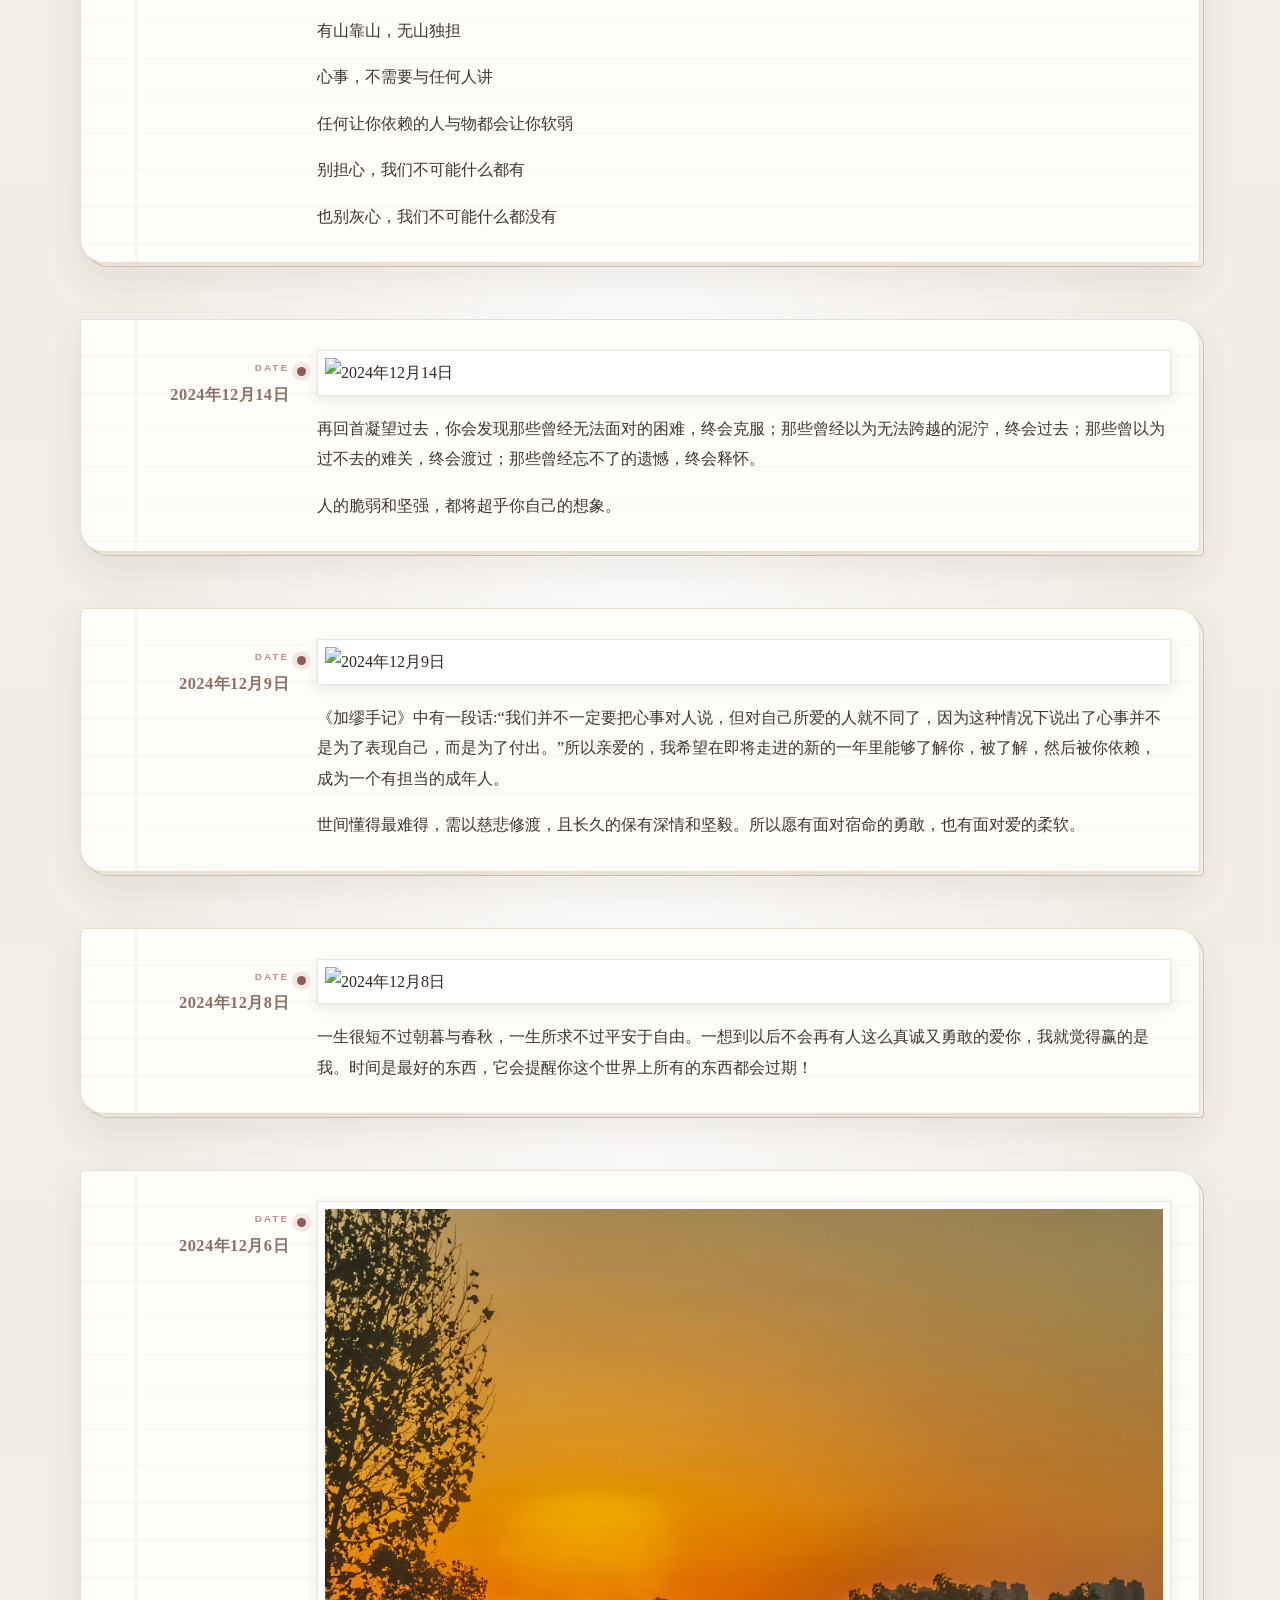
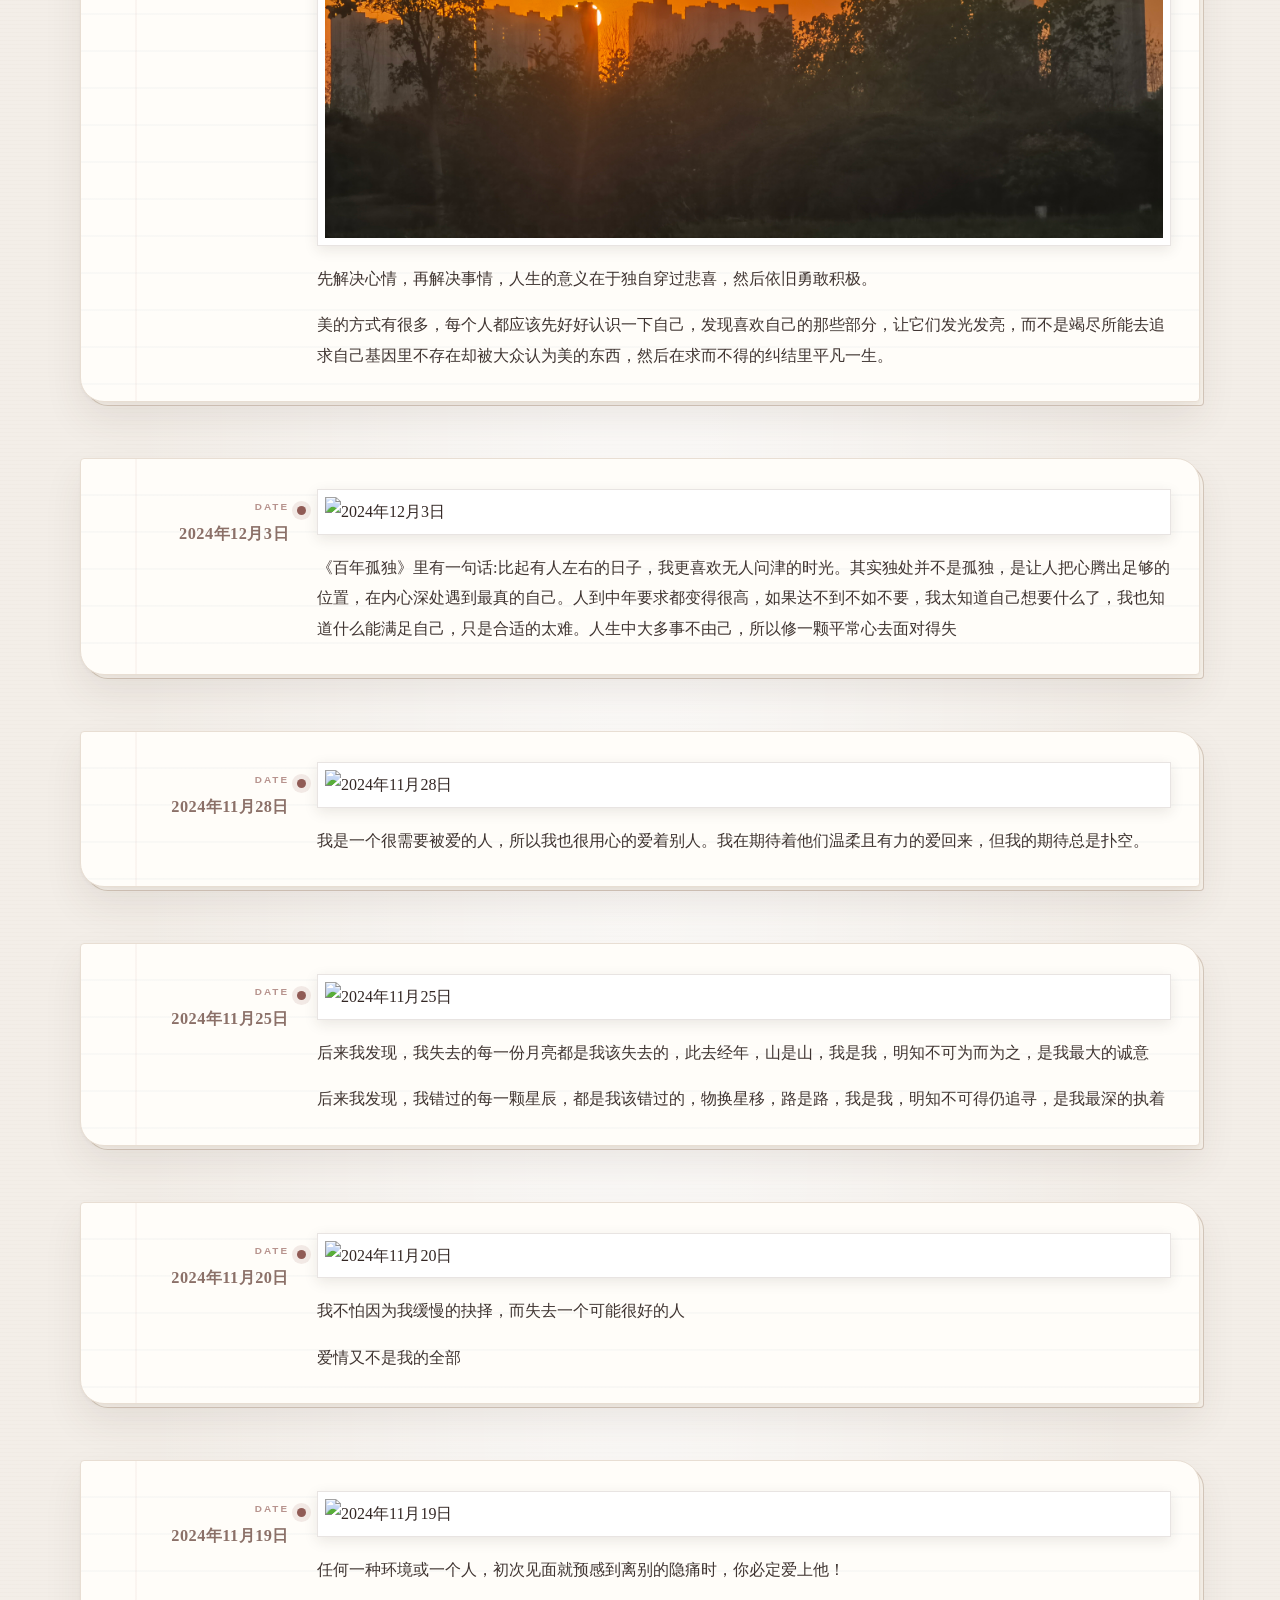
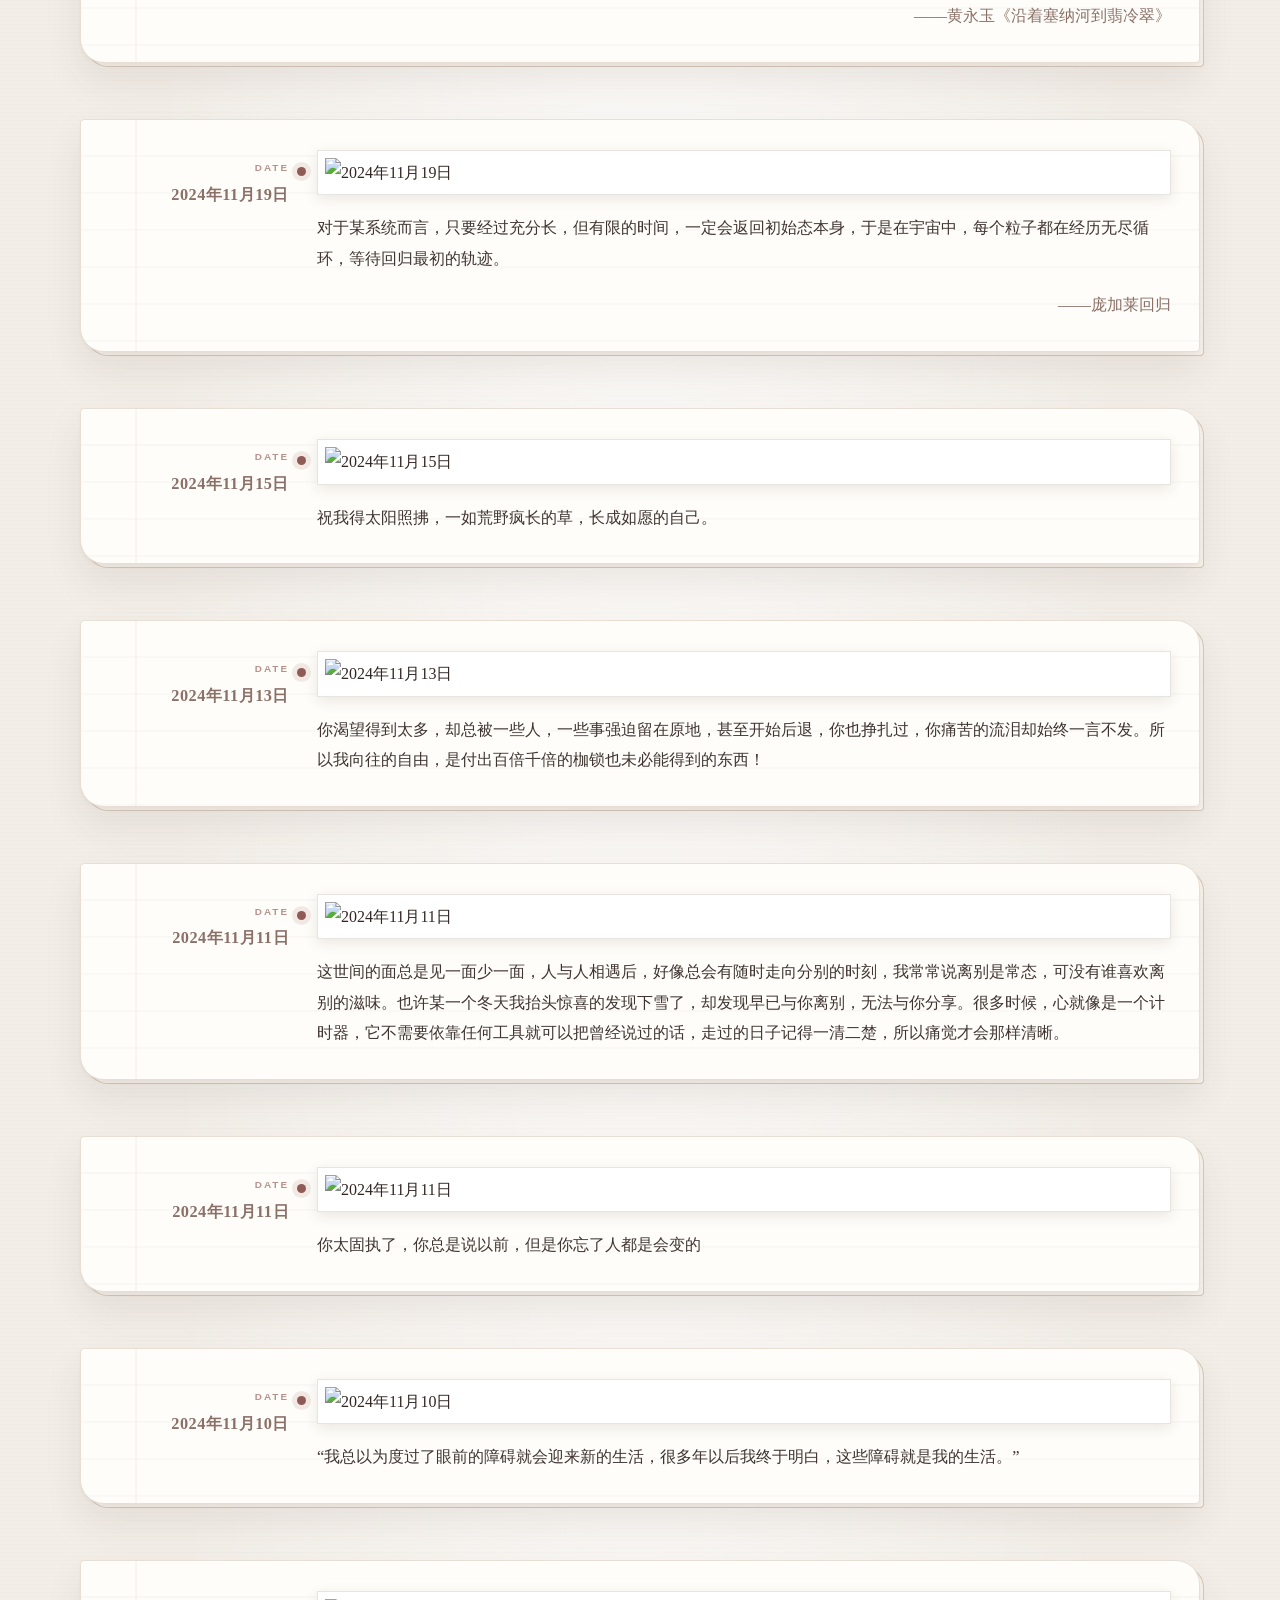
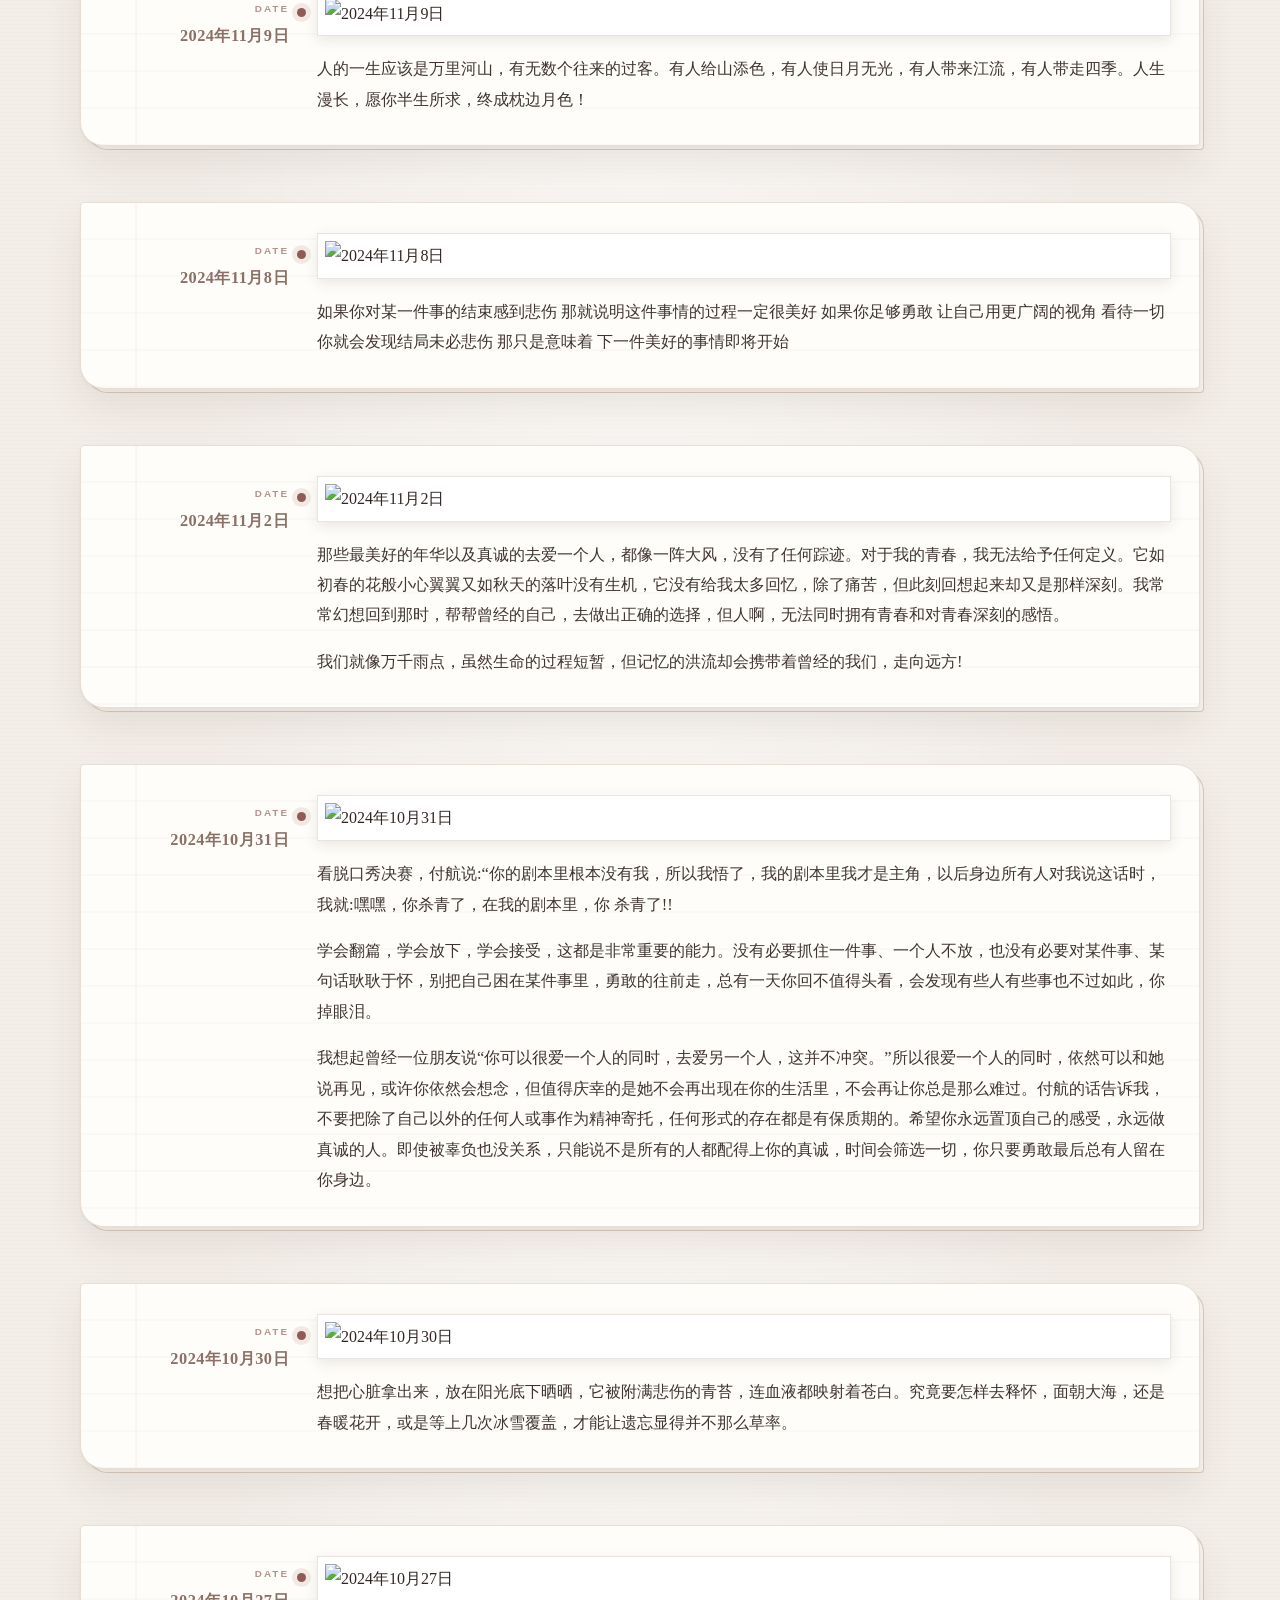
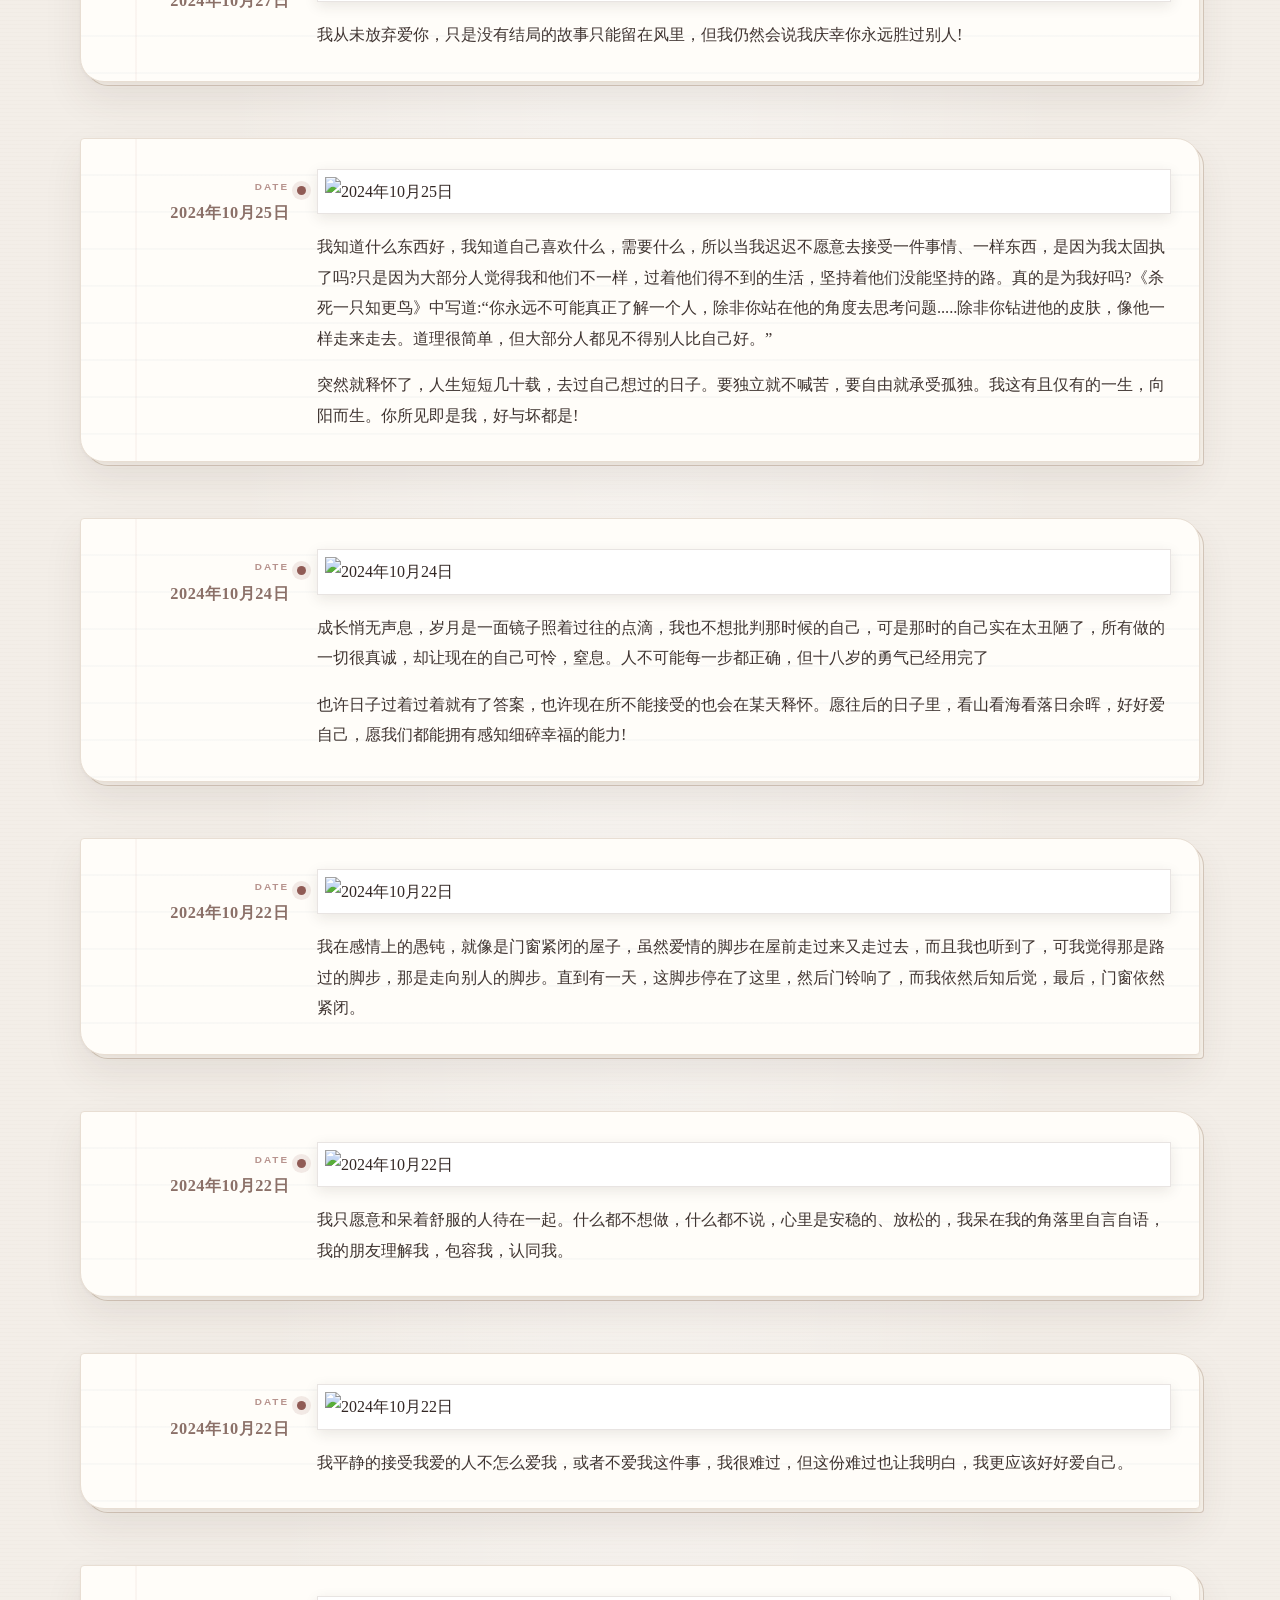
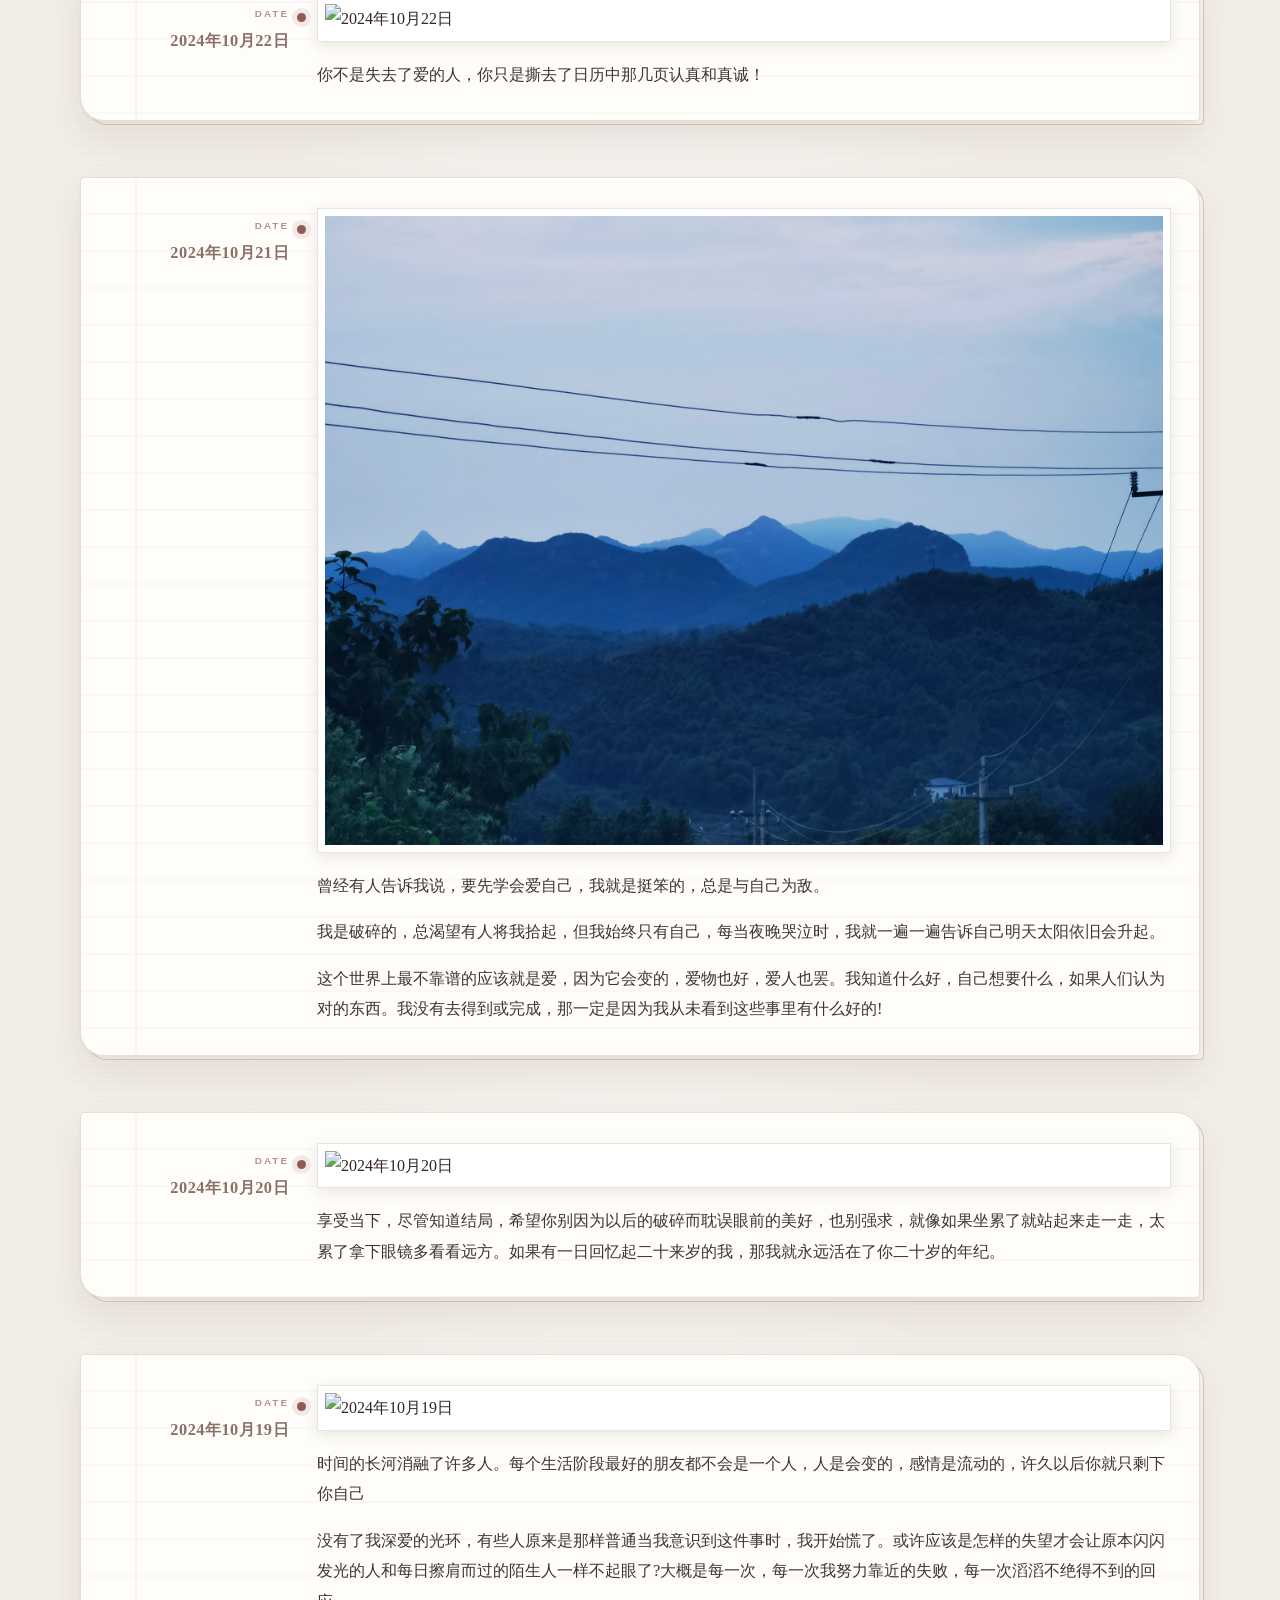
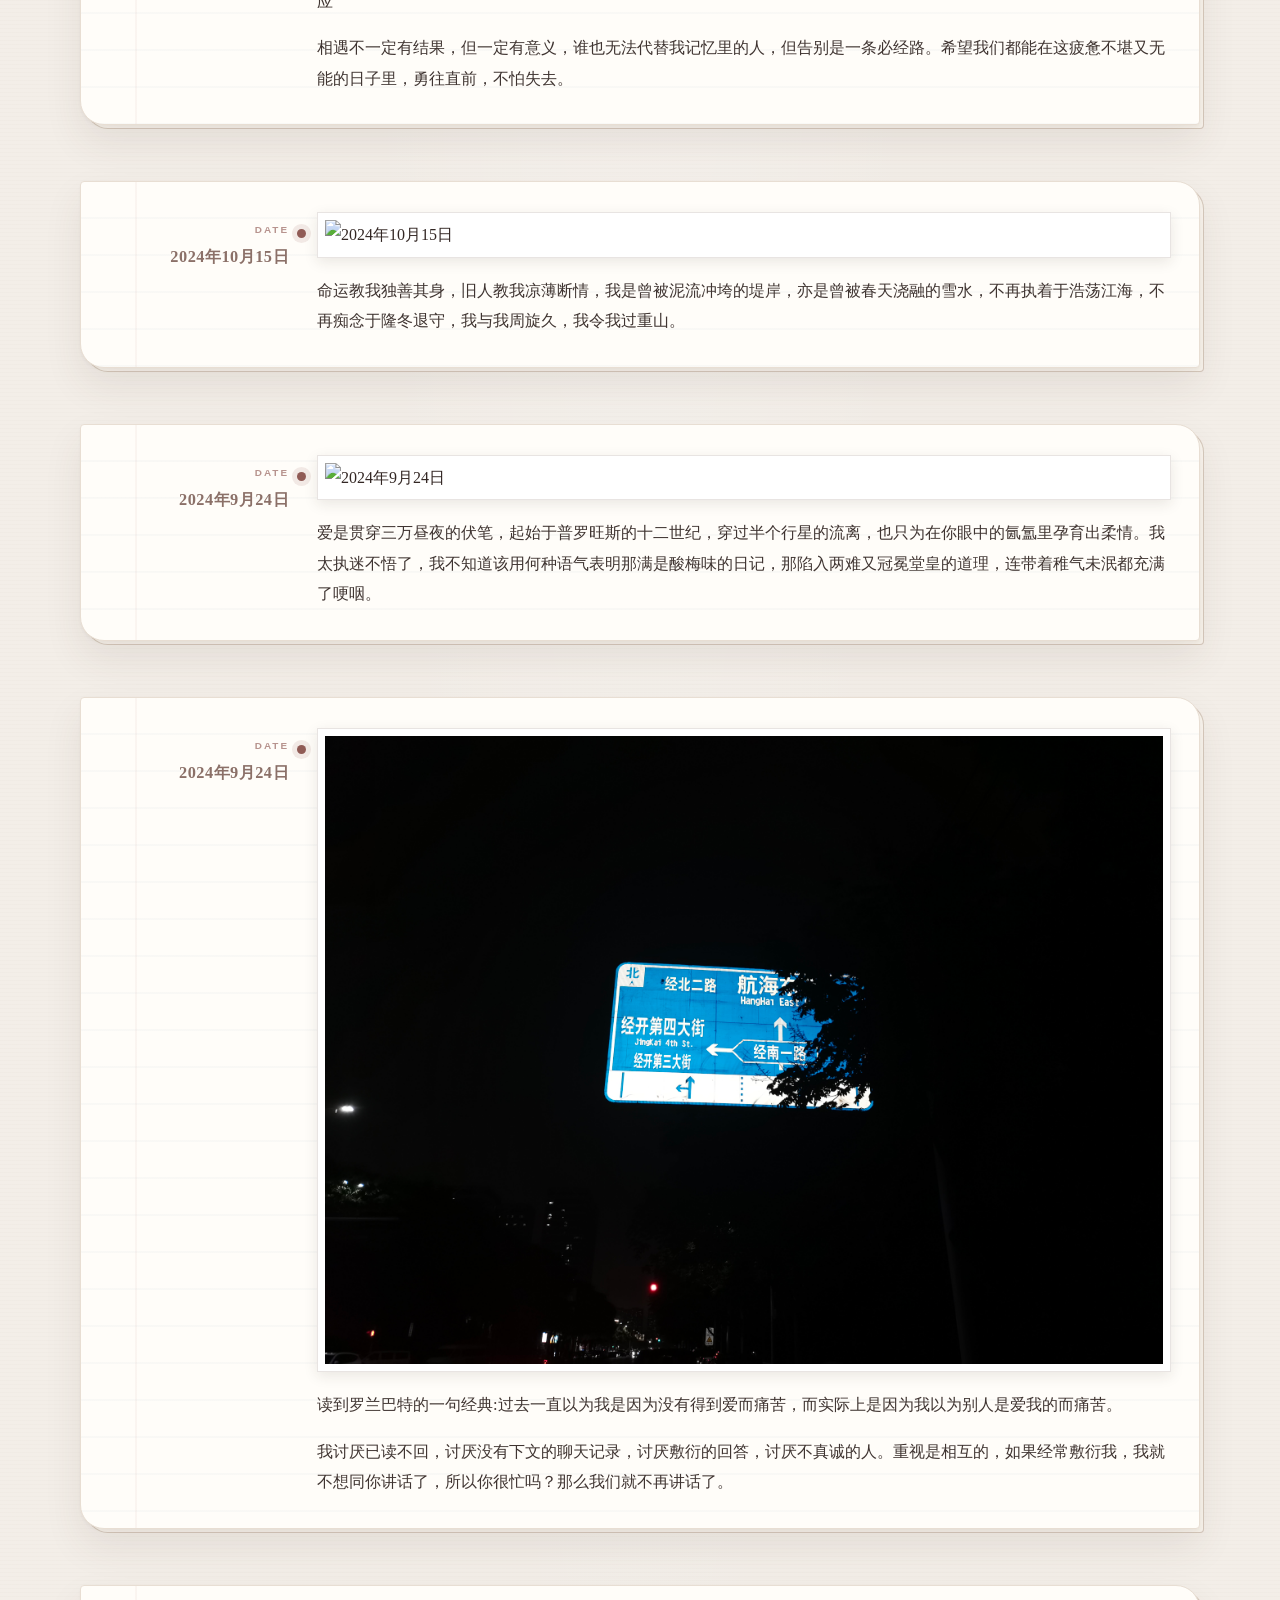
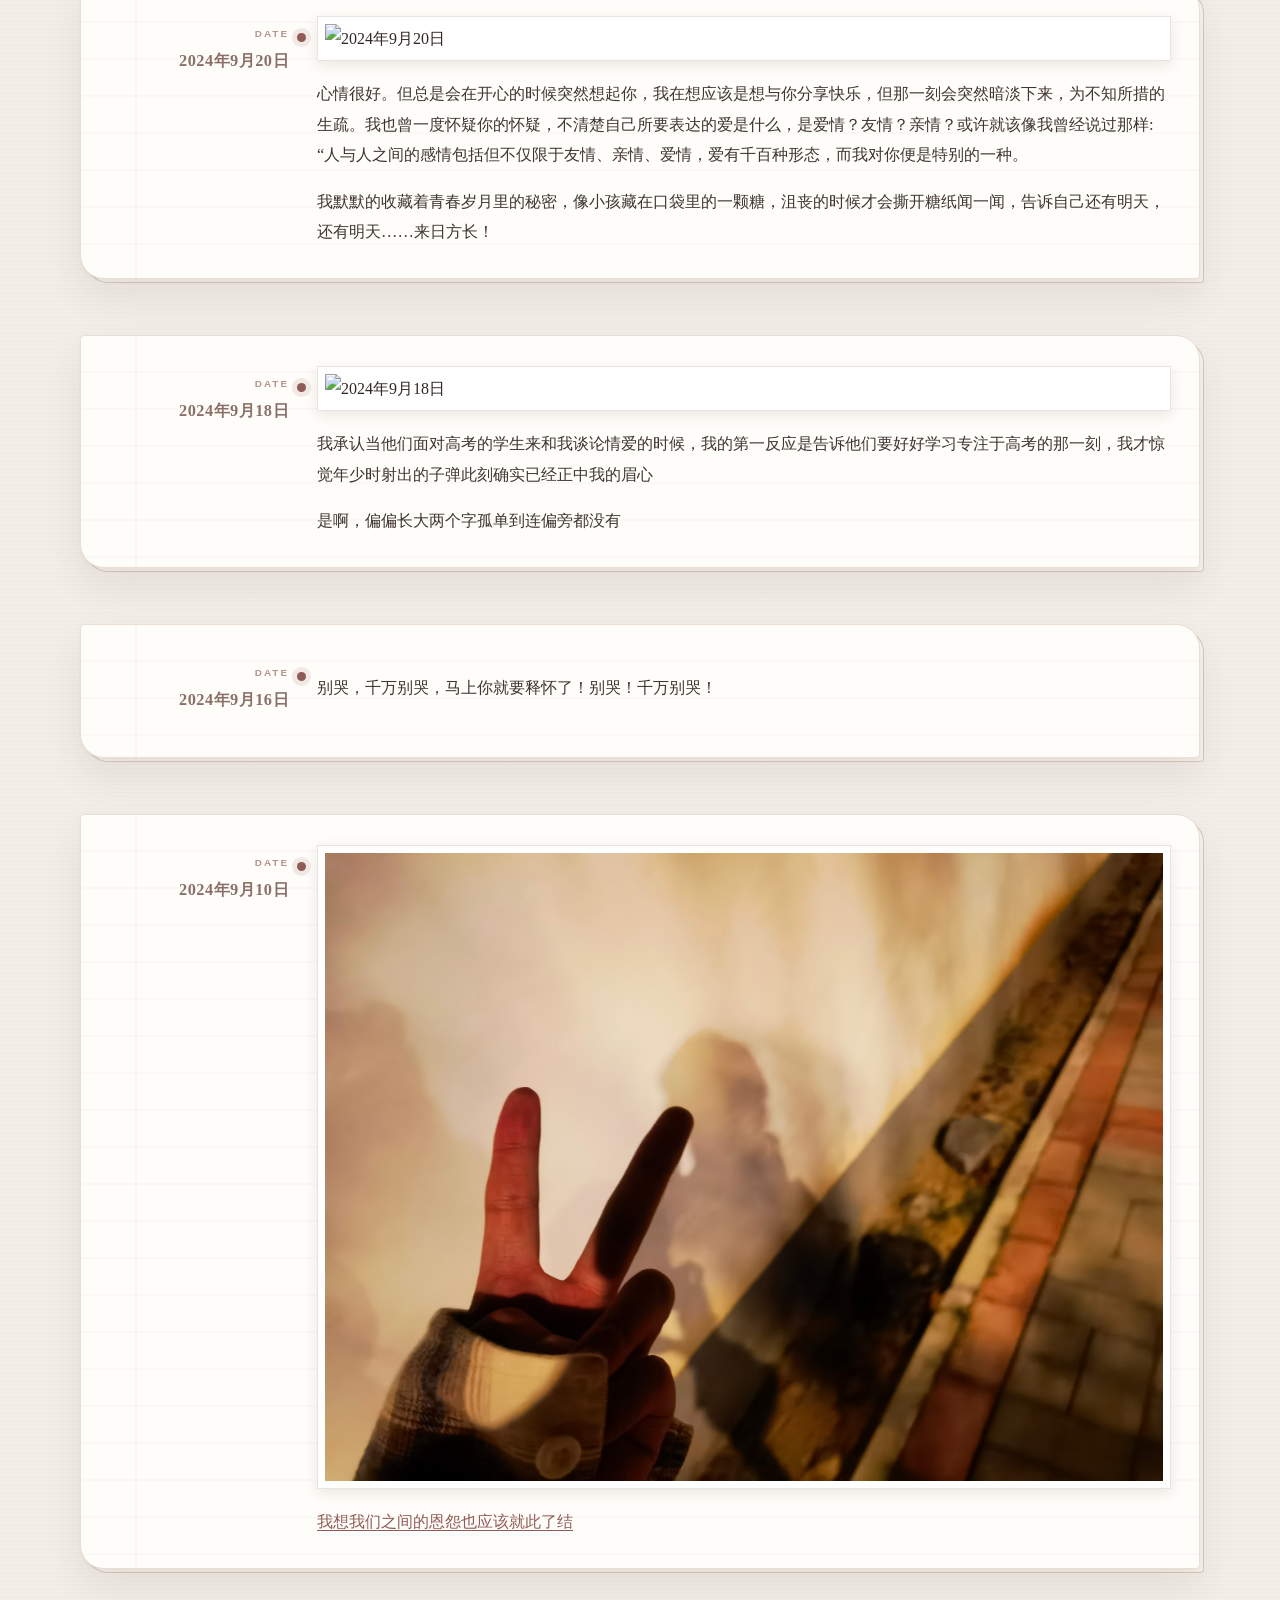
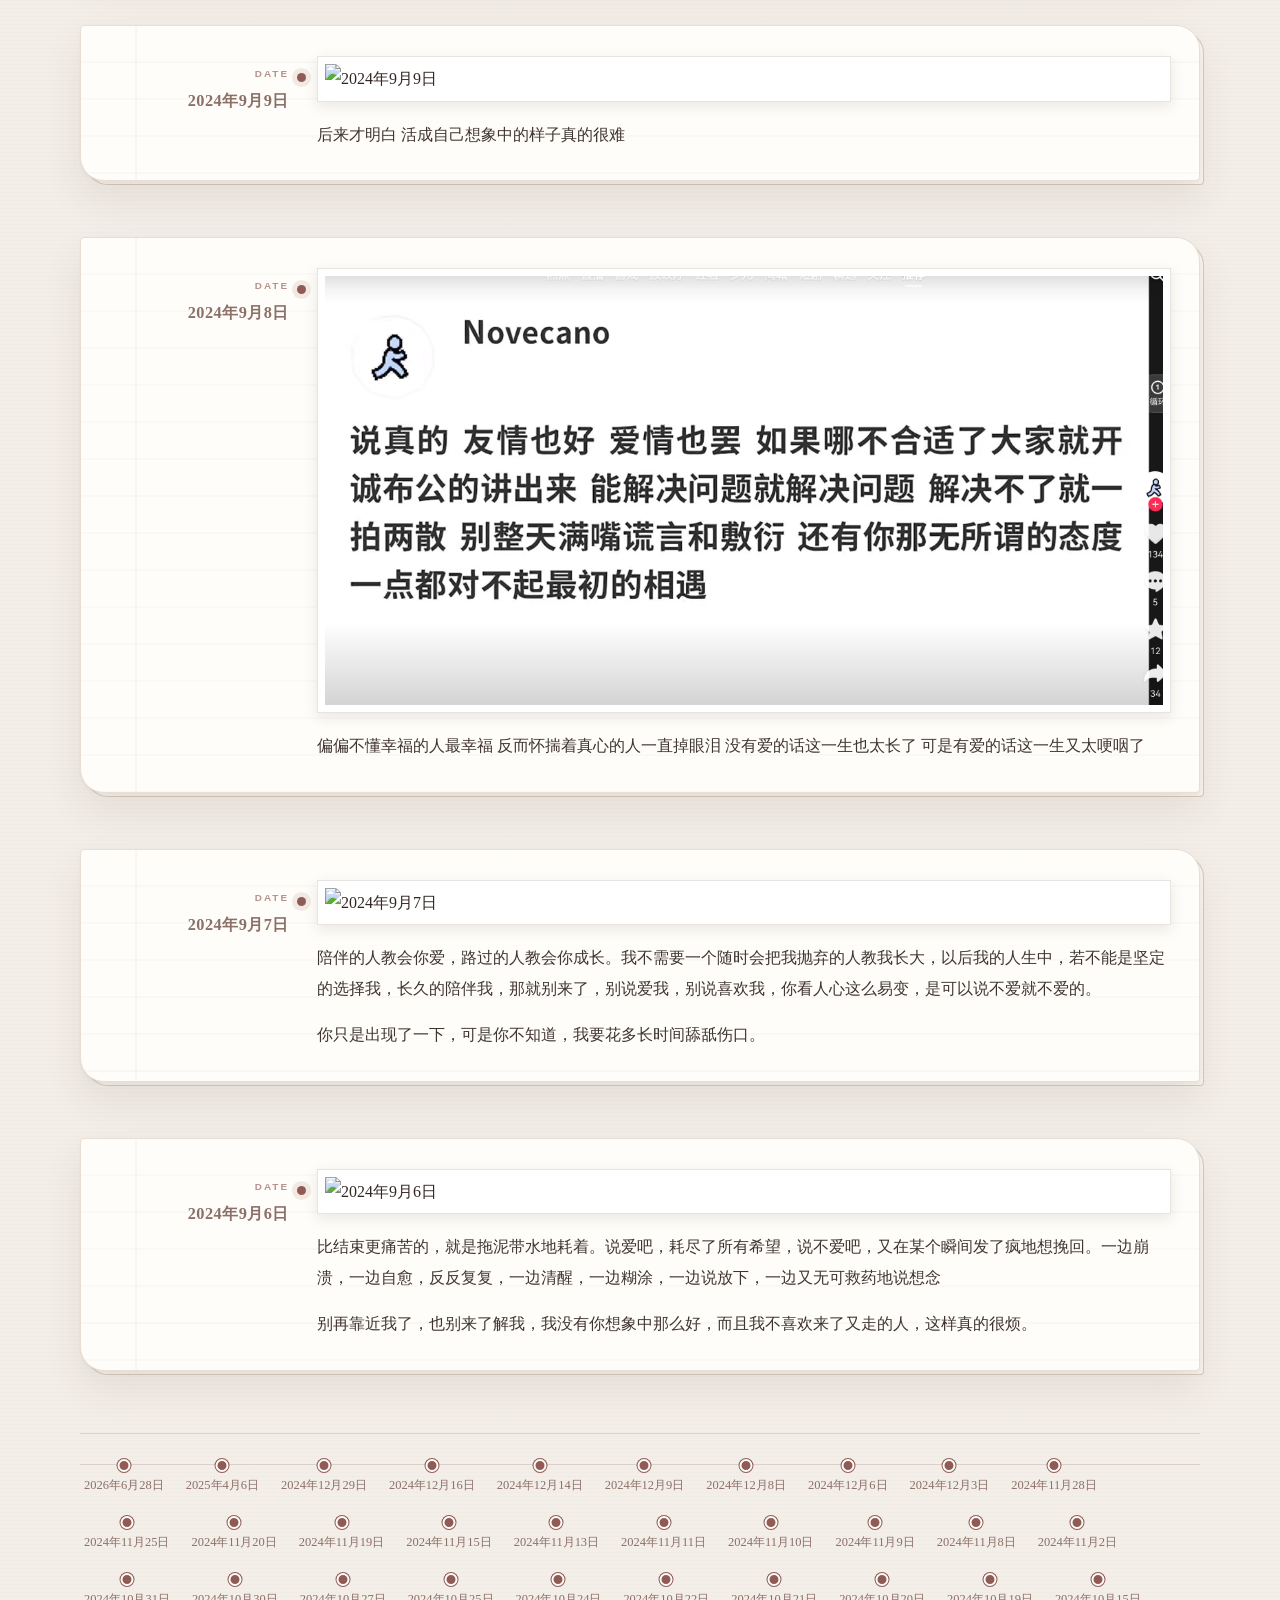
==== commit 3188e26b: "refactor(frontend): group pages/styles/scripts and fix relative paths for repo structure commit" ====
--- a/index.html
+++ b/index.html
@@ -3,11 +3,11 @@
   <head>
     <meta charset="utf-8" />
     <meta name="viewport" content="width=device-width, initial-scale=1" />
-    <meta http-equiv="refresh" content="0; url=./frontend/index.html" />
+    <meta http-equiv="refresh" content="0; url=./frontend/pages/index.html" />
     <title>情绪日记</title>
-    <script>window.location.replace('./frontend/index.html');</script>
+    <script>window.location.replace('./frontend/pages/index.html');</script>
   </head>
   <body>
-    <p>正在打开<a href="./frontend/index.html">情绪日记</a>…</p>
+    <p>正在打开<a href="./frontend/pages/index.html">情绪日记</a>…</p>
   </body>
 </html>
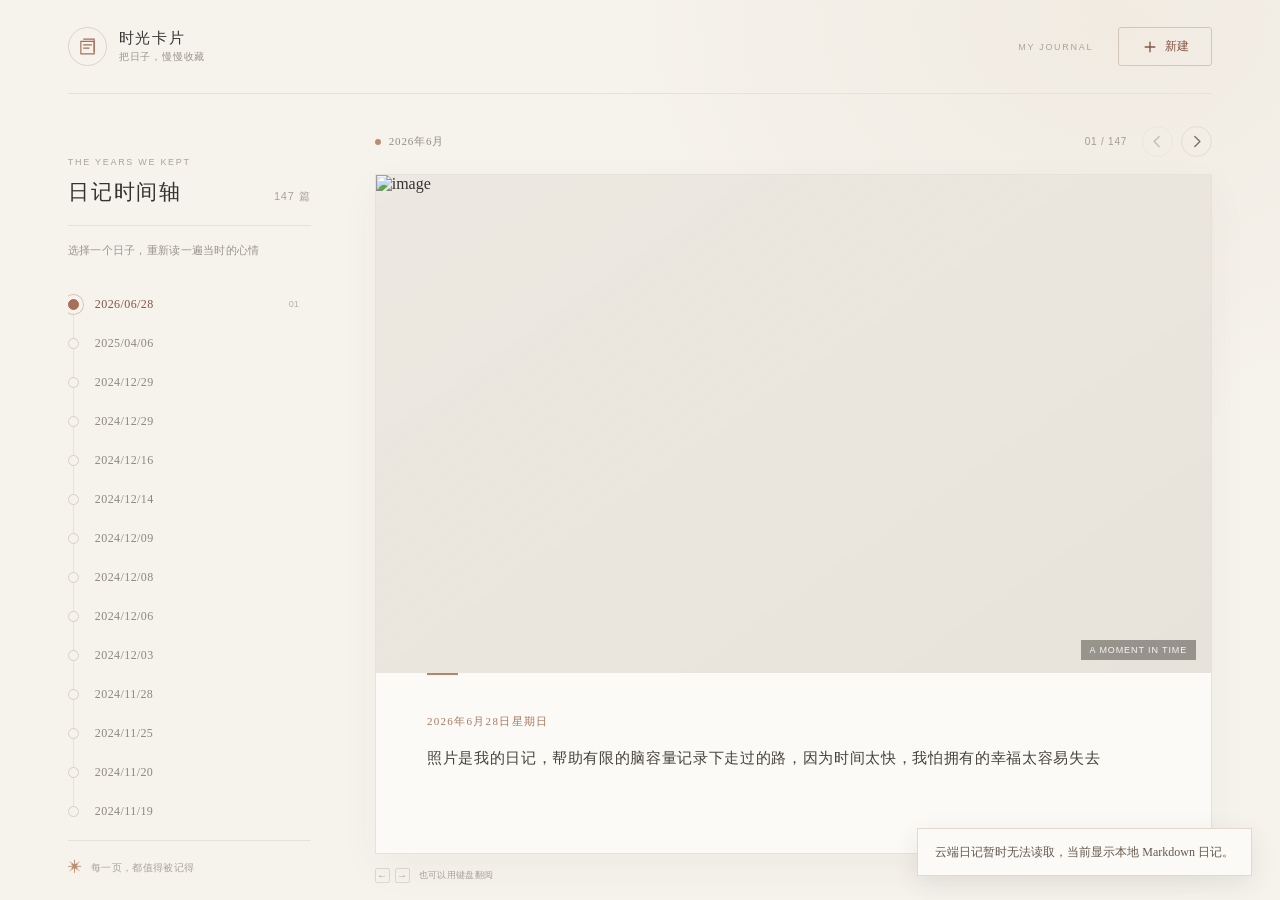
==== commit c57e1bc8: "update pages" ====
--- a/index.html
+++ b/index.html
@@ -1,13 +1,127 @@
 <!doctype html>
 <html lang="zh-CN">
   <head>
-    <meta charset="utf-8" />
-    <meta name="viewport" content="width=device-width, initial-scale=1" />
-    <meta http-equiv="refresh" content="0; url=./frontend/pages/index.html" />
-    <title>情绪日记</title>
-    <script>window.location.replace('./frontend/pages/index.html');</script>
+    <meta charset="UTF-8" />
+    <meta name="viewport" content="width=device-width, initial-scale=1.0" />
+    <meta
+      name="description"
+      content="把写过的日子，一张一张收进时光卡片里。"
+    />
+    <meta name="theme-color" content="#f6f3ed" />
+    <title>时光卡片 · 日记</title>
+    <link rel="stylesheet" href="./pages/css/styles.css" />
+    <script src="./pages/js/app.js" defer></script>
   </head>
   <body>
-    <p>正在打开<a href="./frontend/pages/index.html">情绪日记</a>…</p>
+    <div class="page-shell">
+      <header class="topbar">
+        <a class="brand" href="./" aria-label="时光卡片首页">
+          <span class="brand-mark" aria-hidden="true">
+            <svg viewBox="0 0 32 32" fill="none">
+              <path
+                d="M7.5 9.5h17v16h-17z"
+                stroke="currentColor"
+                stroke-width="1.5"
+              />
+              <path
+                d="M11 6.5h13.5v16M11 14h10m-10 4h7"
+                stroke="currentColor"
+                stroke-linecap="round"
+                stroke-width="1.5"
+              />
+            </svg>
+          </span>
+          <span class="brand-copy">
+            <span class="brand-name">时光卡片</span>
+            <span class="brand-caption">把日子，慢慢收藏</span>
+          </span>
+        </a>
+        <div class="topbar-actions">
+          <span class="collection-label">MY JOURNAL</span>
+          <a class="create-button" id="create-button" href="./pages/html/new.html">
+            <svg viewBox="0 0 20 20" fill="none" aria-hidden="true">
+              <path
+                d="M10 4v12M4 10h12"
+                stroke="currentColor"
+                stroke-linecap="round"
+                stroke-width="1.7"
+              />
+            </svg>
+            <span>新建</span>
+          </a>
+        </div>
+      </header>
+
+      <div class="workspace" id="workspace">
+        <aside class="timeline-panel" aria-label="日记时间轴">
+          <div class="timeline-heading">
+            <div>
+              <p class="eyebrow">THE YEARS WE KEPT</p>
+              <h1>日记时间轴</h1>
+            </div>
+            <span class="entry-count" id="entry-count">—</span>
+          </div>
+          <p class="timeline-hint">选择一个日子，重新读一遍当时的心情</p>
+          <nav class="timeline" id="timeline" aria-label="选择日记"></nav>
+          <div class="timeline-footer">
+            <span class="timeline-footer-mark" aria-hidden="true">✳</span>
+            <span>每一页，都值得被记得</span>
+          </div>
+        </aside>
+
+        <main class="diary-panel" id="diary-panel" aria-live="polite">
+          <div class="diary-toolbar">
+            <div class="reading-label">
+              <span class="reading-dot" aria-hidden="true"></span>
+              <span id="reading-label">正在翻阅</span>
+            </div>
+            <div class="card-navigation">
+              <span class="card-position" id="card-position">— / —</span>
+              <button
+                class="nav-button"
+                id="previous-button"
+                type="button"
+                aria-label="上一张日记卡片"
+                title="上一张"
+              >
+                <svg viewBox="0 0 20 20" fill="none" aria-hidden="true">
+                  <path
+                    d="m12 4-6 6 6 6"
+                    stroke="currentColor"
+                    stroke-linecap="round"
+                    stroke-linejoin="round"
+                    stroke-width="1.6"
+                  />
+                </svg>
+              </button>
+              <button
+                class="nav-button"
+                id="next-button"
+                type="button"
+                aria-label="下一张日记卡片"
+                title="下一张"
+              >
+                <svg viewBox="0 0 20 20" fill="none" aria-hidden="true">
+                  <path
+                    d="m8 4 6 6-6 6"
+                    stroke="currentColor"
+                    stroke-linecap="round"
+                    stroke-linejoin="round"
+                    stroke-width="1.6"
+                  />
+                </svg>
+              </button>
+            </div>
+          </div>
+          <article class="diary-card" id="diary-card"></article>
+          <p class="keyboard-hint">
+            <span>←</span><span>→</span>
+            <span>也可以用键盘翻阅</span>
+          </p>
+        </main>
+      </div>
+
+      <div class="status-message" id="status-message" role="status" hidden></div>
+    </div>
   </body>
 </html>
--- a/pages/css/styles.css
+++ b/pages/css/styles.css
@@ -0,0 +1,719 @@
+:root {
+  color-scheme: light;
+  font-family: "Noto Serif SC", "Songti SC", "SimSun", serif;
+  color: #34332f;
+  background: #f6f3ed;
+  font-synthesis: none;
+  text-rendering: optimizeLegibility;
+  -webkit-font-smoothing: antialiased;
+  -moz-osx-font-smoothing: grayscale;
+  font-optical-sizing: auto;
+  font-weight: 400;
+  --paper: #f6f3ed;
+  --paper-deep: #f0ece4;
+  --ink: #34332f;
+  --muted: #9a958b;
+  --line: #e7e2d9;
+  --accent: #a76e58;
+  --accent-dark: #855543;
+}
+
+* {
+  box-sizing: border-box;
+}
+
+body {
+  min-width: 320px;
+  min-height: 100vh;
+  margin: 0;
+  background:
+    radial-gradient(ellipse at 87% 2%, rgba(220, 202, 180, 0.2), transparent 34rem),
+    var(--paper);
+}
+
+button,
+a {
+  color: inherit;
+  font: inherit;
+}
+
+button {
+  -webkit-tap-highlight-color: transparent;
+}
+
+.page-shell {
+  width: min(1600px, 100%);
+  min-height: 100vh;
+  margin: 0 auto;
+  padding: 0 5.3%;
+}
+
+.topbar {
+  height: 94px;
+  display: flex;
+  align-items: center;
+  justify-content: space-between;
+  border-bottom: 1px solid var(--line);
+}
+
+.brand {
+  display: inline-flex;
+  align-items: center;
+  gap: 12px;
+  text-decoration: none;
+}
+
+.brand-mark {
+  width: 39px;
+  height: 39px;
+  display: grid;
+  place-items: center;
+  color: var(--accent);
+  border: 1px solid #ded3c7;
+  border-radius: 50%;
+}
+
+.brand-mark svg {
+  width: 25px;
+  height: 25px;
+}
+
+.brand-copy {
+  display: grid;
+  gap: 2px;
+}
+
+.brand-name {
+  font-size: 15px;
+  font-weight: 600;
+  letter-spacing: 0.11em;
+}
+
+.brand-caption {
+  color: var(--muted);
+  font-family: "Segoe UI", sans-serif;
+  font-size: 10px;
+  letter-spacing: 0.08em;
+}
+
+.topbar-actions {
+  display: flex;
+  align-items: center;
+  gap: 25px;
+}
+
+.collection-label,
+.eyebrow {
+  color: #aaa399;
+  font-family: "Segoe UI", sans-serif;
+  font-size: 9px;
+  letter-spacing: 0.19em;
+}
+
+.create-button {
+  min-width: 94px;
+  height: 39px;
+  display: inline-flex;
+  align-items: center;
+  justify-content: center;
+  gap: 7px;
+  padding: 0 15px;
+  border: 1px solid #d5c6b8;
+  border-radius: 3px;
+  background: transparent;
+  color: var(--accent-dark);
+  cursor: pointer;
+  font-size: 12px;
+  text-decoration: none;
+  transition:
+    background 180ms ease,
+    border-color 180ms ease,
+    color 180ms ease;
+}
+
+.create-button:hover {
+  border-color: var(--accent);
+  background: var(--accent);
+  color: white;
+}
+
+.create-button svg {
+  width: 16px;
+  height: 16px;
+}
+
+.workspace {
+  height: calc(100vh - 94px);
+  min-height: calc(100vh - 94px);
+  display: grid;
+  grid-template-columns: minmax(190px, 0.58fr) minmax(0, 2fr);
+  gap: clamp(34px, 5vw, 78px);
+}
+
+.timeline-panel {
+  min-height: 0;
+  display: flex;
+  flex-direction: column;
+  padding-top: clamp(44px, 7vh, 78px);
+}
+
+.timeline-heading {
+  display: flex;
+  align-items: end;
+  justify-content: space-between;
+  gap: 14px;
+  padding-bottom: 19px;
+  border-bottom: 1px solid var(--line);
+}
+
+.eyebrow {
+  margin: 0 0 11px;
+}
+
+.timeline-heading h1 {
+  margin: 0;
+  font-size: 21px;
+  font-weight: 500;
+  letter-spacing: 0.09em;
+}
+
+.entry-count {
+  padding-bottom: 2px;
+  color: #aaa399;
+  font-family: "Segoe UI", sans-serif;
+  font-size: 11px;
+  letter-spacing: 0.08em;
+}
+
+.timeline-hint {
+  margin: 15px 0 23px;
+  color: var(--muted);
+  font-size: 11px;
+  letter-spacing: 0.025em;
+  line-height: 1.8;
+}
+
+.timeline {
+  position: relative;
+  min-height: 80px;
+  flex: 1;
+  overflow: auto;
+  padding: 1px 5px 25px 0;
+  scrollbar-color: #d7cfc4 transparent;
+  scrollbar-width: thin;
+}
+
+.timeline::before {
+  position: absolute;
+  top: 9px;
+  bottom: 28px;
+  left: 5px;
+  width: 1px;
+  background: var(--line);
+  content: "";
+}
+
+.timeline-item {
+  position: relative;
+  width: 100%;
+  min-height: 39px;
+  display: flex;
+  align-items: center;
+  gap: 16px;
+  padding: 6px 7px 6px 0;
+  border: 0;
+  background: transparent;
+  color: #8d887e;
+  cursor: pointer;
+  text-align: left;
+  transition: color 160ms ease;
+}
+
+.timeline-item:hover,
+.timeline-item[aria-current="date"] {
+  color: var(--accent-dark);
+}
+
+.timeline-marker {
+  z-index: 1;
+  width: 11px;
+  height: 11px;
+  flex: 0 0 11px;
+  margin-left: 0;
+  border: 1px solid #d7cfc4;
+  border-radius: 50%;
+  background: var(--paper);
+  transition:
+    background 160ms ease,
+    border-color 160ms ease,
+    box-shadow 160ms ease;
+}
+
+.timeline-item[aria-current="date"] .timeline-marker {
+  border-color: var(--accent);
+  background: var(--accent);
+  box-shadow: 0 0 0 4px var(--paper), 0 0 0 5px #d9c6b9;
+}
+
+.timeline-date {
+  overflow: hidden;
+  font-family: "Segoe UI", "Noto Serif SC", serif;
+  font-size: 12px;
+  letter-spacing: 0.035em;
+  text-overflow: ellipsis;
+  white-space: nowrap;
+}
+
+.timeline-index {
+  margin-left: auto;
+  color: #b7b1a7;
+  font-family: "Segoe UI", sans-serif;
+  font-size: 9px;
+  opacity: 0;
+  transition: opacity 160ms ease;
+}
+
+.timeline-item:hover .timeline-index,
+.timeline-item[aria-current="date"] .timeline-index {
+  opacity: 1;
+}
+
+.timeline-footer {
+  display: flex;
+  align-items: center;
+  gap: 9px;
+  padding: 19px 0 24px;
+  border-top: 1px solid var(--line);
+  color: #aaa399;
+  font-size: 10px;
+  letter-spacing: 0.03em;
+}
+
+.timeline-footer-mark {
+  color: #ba8c70;
+  font-size: 14px;
+}
+
+.diary-panel {
+  min-width: 0;
+  display: flex;
+  flex-direction: column;
+  padding: 29px 0 17px;
+}
+
+.diary-toolbar {
+  min-height: 37px;
+  display: flex;
+  align-items: center;
+  justify-content: space-between;
+  gap: 15px;
+  margin-bottom: 14px;
+}
+
+.reading-label {
+  display: inline-flex;
+  align-items: center;
+  gap: 8px;
+  color: #928c82;
+  font-size: 11px;
+  letter-spacing: 0.08em;
+}
+
+.reading-dot {
+  width: 6px;
+  height: 6px;
+  border-radius: 50%;
+  background: #bd8c70;
+}
+
+.card-navigation {
+  display: flex;
+  align-items: center;
+  gap: 8px;
+}
+
+.card-position {
+  margin-right: 7px;
+  color: #a39d93;
+  font-family: "Segoe UI", sans-serif;
+  font-size: 10px;
+  letter-spacing: 0.08em;
+}
+
+.nav-button {
+  width: 31px;
+  height: 31px;
+  display: grid;
+  place-items: center;
+  padding: 0;
+  border: 1px solid #e3ddd3;
+  border-radius: 50%;
+  background: transparent;
+  color: #777168;
+  cursor: pointer;
+  transition:
+    border-color 160ms ease,
+    color 160ms ease,
+    background 160ms ease;
+}
+
+.nav-button:hover:not(:disabled) {
+  border-color: #c9ad9c;
+  background: white;
+  color: var(--accent-dark);
+}
+
+.nav-button:disabled {
+  cursor: default;
+  opacity: 0.38;
+}
+
+.nav-button svg {
+  width: 17px;
+  height: 17px;
+}
+
+.diary-card {
+  min-height: 0;
+  flex: 1;
+  display: grid;
+  grid-template-rows: minmax(0, 1fr) auto;
+  overflow: hidden;
+  border: 1px solid #e7e2d9;
+  background: rgba(255, 255, 255, 0.54);
+  box-shadow: 0 14px 40px rgba(67, 55, 39, 0.045);
+  animation: card-arrive 300ms ease both;
+}
+
+.photo-wrap {
+  position: relative;
+  min-height: 250px;
+  display: grid;
+  place-items: center;
+  overflow: hidden;
+  background:
+    linear-gradient(145deg, rgba(255, 255, 255, 0.2), transparent),
+    #e8e3da;
+}
+
+.diary-photo {
+  width: 100%;
+  height: 100%;
+  display: block;
+  object-fit: contain;
+}
+
+.photo-caption {
+  position: absolute;
+  right: 15px;
+  bottom: 13px;
+  padding: 5px 9px;
+  background: rgba(38, 36, 32, 0.42);
+  color: rgba(255, 255, 255, 0.92);
+  font-family: "Segoe UI", sans-serif;
+  font-size: 9px;
+  letter-spacing: 0.1em;
+}
+
+.entry-copy {
+  position: relative;
+  min-height: 180px;
+  padding: clamp(23px, 3.2vw, 42px) clamp(24px, 4vw, 60px) 28px;
+  background: #fbfaf7;
+}
+
+.entry-copy::before {
+  position: absolute;
+  top: 0;
+  left: clamp(24px, 4vw, 60px);
+  width: 31px;
+  height: 2px;
+  background: #b7856b;
+  content: "";
+}
+
+.entry-date {
+  margin: 0 0 15px;
+  color: #a97861;
+  font-family: "Segoe UI", "Noto Serif SC", serif;
+  font-size: 11px;
+  letter-spacing: 0.12em;
+}
+
+.entry-text {
+  max-height: 26vh;
+  overflow: auto;
+  margin: 0;
+  color: #45413b;
+  font-size: clamp(14px, 1.15vw, 16px);
+  font-weight: 400;
+  letter-spacing: 0.045em;
+  line-height: 2;
+  white-space: pre-line;
+  scrollbar-color: #d7cfc4 transparent;
+  scrollbar-width: thin;
+}
+
+.empty-copy {
+  color: var(--muted);
+  font-size: 13px;
+  line-height: 1.9;
+}
+
+.keyboard-hint {
+  display: flex;
+  align-items: center;
+  gap: 5px;
+  margin: 14px 0 0;
+  color: #aaa399;
+  font-family: "Segoe UI", "Noto Serif SC", sans-serif;
+  font-size: 9px;
+  letter-spacing: 0.04em;
+}
+
+.keyboard-hint span:first-child,
+.keyboard-hint span:nth-child(2) {
+  width: 15px;
+  height: 15px;
+  display: grid;
+  place-items: center;
+  border: 1px solid #ded8ce;
+  border-radius: 2px;
+  font-size: 10px;
+}
+
+.keyboard-hint span:last-child {
+  margin-left: 4px;
+}
+
+.status-message {
+  position: fixed;
+  z-index: 5;
+  right: 28px;
+  bottom: 24px;
+  max-width: min(420px, calc(100vw - 32px));
+  padding: 13px 17px;
+  border: 1px solid #e3d8cb;
+  background: #fbfaf7;
+  box-shadow: 0 8px 26px rgba(54, 46, 37, 0.1);
+  color: #65584c;
+  font-size: 12px;
+  line-height: 1.7;
+}
+
+.status-message[hidden] {
+  display: none;
+}
+
+.load-error {
+  grid-column: 1 / -1;
+  align-self: center;
+  padding: 32px;
+  border: 1px solid var(--line);
+  background: #fbfaf7;
+  color: #756d62;
+  line-height: 1.9;
+  text-align: center;
+}
+
+.load-error strong {
+  display: block;
+  margin-bottom: 8px;
+  color: var(--ink);
+  font-size: 16px;
+  font-weight: 500;
+}
+
+@keyframes card-arrive {
+  from {
+    opacity: 0.55;
+    transform: translateY(5px);
+  }
+  to {
+    opacity: 1;
+    transform: translateY(0);
+  }
+}
+
+@media (min-width: 1100px) and (min-height: 800px) {
+  .diary-card {
+    max-height: 77vh;
+  }
+}
+
+@media (max-width: 760px) {
+  body {
+    background:
+      radial-gradient(ellipse at 85% 0, rgba(220, 202, 180, 0.18), transparent 25rem),
+      var(--paper);
+  }
+
+  .page-shell {
+    padding: 0 19px;
+  }
+
+  .topbar {
+    height: 72px;
+  }
+
+  .brand-mark {
+    width: 35px;
+    height: 35px;
+  }
+
+  .brand-name {
+    font-size: 14px;
+  }
+
+  .collection-label {
+    display: none;
+  }
+
+  .create-button {
+    min-width: 78px;
+    height: 36px;
+  }
+
+  .workspace {
+    height: auto;
+    min-height: auto;
+    display: flex;
+    flex-direction: column;
+    gap: 0;
+  }
+
+  .diary-panel {
+    order: 1;
+    padding: 20px 0 0;
+  }
+
+  .diary-toolbar {
+    margin-bottom: 12px;
+  }
+
+  .diary-card {
+    flex: none;
+    grid-template-rows: auto auto;
+  }
+
+  .photo-wrap {
+    min-height: 220px;
+    height: min(57vh, 470px);
+  }
+
+  .entry-copy {
+    min-height: 155px;
+    padding: 23px 24px 24px;
+  }
+
+  .entry-copy::before {
+    left: 24px;
+  }
+
+  .entry-date {
+    margin-bottom: 11px;
+  }
+
+  .entry-text {
+    max-height: none;
+    font-size: 14px;
+    line-height: 1.95;
+  }
+
+  .keyboard-hint {
+    justify-content: flex-end;
+    margin-top: 11px;
+  }
+
+  .timeline-panel {
+    order: 2;
+    padding-top: 36px;
+  }
+
+  .timeline-heading {
+    padding-bottom: 15px;
+  }
+
+  .timeline-heading h1 {
+    font-size: 18px;
+  }
+
+  .timeline-hint {
+    margin: 12px 0 13px;
+  }
+
+  .timeline {
+    display: flex;
+    flex: none;
+    gap: 0;
+    max-height: none;
+    overflow-x: auto;
+    overflow-y: hidden;
+    padding: 1px 0 10px;
+    scroll-padding-inline: 50%;
+    scroll-snap-type: x proximity;
+  }
+
+  .timeline::before {
+    display: none;
+  }
+
+  .timeline-item {
+    position: relative;
+    width: auto;
+    min-width: 80px;
+    min-height: 59px;
+    flex: 0 0 84px;
+    flex-direction: column;
+    justify-content: flex-start;
+    gap: 9px;
+    padding: 1px 4px 8px;
+    scroll-snap-align: center;
+    text-align: center;
+  }
+
+  .timeline-item::after {
+    position: absolute;
+    z-index: 0;
+    top: 6px;
+    left: 50%;
+    width: 100%;
+    height: 1px;
+    background: var(--line);
+    content: "";
+  }
+
+  .timeline-item:last-child::after {
+    display: none;
+  }
+
+  .timeline-index {
+    display: none;
+  }
+
+  .timeline-date {
+    max-width: 100%;
+    font-size: 10px;
+    letter-spacing: 0;
+  }
+
+  .timeline-hint,
+  .timeline-footer {
+    display: none;
+  }
+
+  .timeline-heading {
+    margin-bottom: 12px;
+  }
+}
+
+@media (prefers-reduced-motion: reduce) {
+  *,
+  *::before,
+  *::after {
+    scroll-behavior: auto !important;
+    animation-duration: 0.01ms !important;
+    animation-iteration-count: 1 !important;
+    transition-duration: 0.01ms !important;
+  }
+}
